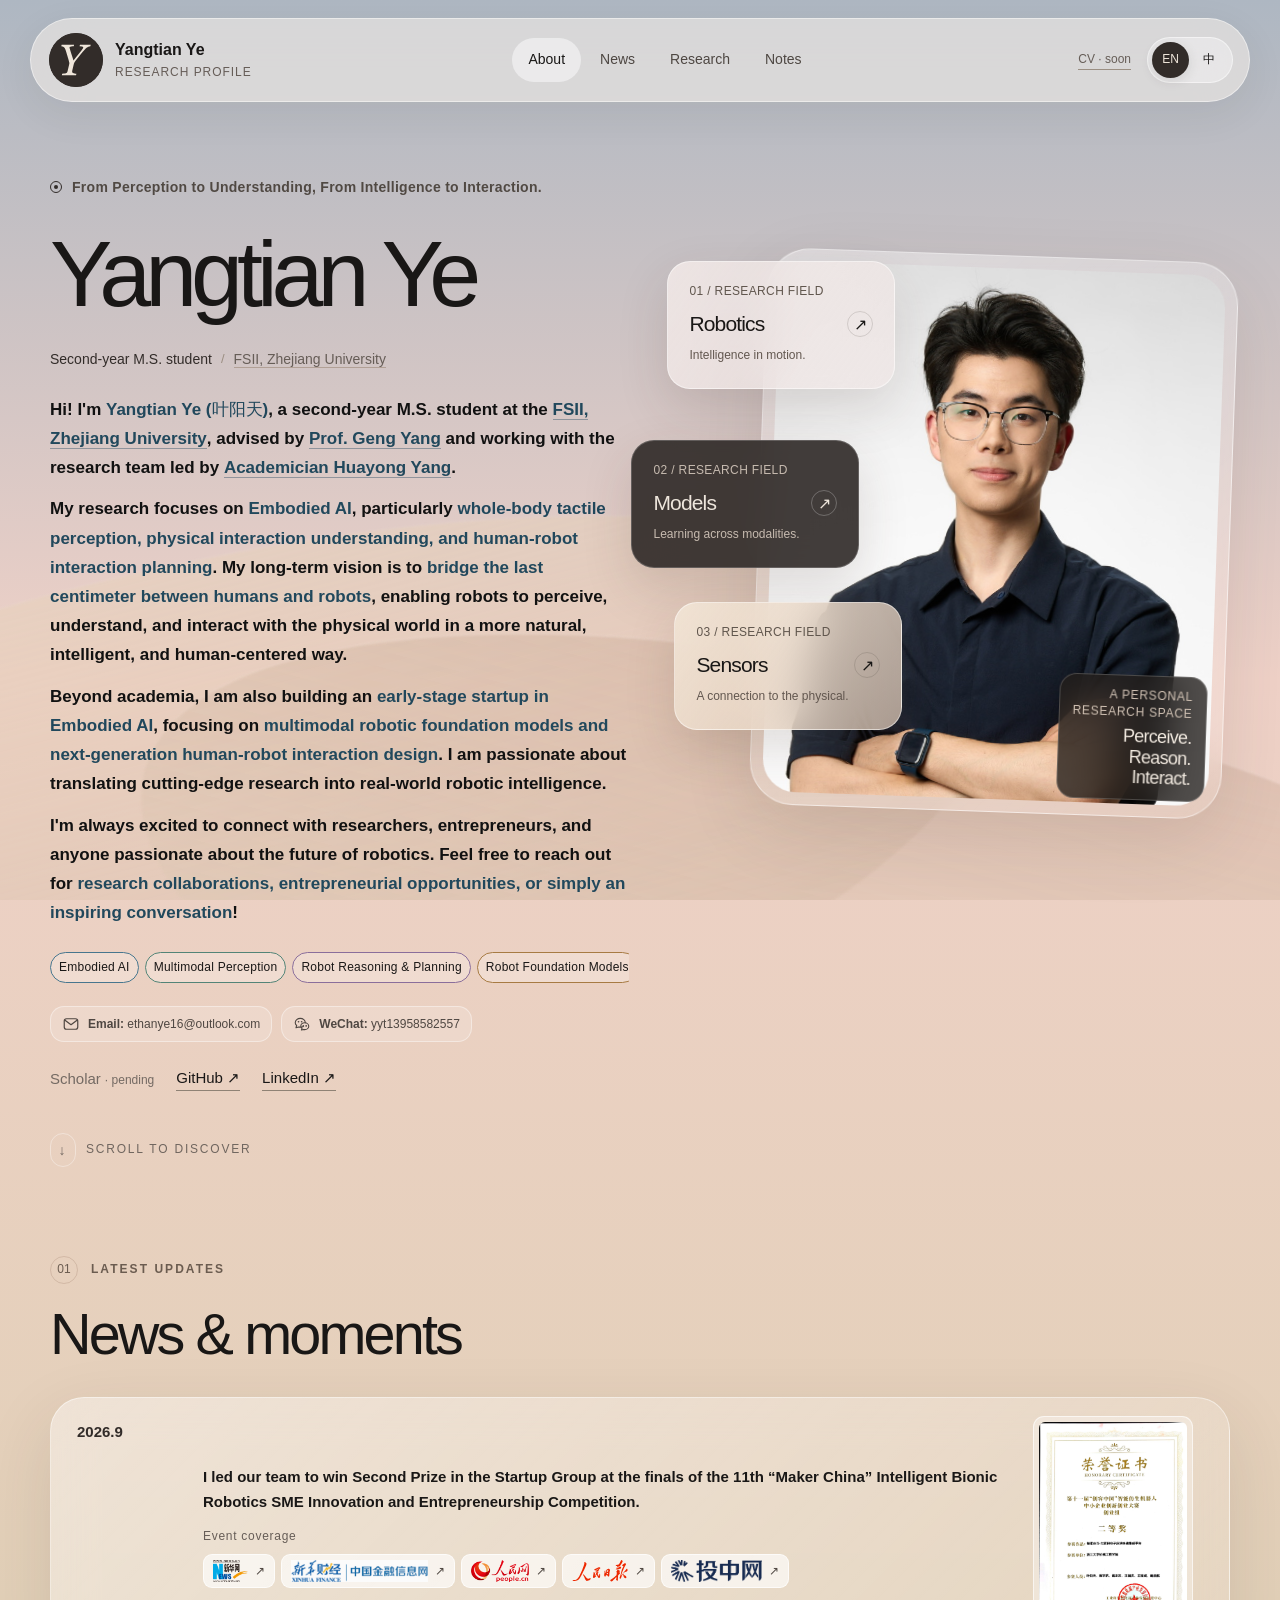
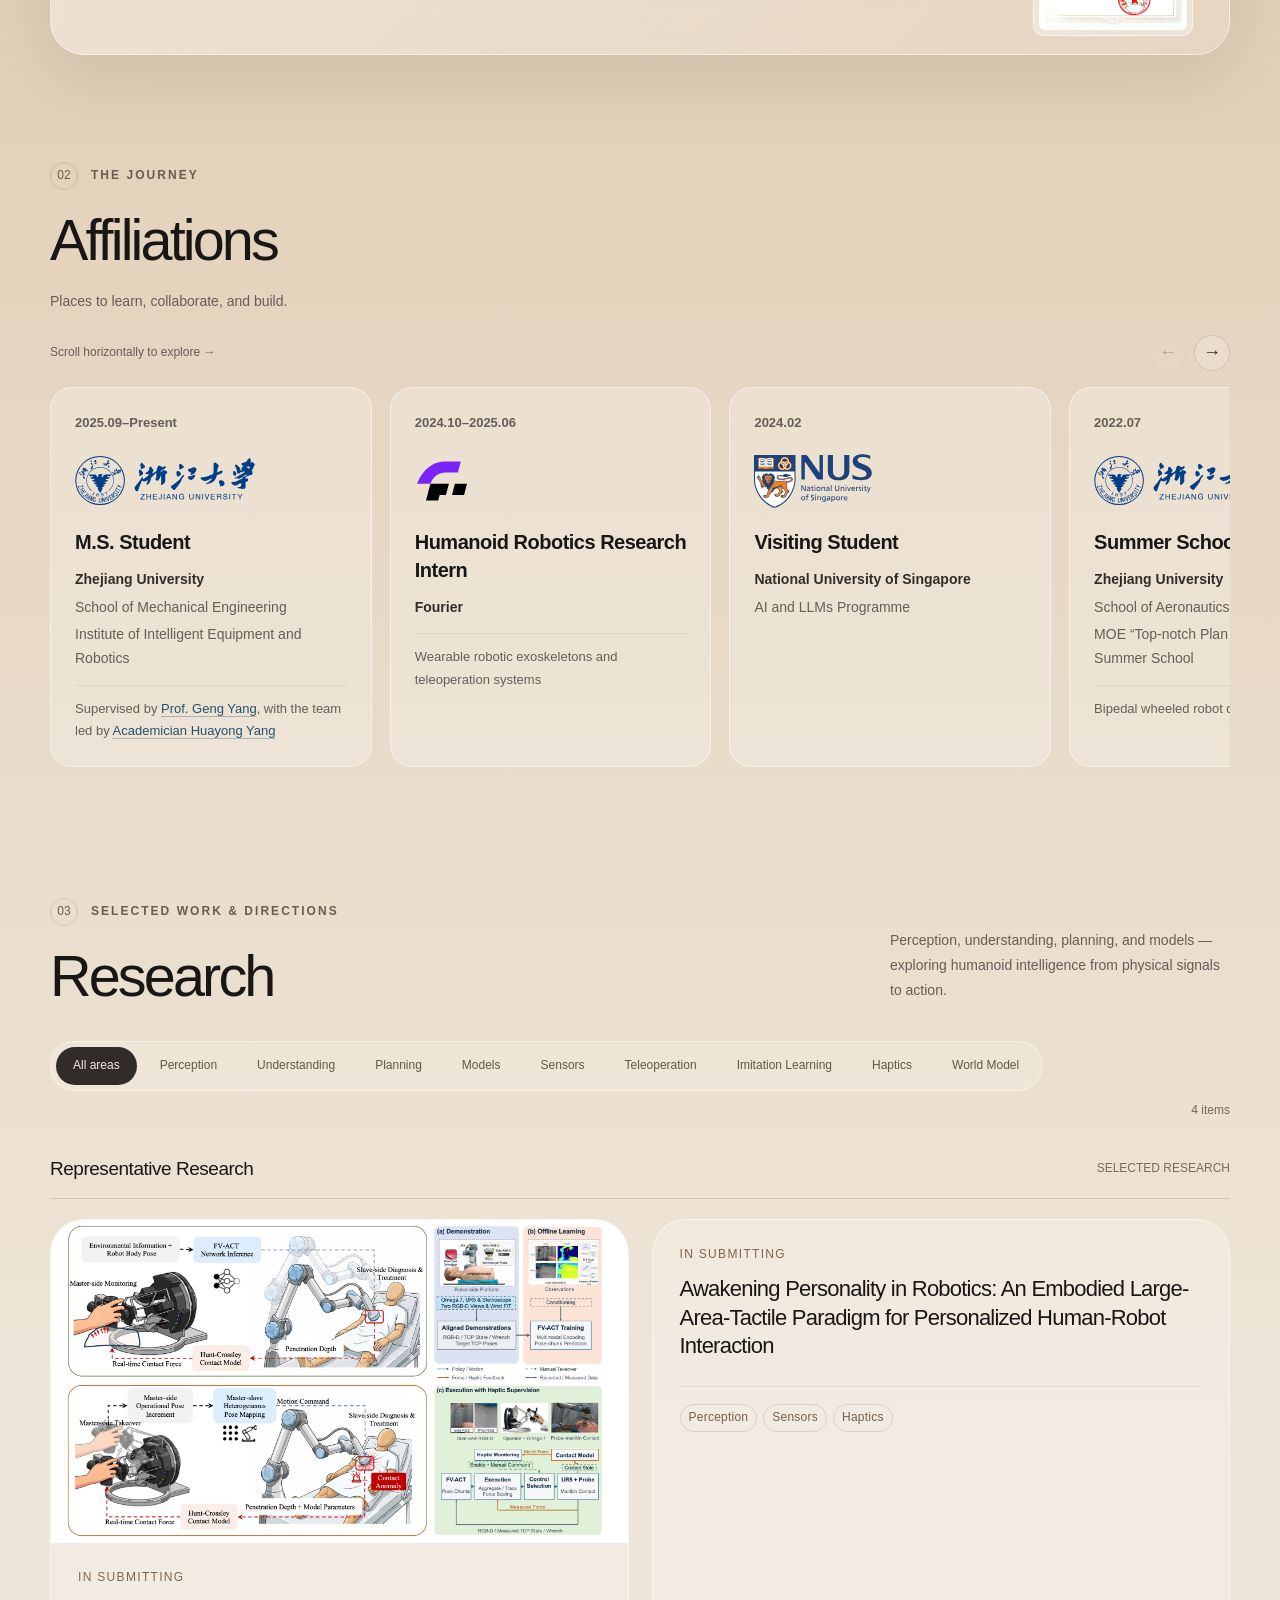
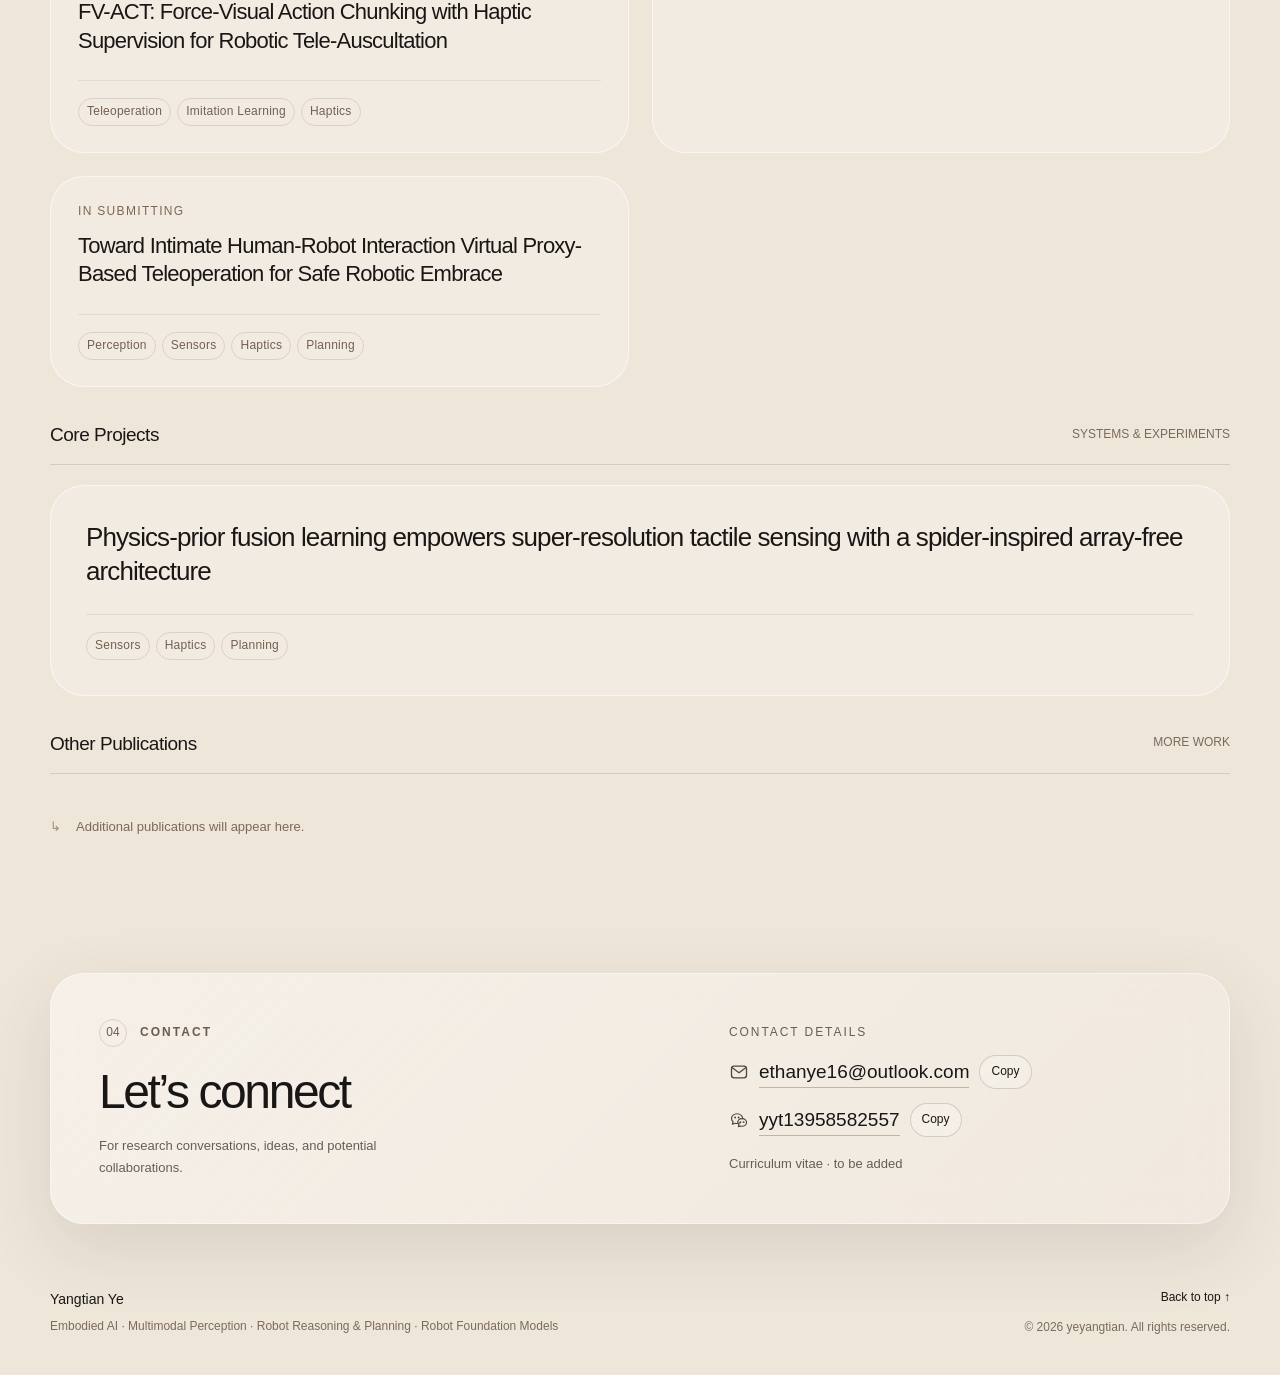
==== index.html @ e3f60abc "Add FV-ACT project cover figure" ====
<!doctype html>
<html lang="en">
<head>
  <meta charset="utf-8">
  <meta name="viewport" content="width=device-width, initial-scale=1">
  <meta name="description" content="Yangtian Ye, M.S. student at FSII, Zhejiang University. Research in Embodied AI, tactile perception, physical interaction understanding, and human-robot interaction planning.">
  <meta name="robots" content="noindex, nofollow">
  <meta name="theme-color" content="#d8c4ad">
  <title>Research Profile · Yangtian Ye</title>
  <link rel="icon" type="image/svg+xml" href="assets/favicon.svg?v=20261009-logo-y">
  <link rel="stylesheet" href="styles.css?v=20261012-fvact-cover">
  <script defer src="content.js?v=20261012-fvact-cover"></script>
  <script defer src="app.js?v=20261012-fvact-cover"></script>
</head>
<body data-page="home">
  <a class="skip-link" href="#main" data-i18n="skip">Skip to content</a>
  <div class="atmosphere" aria-hidden="true"><div class="dune dune-one"></div><div class="dune dune-two"></div></div>
  <header class="site-header">
    <a class="brand" href="#about" aria-label="Home"><span class="brand-mark" aria-hidden="true"><img src="assets/favicon.svg?v=20261009-logo-y" width="54" height="54" alt=""></span><span class="brand-text"><strong data-profile="name">Yangtian Ye</strong><small data-i18n="brandSub">RESEARCH PROFILE</small></span></a>
    <nav class="primary-nav" aria-label="Main navigation"><a href="#about" data-i18n="navAbout">About</a><a href="#news" data-i18n="navNews">News</a><a href="#research" data-i18n="navResearch">Research</a><a href="notes/" data-i18n="navNotes">Notes</a></nav>
    <div class="header-actions"><a class="nav-cv" href="#contact" data-cv data-i18n="cvPending">CV · soon</a><div class="language-switch" role="group" aria-label="Language"><button type="button" data-lang="en" aria-pressed="true">EN</button><button type="button" data-lang="zh" aria-pressed="false">中</button></div></div>
  </header>

  <main id="main" class="container">
    <section id="about" class="hero" aria-labelledby="hero-title">
      <div class="hero-copy">
        <div class="eyebrow"><span class="tiny-orbit" aria-hidden="true"></span><span data-i18n="heroEyebrow">From Perception to Understanding, From Intelligence to Interaction.</span></div>
        <h1 id="hero-title" data-profile="name">Yangtian Ye</h1>
        <div class="identity-line"><span data-profile="role">Second-year M.S. student</span><span class="dot">/</span><span data-profile="affiliation"><a href="http://www.fsie-zju.com/" target="_blank" rel="noopener noreferrer">FSII, Zhejiang University</a></span></div>
        <div class="hero-intro" data-profile="bio"><p>Hi! I&#39;m <strong>Yangtian Ye (叶阳天)</strong>, a second-year M.S. student at the <a href="http://www.fsie-zju.com/" target="_blank" rel="noopener noreferrer"><strong>FSII, Zhejiang University</strong></a>, advised by <a href="https://person.zju.edu.cn/gengy" target="_blank" rel="noopener noreferrer"><strong>Prof. Geng Yang</strong></a> and working with the research team led by <a href="https://person.zju.edu.cn/0089022" target="_blank" rel="noopener noreferrer"><strong>Academician Huayong Yang</strong></a>.</p><p>My research focuses on <strong>Embodied AI</strong>, particularly <strong>whole-body tactile perception, physical interaction understanding, and human-robot interaction planning</strong>. My long-term vision is to <strong>bridge the last centimeter between humans and robots</strong>, enabling robots to perceive, understand, and interact with the physical world in a more natural, intelligent, and human-centered way.</p><p>Beyond academia, I am also building an <strong>early-stage startup in Embodied AI</strong>, focusing on <strong>multimodal robotic foundation models and next-generation human-robot interaction design</strong>. I am passionate about translating cutting-edge research into real-world robotic intelligence.</p><p>I&#39;m always excited to connect with researchers, entrepreneurs, and anyone passionate about the future of robotics. Feel free to reach out for <strong>research collaborations, entrepreneurial opportunities, or simply an inspiring conversation</strong>!</p></div>
        <div class="hero-tags" data-interests role="group" aria-label="Research interests" tabindex="0"><span>Embodied AI</span><span>Multimodal Perception</span><span>Robot Reasoning &amp; Planning</span><span>Robot Foundation Models</span></div>
        <div id="hero-contact" class="hero-contact"><a class="contact-chip" href="mailto:ethanye16@outlook.com"><img class="contact-icon" src="assets/icon-email.svg" width="18" height="18" alt="" aria-hidden="true"><span><span class="contact-label">Email:</span> ethanye16@outlook.com</span></a><button type="button" class="contact-chip" data-copy-wechat aria-label="Copy WeChat ID: yyt13958582557" title="Copy WeChat ID"><img class="contact-icon" src="assets/icon-wechat.svg" width="18" height="18" alt="" aria-hidden="true"><span><span class="contact-label">WeChat:</span> yyt13958582557</span></button></div>
        <div class="social-links" data-social></div>
        <p class="profile-note"><span class="status-dot" aria-hidden="true"></span><span data-i18n="profileNote">Profile preview · personal details to be added</span></p>
      </div>
      <div class="hero-stage" aria-label="Research interests">
        <div class="portrait-panel glass-panel"><img id="portrait" src="assets/portrait.jpeg" width="768" height="1024" alt="Portrait of Yangtian Ye"><span class="photo-label" data-i18n="photoPending" hidden>PORTRAIT TO BE ADDED</span><div class="portrait-caption"><span data-i18n="portraitEyebrow">A PERSONAL RESEARCH SPACE</span><strong data-i18n="portraitTitle">Perceive.<br>Reason.<br>Interact.</strong></div></div>
        <a class="floating-card float-robotics glass-panel" href="#research"><span class="float-kicker">01 / <span data-i18n="field">RESEARCH FIELD</span></span><div class="float-bottom"><strong data-i18n="fieldRobotics">Robotics</strong><span class="mini-icon" aria-hidden="true">↗</span></div><span class="float-detail" data-i18n="roboticsSub">Intelligence in motion.</span></a>
        <a class="floating-card float-models" href="#research"><span class="float-kicker">02 / <span data-i18n="field">RESEARCH FIELD</span></span><div class="float-bottom"><strong data-i18n="fieldModels">Models</strong><span class="mini-icon" aria-hidden="true">↗</span></div><span class="float-detail" data-i18n="modelsSub">Learning across modalities.</span></a>
        <a class="floating-card float-sensing glass-panel" href="#research"><span class="float-kicker">03 / <span data-i18n="field">RESEARCH FIELD</span></span><div class="float-bottom"><strong data-i18n="fieldSensing">Sensors</strong><span class="mini-icon" aria-hidden="true">↗</span></div><span class="float-detail" data-i18n="sensingSub">A connection to the physical.</span></a>
      </div>
      <a class="scroll-cue" href="#news"><span aria-hidden="true">↓</span><span data-i18n="scroll">SCROLL TO DISCOVER</span></a>
    </section>

    <section id="news" class="section news-section" aria-labelledby="news-title">
      <div class="section-heading"><div class="section-kicker"><span>01</span><span data-i18n="sectionNews">LATEST UPDATES</span></div><h2 id="news-title" data-i18n="newsTitle">News & moments</h2></div>
      <div id="news-list" class="news-list glass-panel" role="region" aria-labelledby="news-title" tabindex="-1"></div>
      <p id="news-scroll-hint" class="news-scroll-hint" hidden></p>
    </section>

    <section id="affiliations" class="section" aria-labelledby="affiliations-title">
      <div class="section-heading"><div class="section-kicker"><span>02</span><span data-i18n="sectionAffiliations">THE JOURNEY</span></div><h2 id="affiliations-title" data-i18n="affiliationsTitle">Affiliations</h2><p data-i18n="affiliationsIntro">Places to learn, collaborate, and build.</p></div>
      <div class="affiliations-navigation"><span id="affiliations-scroll-hint" class="affiliations-scroll-hint" data-i18n="affiliationsScroll">Scroll horizontally to explore →</span><div class="affiliations-scroll-buttons"><button type="button" data-affiliations-scroll="-1" aria-label="Previous experience" disabled>←</button><button type="button" data-affiliations-scroll="1" aria-label="Next experience">→</button></div></div>
      <div id="affiliations-list" class="affiliation-grid" role="region" aria-labelledby="affiliations-title" aria-describedby="affiliations-scroll-hint" tabindex="0"></div>
    </section>

    <section id="research" class="section research-section" aria-labelledby="research-title">
      <div class="section-heading research-heading"><div><div class="section-kicker"><span>03</span><span data-i18n="sectionResearch">SELECTED WORK & DIRECTIONS</span></div><h2 id="research-title" data-i18n="researchTitle">Research</h2></div><p class="research-intro" data-i18n="researchIntro">Perception, understanding, planning, and models — exploring humanoid intelligence from physical signals to action.</p></div>
      <div class="research-toolbar"><div class="filters" role="group" aria-label="Filter research" tabindex="0" aria-describedby="research-filter-hint"><button type="button" class="filter active" data-filter="all" aria-pressed="true" data-i18n="filterAll">All areas</button><button type="button" class="filter" data-filter="perception" aria-pressed="false" data-i18n="tagPerception">Perception</button><button type="button" class="filter" data-filter="understanding" aria-pressed="false" data-i18n="tagUnderstanding">Understanding</button><button type="button" class="filter" data-filter="planning" aria-pressed="false" data-i18n="tagPlanning">Planning</button><button type="button" class="filter" data-filter="models" aria-pressed="false" data-i18n="tagModels">Models</button><button type="button" class="filter" data-filter="sensors" aria-pressed="false" data-i18n="tagSensors">Sensors</button><button type="button" class="filter" data-filter="teleoperation" aria-pressed="false" data-i18n="tagTeleoperation">Teleoperation</button><button type="button" class="filter" data-filter="imitation-learning" aria-pressed="false" data-i18n="tagImitationLearning">Imitation Learning</button><button type="button" class="filter" data-filter="haptics" aria-pressed="false" data-i18n="tagHaptics">Haptics</button><button type="button" class="filter" data-filter="world-model" aria-pressed="false" data-i18n="tagWorldModel">World Model</button></div><div class="research-filter-footer"><span id="research-filter-hint" class="research-filter-hint" data-i18n="filterHint">Swipe to browse topics →</span><span id="filter-status" class="filter-status" role="status" aria-live="polite"></span></div></div>
      <p class="research-draft-note" data-i18n="researchDraft">The cards below are research outlines. Publications and project details are yet to be added.</p>
      <div id="research-groups"></div>
    </section>

    <section id="contact" class="section contact-section glass-panel" aria-labelledby="contact-title">
      <div><div class="section-kicker"><span>04</span><span data-i18n="sectionContact">CONTACT</span></div><h2 id="contact-title" data-i18n="contactTitle">Let’s connect</h2><p data-i18n="contactIntro">For research conversations, ideas, and potential collaborations.</p></div>
      <div class="contact-details"><span class="small-label" data-i18n="contactDetailsLabel">CONTACT DETAILS</span><div id="email-contact"></div><div id="wechat-contact"></div><div id="cv-contact"></div></div>
    </section>
  </main>
  <footer class="site-footer container"><div><strong data-profile="name">Yangtian Ye</strong><span data-i18n="footerTagline">Embodied AI · Multimodal Perception · Robot Reasoning &amp; Planning · Robot Foundation Models</span></div><div class="footer-right"><a href="#about" data-i18n="backTop">Back to top ↑</a><small class="footer-copyright" data-i18n="copyright">© 2026 yeyangtian. All rights reserved.</small></div></footer>
  <div id="toast" role="status" aria-live="polite"></div>
</body>
</html>
---- styles.css ----
/* Warm glass composition inspired by yizhixuanzhu/homepage-template. */
:root{--font-min:12px;--ink:#191716;--ink-soft:#322c29;--muted:#665d57;--paper:#efe6da;--sand:#d8c4ad;--sand-deep:#9a7a68;--rose:#f0c7bf;--sky:#a8b1bd;--radius:34px;--radius-small:22px;--line:rgba(255,255,255,.48);--shadow:0 24px 70px rgba(61,47,42,.12);font-family:Inter,"Helvetica Neue",Arial,"PingFang SC","Microsoft YaHei",sans-serif;color:var(--ink);font-synthesis:none}
*{box-sizing:border-box}html{scroll-behavior:smooth;scroll-padding-top:130px}body{margin:0;min-width:280px;background:linear-gradient(180deg,#aeb7c2 0,#efd1c7 680px,#e2d0b8 1600px,#efe6da 3100px);line-height:1.65;-webkit-font-smoothing:antialiased}a{color:inherit;text-decoration:none}button{font:inherit;color:inherit;cursor:pointer}button,a{-webkit-tap-highlight-color:transparent}button:disabled{cursor:default}img{display:block;max-width:100%}h1,h2,h3,p{margin:0}button:focus-visible,a:focus-visible{outline:3px solid #4f5f70;outline-offset:5px}::selection{background:#322c29;color:#fff}a,button{touch-action:manipulation}.container{width:min(1180px,calc(100% - 64px));margin-inline:auto}.skip-link{position:fixed;z-index:100;top:8px;left:16px;transform:translateY(-160%);background:var(--ink);color:white;padding:12px 22px;border-radius:20px}.skip-link:focus{transform:none}.atmosphere{position:fixed;inset:0;z-index:-1;overflow:hidden;pointer-events:none}.dune{position:absolute;width:135vw;height:65vh;border-radius:50%;filter:blur(1px)}.dune-one{top:64%;left:-55%;transform:rotate(-14deg);background:linear-gradient(180deg,rgba(231,210,188,.55),rgba(181,148,127,.2));box-shadow:0 -1px 0 rgba(255,255,255,.12)}.dune-two{top:78%;right:-44%;transform:rotate(15deg);background:linear-gradient(180deg,rgba(185,151,128,.25),rgba(229,213,192,.4));box-shadow:0 -1px 0 rgba(255,255,255,.2)}
.site-header{position:sticky;top:18px;z-index:20;width:min(1220px,calc(100% - 40px));margin:18px auto 0;display:flex;align-items:center;justify-content:space-between;gap:22px;min-height:84px;padding:12px 16px 12px 18px;border:1px solid var(--line);border-radius:999px;background:rgba(246,239,232,.56);box-shadow:0 12px 40px rgba(45,37,35,.07);backdrop-filter:blur(24px) saturate(1.25);-webkit-backdrop-filter:blur(24px) saturate(1.25)}.brand{display:flex;align-items:center;gap:12px;flex-shrink:0}.brand-mark{display:grid;place-items:center;width:54px;height:54px;flex:none;border-radius:50%;overflow:hidden;background:var(--ink-soft)}.brand-mark img{width:100%;height:100%}.brand-text{display:flex;flex-direction:column;line-height:1.4}.brand-text strong{font-size:16px;font-weight:600}.brand-text small{font-size:var(--font-min);letter-spacing:.16em;color:var(--muted);margin-top:3px}.primary-nav{display:flex;align-items:center;justify-content:center;gap:3px}.primary-nav a{padding:10px 16px;border-radius:99px;font-size:14px;color:#4e4742;transition:background .2s,color .2s}.primary-nav a:hover,.primary-nav a.active{background:rgba(255,255,255,.48);color:var(--ink)}.header-actions{display:flex;align-items:center;gap:16px}.nav-cv{font-size:12px;white-space:nowrap;color:var(--muted);border-bottom:1px solid #9b8f83}.language-switch{display:flex;gap:2px;background:rgba(255,255,255,.36);border:1px solid rgba(255,255,255,.5);padding:4px;border-radius:99px}.language-switch button{width:37px;height:36px;border:0;border-radius:50%;background:transparent;font-size:12px}.language-switch button[aria-pressed=true]{background:var(--ink-soft);color:var(--paper);box-shadow:0 3px 12px #322c2920}
.hero{position:relative;display:grid;grid-template-columns:1.08fr 1fr;gap:64px;align-items:start;min-height:780px;padding:74px 0 98px}.eyebrow{display:flex;align-items:center;gap:10px;font-size:var(--font-min);font-weight:600;letter-spacing:.16em;color:#504943}.tiny-orbit{height:12px;width:12px;border:1px solid var(--ink-soft);border-radius:50%;position:relative}.tiny-orbit:after{content:"";width:4px;height:4px;border-radius:50%;position:absolute;left:3px;top:3px;background:var(--ink-soft)}h1{font-size:clamp(66px,7.3vw,96px);font-weight:500;letter-spacing:-.065em;line-height:1.05;margin:27px 0 24px;overflow-wrap:anywhere}.identity-line{display:flex;flex-wrap:wrap;gap:9px;font-size:14px;align-items:center;color:var(--ink-soft)}.identity-line .dot{color:#9b8e82;font-size:13px}.identity-line [data-profile=affiliation]{color:var(--muted)}.hero-intro{font-size:17px;font-weight:600;line-height:1.72;max-width:600px;margin:24px 0;color:#111}.hero-intro p+p{margin-top:12px}.hero-intro strong{font-weight:700;color:#21485c}.hero-tags{display:flex;flex-wrap:nowrap;gap:6px;max-width:100%;overflow-x:auto;padding-bottom:3px;scrollbar-width:thin;scrollbar-color:#9a7a6855 transparent}.hero-tags span{--tag-color:#47768e;flex:0 0 auto;white-space:nowrap;border:1px solid var(--tag-color);border-radius:99px;padding:5px 8px;font-size:var(--font-min);letter-spacing:.02em;background:rgba(255,255,255,.24)}.hero-tags span:nth-child(4n+2){--tag-color:#528477}.hero-tags span:nth-child(4n+3){--tag-color:#8a6e9b}.hero-tags span:nth-child(4n){--tag-color:#a77b43}.hero-tags:focus-visible{outline:2px solid #4f5f70;outline-offset:4px;border-radius:15px}.button{display:inline-flex;align-items:center;justify-content:center;gap:25px;min-height:48px;padding:12px 20px;border-radius:99px;font-size:13px;font-weight:500;border:1px solid transparent;transition:transform .18s,box-shadow .18s}.button:hover{transform:translateY(-3px);box-shadow:0 10px 24px #322c2918}.button-dark{background:var(--ink-soft);color:var(--paper)}.button-glass{border-color:var(--line);background:rgba(255,255,255,.24)}.social-links{display:flex;flex-wrap:wrap;align-items:center;gap:22px;margin-top:24px;font-size:15px;font-weight:500;line-height:1.6}.social-links a{border-bottom:1px solid #8f8275}.social-pending{color:#746a63;font-size:15px;cursor:default}.social-pending small{font-size:var(--font-min);margin-left:4px;color:#746a63}.profile-note{display:flex;align-items:center;gap:7px;font-size:var(--font-min);color:#71665e;margin-top:28px;letter-spacing:.01em}.status-dot{width:5px;height:5px;background:#91705d;border-radius:50%;flex:none}.hero-stage{position:relative;min-width:0;height:562px}.glass-panel{background:linear-gradient(135deg,rgba(255,255,255,.4),rgba(255,255,255,.13));border:1px solid var(--line);box-shadow:var(--shadow);backdrop-filter:blur(22px);-webkit-backdrop-filter:blur(22px)}.portrait-panel{position:absolute;inset:5px 0 0 65px;border-radius:44px;padding:12px;transform:rotate(2deg);overflow:hidden}.portrait-panel img{width:100%;height:100%;object-fit:cover;border-radius:33px;opacity:.85}.photo-label{position:absolute;top:36px;right:31px;font-size:var(--font-min);letter-spacing:.17em;color:#514b46;writing-mode:vertical-rl}.portrait-caption{position:absolute;left:auto;right:16px;bottom:16px;width:148px;background:rgba(34,30,28,.78);backdrop-filter:blur(20px);color:#f4ece2;padding:11px 13px;border:1px solid #ffffff30;border-radius:17px}.portrait-caption>span{display:block;line-height:1.4;font-size:var(--font-min);letter-spacing:.06em;color:#d3c4b6}.portrait-caption strong{display:block;font-weight:400;font-size:18px;letter-spacing:-.04em;line-height:1.15;margin-top:5px}.floating-card{position:absolute;width:228px;border-radius:23px;padding:21px;box-shadow:0 20px 50px rgba(67,50,40,.15);transition:transform .2s}.floating-card:hover{transform:translateY(-5px)}.float-kicker{font-size:var(--font-min);letter-spacing:.12em;color:#60564d;display:block}.float-bottom{display:flex;align-items:center;justify-content:space-between;gap:12px;margin:11px 0 4px}.float-bottom strong{font-size:21px;line-height:1.2;font-weight:500;letter-spacing:-.04em}.mini-icon{display:grid;place-items:center;border:1px solid #322c2928;border-radius:50%;width:26px;height:26px;font-size:16px}.float-detail{font-size:var(--font-min);color:#62574f}.float-robotics{top:11px;left:-26px;background:linear-gradient(125deg,#f3eae8d9,#eee4e3a8)}.float-models{top:190px;left:-62px;z-index:2;background:rgba(46,41,38,.9);color:#eee6dc;border:1px solid #ffffff30;backdrop-filter:blur(20px)}.float-models .float-kicker,.float-models .float-detail{color:#c7bbb0}.float-models .mini-icon{border-color:#ffffff3d}.float-sensing{top:352px;left:-19px;z-index:3;background:linear-gradient(125deg,#f1e4d5ed,#dfc8b5ba)}.scroll-cue{position:absolute;bottom:22px;left:0;display:flex;align-items:center;gap:10px;font-size:var(--font-min);letter-spacing:.15em;color:#70665f}.scroll-cue>span:first-child{border:1px solid #ffffff60;display:grid;place-items:center;width:26px;height:34px;border-radius:99px;font-size:14px}
.section{padding:67px 0 40px;scroll-margin-top:125px}.section-heading{margin-bottom:30px}.section-kicker{display:flex;align-items:center;gap:13px;font-size:var(--font-min);letter-spacing:.17em;font-weight:600;color:#6b5c50;margin-bottom:18px}.section-kicker>span:first-child{display:inline-grid;place-items:center;width:28px;height:28px;border:1px solid #9a7a6845;border-radius:50%;font-weight:400;letter-spacing:0;font-size:var(--font-min)}h2{font-size:clamp(38px,4.5vw,60px);line-height:1.12;font-weight:450;letter-spacing:-.05em}.section-heading>p{font-size:14px;color:var(--muted);margin-top:18px}.news-list{border-radius:var(--radius);padding:7px 32px}.empty-row{display:flex;align-items:center;gap:26px;padding:26px 0}.empty-symbol{display:grid;place-items:center;width:45px;height:45px;border:1px solid #9a7a6845;border-radius:50%;color:#8c7666;flex-shrink:0;font-size:22px}.empty-row strong{font-size:15px;font-weight:500;display:block}.empty-row p{font-size:13px;color:var(--muted);margin-top:5px}.news-item{display:grid;grid-template-columns:100px 1fr;gap:28px;padding:25px 0;border-bottom:1px solid #9a7a6824;font-size:14px}.news-item:last-child{border-bottom:0}.news-item time{font-size:var(--font-min);color:#7c6858;padding-top:4px}.news-item a{border-bottom:1px solid #9a7a68}.affiliations-navigation{display:flex;align-items:center;justify-content:space-between;gap:16px;margin:-8px 0 16px}.affiliations-scroll-hint{font-size:var(--font-min);color:var(--muted)}.affiliations-scroll-buttons{display:flex;gap:8px}.affiliations-scroll-buttons button{display:grid;place-items:center;width:36px;height:36px;border-radius:50%;border:1px solid #9a7a6845;background:#ffffff30;color:var(--ink-soft);font-size:18px;transition:background .18s,opacity .18s}.affiliations-scroll-buttons button:hover:not(:disabled){background:#ffffff80}.affiliations-scroll-buttons button:disabled{opacity:.3;cursor:default}.affiliation-grid{display:grid;grid-auto-flow:column;grid-auto-columns:calc((100% - 54px)/3.5);gap:18px;overflow-x:auto;overscroll-behavior-x:contain;scroll-snap-type:x proximity;scroll-behavior:smooth;scrollbar-width:thin;scrollbar-color:#9a7a6870 #ffffff25;padding:0 0 14px}.affiliation-grid::-webkit-scrollbar{height:6px}.affiliation-grid::-webkit-scrollbar-track{background:#ffffff25;border-radius:99px}.affiliation-grid::-webkit-scrollbar-thumb{background:#9a7a6870;border-radius:99px}.affiliation-grid:focus-visible{outline:2px solid #47768e;outline-offset:5px;border-radius:var(--radius-small)}.affiliation-card{padding:24px;border-radius:var(--radius-small);background:rgba(255,255,255,.24);border:1px solid #ffffff80;display:flex;flex-direction:column;min-width:0;scroll-snap-align:start}.affiliation-top{display:flex;flex-direction:column;align-items:flex-start;gap:20px;margin-bottom:20px}.affiliation-logo-slot{display:flex;align-items:center;height:54px;width:100%}.affiliation-logo{display:block;width:auto;max-width:min(180px,100%);height:54px;object-fit:contain;object-position:left center}.affiliation-logo--monochrome{filter:brightness(0);opacity:.85}.affiliation-icon{font-size:26px;color:#87715f}.affiliation-period{font-size:13px;font-weight:600;font-variant-numeric:tabular-nums;color:var(--muted)}.affiliation-body{min-width:0}.affiliation-card h3{font-size:20px;line-height:1.4;font-weight:600;letter-spacing:-.025em;margin:0 0 12px}.affiliation-card p{font-size:14px;line-height:1.7;margin:0;color:var(--muted);overflow-wrap:anywhere}.affiliation-card .affiliation-organization{color:var(--ink-soft);font-weight:600;margin-bottom:5px}.affiliation-organization a:hover{color:#23516a}.affiliation-card .affiliation-unit+.affiliation-unit{margin-top:3px}.affiliation-card .affiliation-detail{font-size:13px;color:#665d57;border-top:1px solid #9a7a6826;padding-top:12px;margin-top:14px}.affiliation-detail a{color:#23516a;text-decoration:underline;text-decoration-color:#23516a55;text-underline-offset:3px}.affiliation-detail a:hover{text-decoration-color:currentColor}
.small-label{font-size:var(--font-min);letter-spacing:.16em;color:var(--muted)}
.research-section{padding-top:77px}.research-heading{display:flex;align-items:flex-end;justify-content:space-between;gap:50px}.research-intro{font-size:14px;line-height:1.8;color:var(--muted);max-width:340px;padding-bottom:5px}.research-toolbar{display:grid;grid-template-columns:minmax(0,1fr);gap:10px;margin:33px 0 19px}.filters{display:flex;flex-wrap:wrap;gap:6px;width:fit-content;max-width:100%;background:#ffffff28;padding:5px;border:1px solid #ffffff70;border-radius:24px}.filter{flex:0 0 auto;white-space:nowrap;border:0;background:transparent;padding:9px 17px;border-radius:99px;font-size:12px;color:#64564a;transition:background .18s,color .18s}.filter:hover{background:#ffffff65}.filter.active{color:#f3eade;background:var(--ink-soft)}.filter-status{justify-self:end;font-size:var(--font-min);color:#766656}.research-draft-note{font-size:var(--font-min);color:#766656;border-left:2px solid #b89a80;padding-left:12px;line-height:1.7;margin:20px 0 29px}.research-group{margin-top:32px}.group-heading{display:flex;align-items:center;justify-content:space-between;gap:20px;margin-bottom:20px;border-bottom:1px solid #9a7a6840;padding-bottom:14px}.group-heading h3{font-size:19px;font-weight:500;letter-spacing:-.025em}.group-heading>span{font-size:var(--font-min);color:#7a6a5d}.research-grid{display:grid;grid-template-columns:repeat(2,minmax(0,1fr));gap:23px}.research-card{border:1px solid #ffffff88;border-radius:var(--radius);background:rgba(255,255,255,.23);overflow:hidden;transition:transform .25s,box-shadow .25s;min-width:0}.research-card:hover{transform:translateY(-4px);box-shadow:0 16px 40px #58463214}.research-image{position:relative;overflow:hidden;border-bottom:1px solid #ffffff50;aspect-ratio:5/2.8;background:#e5d8c9}.research-image img{width:100%;height:100%;object-fit:cover;transition:transform .4s}.research-card:hover .research-image img{transform:scale(1.025)}.image-corner{position:absolute;right:17px;top:15px;font-size:var(--font-min);color:#5d5146;background:#f3ece2bd;backdrop-filter:blur(8px);border:1px solid #ffffff80;padding:4px 9px;border-radius:99px;letter-spacing:.05em}.research-card-body{padding:25px 27px 26px}.work-meta{display:flex;justify-content:space-between;align-items:center;gap:15px;font-size:var(--font-min);letter-spacing:.11em;color:#80664f;text-transform:uppercase;margin-bottom:10px}.research-card h4{font-size:22px;font-weight:500;letter-spacing:-.035em;line-height:1.3;margin:0 0 12px}.work-summary{font-size:13px;color:var(--muted);line-height:1.8}.work-authors{font-size:12px;margin:10px 0;color:#7b6a5a}.work-bottom{display:flex;flex-wrap:wrap;align-items:center;justify-content:space-between;gap:18px;margin-top:25px;padding-top:17px;border-top:1px solid #9a7a6827}.work-tags{display:flex;flex-wrap:wrap;gap:6px}.work-tags span{font-size:var(--font-min);letter-spacing:.02em;color:#73604f;border:1px solid #9a7a683d;border-radius:99px;padding:3px 8px}.work-links{display:flex;gap:13px;font-size:var(--font-min)}.work-links a{border-bottom:1px solid #9a7a6860}.work-links a:hover{color:var(--ink)}.work-pending{font-size:var(--font-min);color:#8a715e}.research-card.project-card{grid-column:1/-1;display:grid;grid-template-columns:.9fr 1.1fr}.project-card .research-image{aspect-ratio:auto;height:100%;min-height:285px;border-bottom:0;border-right:1px solid #ffffff50}.project-card .research-card-body{padding:35px;align-self:center}.project-card h4{font-size:26px}.empty-works{padding:22px 0;font-size:13px;color:#7c6958}.empty-works:before{content:"↳";margin-right:15px;color:#a68c75}.no-results{border:1px dashed #9a7a6877;border-radius:25px;padding:35px;color:var(--muted);font-size:14px}
.contact-section{display:grid;grid-template-columns:1.25fr 1fr;gap:65px;border-radius:var(--radius);margin-top:74px;margin-bottom:52px;padding:45px 48px}.contact-section h2{font-size:48px}.contact-section p{color:var(--muted);font-size:13px;max-width:340px;margin-top:16px}.contact-details{align-self:center;min-width:0}.contact-details .small-label{display:block;margin-bottom:12px}.contact-line{display:grid;grid-template-columns:20px minmax(0,max-content) max-content;align-items:center;gap:10px}.contact-line .contact-account{font-size:19px;min-width:0;overflow-wrap:anywhere;border-bottom:1px solid #9a7a6880}.email-pending{font-size:20px;color:#76685c;font-weight:400}.copy-button{white-space:nowrap;border:1px solid #9a7a6850;background:#ffffff30;border-radius:99px;font-size:var(--font-min);padding:6px 11px}.cv-status{font-size:12px;color:#7c6d60;margin-top:18px}.cv-status a{border-bottom:1px solid #9a7a6880}.site-footer{padding:12px 0 38px;display:flex;justify-content:space-between;gap:30px;align-items:flex-start}.site-footer>div:first-child{display:flex;flex-direction:column;gap:6px}.site-footer strong{font-size:14px;font-weight:500}.site-footer span{font-size:var(--font-min);color:#7b6b5d}.footer-right{display:flex;flex-direction:column;align-items:flex-end;gap:10px}.footer-right>a{font-size:var(--font-min)}.footer-right small{font-size:var(--font-min);color:#8a7869}.footer-right small a{text-decoration:underline;text-underline-offset:3px}.footer-right small span{font-size:var(--font-min)}#toast{position:fixed;bottom:25px;left:50%;transform:translate(-50%,20px);background:#322c29;color:var(--paper);padding:10px 20px;border-radius:99px;font-size:12px;z-index:40;opacity:0;pointer-events:none;transition:opacity .2s,transform .2s}#toast.visible{opacity:1;transform:translate(-50%,0)}
.notes-main{min-height:calc(100vh - 245px);padding-top:66px;padding-bottom:60px}.back-link{font-size:12px;color:var(--muted);display:inline-block;margin-bottom:48px}.notes-header{max-width:700px;margin-bottom:45px}.notes-header h1{font-size:clamp(58px,7vw,86px);margin-top:20px;margin-bottom:24px}.notes-header p{font-size:16px;color:var(--muted);line-height:1.9;max-width:500px}.notes-empty{padding:45px;border-radius:var(--radius);display:grid;grid-template-columns:1fr auto;align-items:center;gap:40px}.notes-empty h2{font-size:30px;margin-bottom:13px}.notes-empty p{font-size:14px;color:var(--muted);max-width:540px}.notes-empty .button{margin-top:26px}.notes-art{height:140px;width:140px;position:relative;opacity:.65}.notes-art:before,.notes-art:after{content:"";position:absolute;inset:15px 28px;border:1px solid #8e7662;border-radius:10px;background:#efe6da55;transform:rotate(-11deg)}.notes-art:after{transform:rotate(9deg);background:repeating-linear-gradient(transparent 0 14px,#a58a7338 15px 16px,transparent 17px 22px);background-origin:content-box;background-clip:content-box;padding:20px}.note-card{display:grid;grid-template-columns:125px 1fr;gap:30px;border-top:1px solid #9a7a6850;padding:28px 0}.note-card time{font-size:var(--font-min);color:var(--muted)}.note-card h2{font-size:25px;margin-bottom:10px}.note-card p{font-size:14px;color:var(--muted)}.note-card a{text-decoration:underline;text-underline-offset:5px}.note-card .work-tags{margin-top:15px}
html[lang=zh-CN] h1,html[lang=zh-CN] h2{font-family:"Songti SC","Noto Serif CJK SC","STSong",serif;font-weight:500;letter-spacing:-.035em}html[lang=zh-CN] .hero-intro{line-height:1.9}html[lang=zh-CN] .float-bottom strong{letter-spacing:0;font-size:20px}html[lang=zh-CN] .portrait-caption strong{line-height:1.25;font-family:"Songti SC",serif}html[lang=zh-CN] h1{font-size:clamp(60px,6.5vw,88px)}html[lang=zh-CN] .research-card h4{font-size:21px;letter-spacing:0}
@media(min-width:1450px){.hero{min-height:810px}.hero-stage{height:590px}.float-models{top:205px}.float-sensing{top:385px}}
@media(max-width:1050px){.container{width:calc(100% - 52px)}.site-header{gap:12px}.brand-text{display:none}.primary-nav a{padding:10px 12px}.hero{gap:48px;grid-template-columns:1.05fr 1fr;min-height:730px;padding:60px 0 85px}h1{font-size:76px}.hero-stage{height:520px}.portrait-panel{left:42px}.floating-card{width:195px;padding:18px}.float-robotics{left:-14px}.float-models{left:-30px;top:173px}.float-sensing{left:-5px;top:325px}.float-bottom strong{font-size:19px}.portrait-caption{width:140px}.portrait-caption strong{font-size:18px}.hero-intro{font-size:16px}.identity-line{font-size:12px}.affiliation-grid{grid-auto-columns:calc((100% - 36px)/2.5)}.affiliation-card{padding:22px}.contact-section{gap:35px;padding:36px}}
@media(max-width:780px){html{scroll-padding-top:150px}.site-header{flex-wrap:wrap;top:10px;margin-top:10px;border-radius:30px;padding:10px 14px;gap:8px;width:calc(100% - 26px)}.brand-mark{width:40px;height:40px}.brand-text{display:flex}.brand-text strong{font-size:13px}.brand-text small{font-size:var(--font-min)}.primary-nav{order:3;width:100%;padding-top:4px;border-top:1px solid #ffffff45}.primary-nav a{font-size:12px;padding:7px 20px}.header-actions{margin-left:auto;gap:12px}.nav-cv{font-size:var(--font-min)}.language-switch button{width:29px;height:29px;font-size:var(--font-min)}.hero{grid-template-columns:1fr;gap:42px;padding-top:44px;min-height:0;padding-bottom:83px}.hero-copy{max-width:620px}.hero h1{font-size:80px;max-width:100%}.hero-intro{max-width:610px;font-size:16px}.hero-stage{height:460px;max-width:540px;width:100%;margin-inline:auto}.portrait-panel{left:110px;right:16px;top:0;bottom:0}.portrait-caption strong{font-size:18px}.floating-card{width:220px}.float-robotics{left:15px;top:15px}.float-models{left:0;top:164px}.float-sensing{left:27px;top:312px}.float-bottom strong{font-size:21px}.profile-note{margin-top:22px}.section{padding-top:50px;scroll-margin-top:145px}.affiliation-grid{grid-auto-columns:calc((100% - 36px)/2.25)}.affiliation-card{padding:22px}.affiliation-logo{max-width:min(160px,100%)}.research-heading{align-items:flex-start;gap:25px}.research-intro{max-width:280px;font-size:12px}.research-grid{gap:16px}.research-card{border-radius:26px}.research-card-body{padding:21px}.research-card h4{font-size:19px}.work-summary{font-size:12px}.project-card .research-card-body{padding:25px}.project-card h4{font-size:22px}.research-toolbar{align-items:flex-start}.filters{gap:2px;padding:4px}.filter{font-size:var(--font-min);padding:9px 12px}.filter-status{padding-top:12px;font-size:var(--font-min)}.contact-section{margin-top:50px;padding:32px;grid-template-columns:1fr;gap:32px}.contact-section h2{font-size:43px}.contact-details{border-top:1px solid #9a7a6833;padding-top:22px}.notes-main{padding-top:40px}.notes-empty{padding:30px}.notes-art{width:110px;height:120px}}
@media(max-width:520px){.container{width:calc(100% - 36px)}.site-header{width:calc(100% - 24px)}.primary-nav{justify-content:space-between;gap:0}.primary-nav a{padding:7px 14px}.header-actions{gap:9px}.hero{padding-top:35px;gap:33px}.hero h1{font-size:clamp(44px,13vw,60px);margin-top:24px;margin-bottom:20px}html[lang=zh-CN] .hero h1{font-size:56px}.eyebrow{font-size:var(--font-min);letter-spacing:.12em}.hero-intro{font-size:14px;line-height:1.9;margin:20px 0}.identity-line{font-size:var(--font-min);gap:7px}.hero-tags span{font-size:var(--font-min);padding:4px 10px}.button{min-height:44px;padding:11px 17px;font-size:12px;gap:20px}.social-links{gap:18px;font-size:14px;margin-top:20px}.social-pending{font-size:14px}.profile-note{font-size:var(--font-min)}.hero-stage{height:365px}.portrait-panel{left:95px;right:4px;border-radius:34px;padding:8px}.portrait-panel img{border-radius:27px}.portrait-caption{left:auto;right:12px;bottom:12px;width:122px;padding:9px 11px;border-radius:15px}.portrait-caption>span{font-size:var(--font-min);letter-spacing:0}.portrait-caption strong{font-size:16px}.photo-label{top:23px;right:21px;font-size:var(--font-min)}.floating-card{width:177px;padding:16px;border-radius:19px}.float-robotics{left:3px;top:10px}.float-models{left:0;top:125px}.float-sensing{left:12px;top:241px}.float-kicker{font-size:var(--font-min)}.float-bottom{margin-top:8px}.float-bottom strong{font-size:17px}.mini-icon{width:22px;height:22px;font-size:13px}.float-detail{font-size:var(--font-min)}.float-sensing .float-detail{font-size:var(--font-min)}html[lang=zh-CN] .float-bottom strong{font-size:18px}.section{padding-top:40px;padding-bottom:25px}.section-heading{margin-bottom:25px}.section-kicker{font-size:var(--font-min);letter-spacing:.14em;margin-bottom:16px}.section-kicker>span:first-child{width:24px;height:24px;font-size:var(--font-min)}h2{font-size:39px}.section-heading>p{font-size:12px;margin-top:13px}.news-list{padding:0 21px;border-radius:25px}.empty-row{gap:16px;padding:23px 0}.empty-symbol{width:34px;height:34px;font-size:19px}.empty-row strong{font-size:13px}.empty-row p{font-size:var(--font-min);line-height:1.8}.news-item{grid-template-columns:65px 1fr;gap:15px;font-size:12px}.affiliation-grid{grid-auto-columns:calc((100% - 18px)/1.1)}.affiliation-card{padding:22px}.affiliation-top{gap:18px}.affiliation-period{font-size:13px}.affiliation-icon{font-size:22px}.affiliation-card h3{font-size:19px}.affiliation-card p{font-size:14px}.affiliation-card .affiliation-detail{font-size:13px}.research-heading{flex-direction:column;gap:18px}.research-intro{max-width:100%;font-size:12px;line-height:1.9}.research-toolbar{margin-top:24px;gap:0}.filters{width:100%;display:flex;gap:4px;border-radius:22px}.filter{font-size:var(--font-min);padding:8px 10px}.filter-status{align-self:flex-end;padding-top:7px;font-size:var(--font-min)}.research-draft-note{font-size:var(--font-min);margin:10px 0 22px}.research-group{margin-top:25px}.group-heading{gap:12px;margin-bottom:17px}.group-heading h3{font-size:17px}.group-heading>span{font-size:var(--font-min)}.research-grid{grid-template-columns:1fr;gap:20px}.research-image{aspect-ratio:5/2.7}.research-card-body{padding:23px}.research-card h4{font-size:21px}.work-summary{font-size:12px}.work-bottom{margin-top:20px}.research-card.project-card{display:block}.project-card .research-image{aspect-ratio:5/2.7;min-height:0;border-right:0;border-bottom:1px solid #ffffff50}.project-card .research-card-body{padding:23px}.contact-section{padding:27px;border-radius:27px;margin-top:44px;margin-bottom:33px;gap:25px}.contact-section h2{font-size:39px}.contact-section p{font-size:12px}.email-pending{font-size:17px}.site-footer{flex-direction:column;padding-bottom:30px;gap:22px}.footer-right{align-items:flex-start;gap:9px}.site-footer span{font-size:var(--font-min)}.footer-right small,.footer-right small span{font-size:var(--font-min)}.notes-main{padding-top:30px;min-height:calc(100vh - 350px)}.back-link{margin-bottom:32px}.notes-header h1{font-size:59px}.notes-header p{font-size:14px}.notes-header{margin-bottom:32px}.notes-empty{padding:27px;display:block}.notes-empty h2{font-size:27px}.notes-empty p{font-size:12px}.notes-art{display:none}.note-card{grid-template-columns:1fr;gap:12px}.note-card h2{font-size:22px}.note-card p{font-size:13px}}
@media(prefers-reduced-motion:reduce){html{scroll-behavior:auto}*,*:before,*:after{animation:none!important;transition:none!important}}

[hidden]{display:none!important}.portrait-caption{text-align:right}

.portrait-panel.has-portrait img{opacity:1;object-position:50% 0%}

@media(min-width:781px) and (max-width:1050px){.portrait-panel.has-portrait .portrait-caption>span{font-size:var(--font-min);letter-spacing:0}.portrait-panel.has-portrait~.floating-card{width:168px;padding:14px}.portrait-panel.has-portrait~.floating-card .float-bottom strong{font-size:16px}.portrait-panel.has-portrait~.floating-card .float-detail{font-size:var(--font-min)}}
@media(max-width:520px){.portrait-panel.has-portrait~.floating-card{width:148px;padding:14px}.portrait-panel.has-portrait~.floating-card .float-bottom strong{font-size:16px}.portrait-panel.has-portrait~.floating-card .float-detail{font-size:var(--font-min)}}

/* Full biography and public contact details. */
.hero .eyebrow{align-items:flex-start;line-height:1.6;font-size:14px;letter-spacing:.02em;max-width:560px}.hero .tiny-orbit{margin-top:5px;flex:none}.hero-copy{min-width:0}.hero-stage{margin-top:74px;align-self:start}.hero-tags span{max-width:100%;overflow-wrap:anywhere}.hero-contact{display:flex;flex-wrap:wrap;gap:9px;margin-top:20px}.contact-chip{display:inline-flex;align-items:center;gap:8px;max-width:100%;padding:8px 11px;border:1px solid #ffffff66;border-radius:14px;background:rgba(255,255,255,.16);font-size:var(--font-min);line-height:1.5;color:#4f4742;text-align:left;transition:background .18s}.contact-chip:hover{background:rgba(255,255,255,.35)}.contact-chip>span{min-width:0;overflow-wrap:anywhere}.contact-icon{width:18px;height:18px;flex:none}.contact-label{font-weight:600}#wechat-contact{margin-top:14px}.contact-line{gap:10px}.contact-line .contact-icon{width:20px;height:20px}.site-footer>div:first-child{max-width:640px}
@media(min-width:1051px) and (min-height:780px){.hero-stage{position:sticky;top:138px}}
@media(max-width:1050px){.hero-stage{margin-top:65px}.hero-intro{font-size:16px;line-height:1.75}}
@media(max-width:780px){.hero-stage{position:relative;top:auto;margin-top:0}.hero-intro{font-size:16px;line-height:1.75}.hero .eyebrow{font-size:12px;max-width:560px}}
@media(max-width:520px){.hero-intro{font-size:16px;line-height:1.8}.hero-intro p+p{margin-top:12px}.hero-tags{gap:6px}.hero-tags span{font-size:var(--font-min);padding:5px 8px}.hero .eyebrow{font-size:var(--font-min);line-height:1.8;letter-spacing:.02em}.hero-contact{gap:8px;margin-top:18px}.contact-chip{font-size:var(--font-min);padding:9px 11px}.hero-contact .contact-chip{min-height:38px}.identity-line{line-height:1.8}.contact-line .contact-account{font-size:16px}.site-footer>div:first-child{max-width:100%}}

.hero-intro a,.identity-line a{border-bottom:1px solid #8f77627a;transition:color .18s,border-color .18s}.identity-line a:hover{color:var(--ink);border-color:var(--ink-soft)}.hero-intro a{border-color:#21485c66}.hero-intro a:hover,.hero-intro a:hover strong{color:#14374a;border-color:#14374a}

/* Compact, scrollable News and linked publisher logos. */
.news-list{max-height:320px;overflow-y:auto;overflow-x:hidden;padding:0 26px;scrollbar-gutter:stable;scrollbar-width:thin;scrollbar-color:#9a7a6880 transparent}
.news-list::-webkit-scrollbar{width:6px}.news-list::-webkit-scrollbar-thumb{background:#9a7a6880;border-radius:10px}.news-list:focus-visible{outline:2px solid #4f5f70;outline-offset:5px}
.news-scroll-hint{font-size:var(--font-min);color:var(--muted);text-align:right;margin:10px 6px 0;line-height:1.5}
.news-item{grid-template-columns:106px minmax(0,1fr);gap:20px;align-items:start;padding:18px 0}.news-item--illustrated{grid-template-columns:106px minmax(0,1fr) 160px}.news-item time{font-size:15px;line-height:1.65;font-weight:600;color:var(--ink-soft);overflow-wrap:normal}.news-body{min-width:0;align-self:center}.news-body>p{font-size:15px;line-height:1.7;font-weight:600;color:var(--ink);overflow-wrap:anywhere}
.news-coverage{margin-top:12px}.news-coverage-label{display:block;font-size:var(--font-min);letter-spacing:.06em;color:var(--muted);margin-bottom:7px}.news-media-links{display:flex;flex-wrap:wrap;gap:6px}.news-item .news-media-link{display:inline-flex;align-items:center;justify-content:center;gap:7px;width:auto;min-height:34px;max-width:100%;padding:5px 9px;border:1px solid #ffffffb3;border-radius:9px;background:#ffffffa3;color:#4f4742;transition:background .18s,box-shadow .18s}.news-media-link img{display:block;width:auto;height:22px;max-width:160px;object-fit:contain;flex:none}.news-media-link>span{font-size:var(--font-min);line-height:1}.news-item .news-media-link--dark{background:#322c29;border-color:#322c29;color:#f4ece2}.news-item .news-media-link:hover{background:#ffffffe8;box-shadow:0 3px 9px #322c2910}.news-item .news-media-link--dark:hover{background:#4b413b}
.news-image{margin:0;padding:5px;border:1px solid #ffffff9c;border-radius:11px;background:#ffffff55;align-self:start}.news-image img{width:100%;height:auto;object-fit:contain;border-radius:6px}
@media(max-width:780px){.news-list{padding:0 22px;max-height:320px}.news-item{grid-template-columns:82px minmax(0,1fr);gap:15px}.news-item--illustrated{grid-template-columns:82px minmax(0,1fr) 124px}.news-body>p{font-size:14px}}
@media(max-width:520px){.news-list{padding:0 18px;max-height:380px}.news-item{grid-template-columns:minmax(0,1fr);gap:8px;padding:16px 0}.news-item--illustrated{grid-template-columns:minmax(0,1fr) 96px;column-gap:12px}.news-item time{grid-column:1/-1;padding:0;font-size:14px}.news-body{display:contents}.news-body>p{grid-column:1;grid-row:2;font-size:14px;line-height:1.75}.news-coverage{grid-column:1/-1;grid-row:3;margin-top:10px}.news-image{grid-column:2;grid-row:2;width:96px}.news-scroll-hint{font-size:var(--font-min);margin-top:8px}}

/* Shared minimum type size keeps labels readable at every breakpoint. */
.brand-text small{letter-spacing:.08em}.float-kicker{letter-spacing:.03em;line-height:1.4}
@media(max-width:520px){.site-header{gap:6px}.primary-nav a{padding:7px 12px}.brand{gap:8px}.brand-text small{display:none}.brand-mark{width:36px;height:36px}.header-actions{gap:6px}.hero-stage{height:430px}.portrait-panel.has-portrait~.floating-card{width:168px}.float-models{top:140px}.float-sensing{top:288px}}

.site-footer .footer-copyright{font-size:var(--font-min);color:#7b6b5d;line-height:1.6}
@media(prefers-reduced-motion:reduce){.affiliation-grid{scroll-behavior:auto}}

/* Text-only projects use the full card until a cover image is supplied. */
.research-card--text.project-card{display:block}

/* Research: a swipeable topic strip and a readable single-column mobile feed. */
.research-filter-footer{display:flex;justify-content:flex-end;align-items:center;gap:12px;min-width:0}
.research-filter-hint{display:none}
@media(max-width:780px){
  .research-heading{display:block;margin-bottom:24px}
  .research-heading .section-kicker{margin-bottom:16px}
  .research-heading h2{margin-bottom:16px}
  .research-intro{max-width:100%;font-size:14px;line-height:1.75;padding:0}
  .research-toolbar{gap:10px;margin:24px 0 18px;min-width:0}
  .research-toolbar .filters{display:flex;flex-wrap:nowrap;gap:8px;width:100%;min-width:0;max-width:100%;padding:2px 0 10px;border:0;border-radius:0;background:none;overflow-x:auto;overscroll-behavior-x:contain;scrollbar-width:thin;scrollbar-color:#9a7a6866 transparent;scroll-padding-inline:2px}
  .research-toolbar .filter{flex:0 0 auto;min-height:44px;padding:10px 16px;font-size:13px;line-height:1.4;border:1px solid #9a7a6855;background:#ffffff38}
  .research-toolbar .filter.active{border-color:var(--ink-soft);background:var(--ink-soft)}
  .research-filter-footer{justify-content:space-between;align-items:baseline;flex-wrap:wrap;gap:6px 12px}
  .research-filter-hint{display:block;font-size:var(--font-min);color:var(--muted);line-height:1.6}
  .research-toolbar .filter-status{padding:0;margin-left:auto;line-height:1.6}
  .research-draft-note{margin:0 0 26px;line-height:1.75}
  .research-group{margin-top:28px}
  .research-grid{grid-template-columns:minmax(0,1fr);gap:20px}
  .research-card.project-card{display:block}
  .research-card .research-image{aspect-ratio:2/1;height:auto;min-height:0;border-right:0;border-bottom:1px solid #ffffff50}
  .research-card .research-card-body{padding:22px}
  .research-card .work-meta{gap:12px;letter-spacing:.04em;line-height:1.5;margin-bottom:10px}
  .research-card h4,.research-card.project-card h4{font-size:22px;line-height:1.35;letter-spacing:-.02em;overflow-wrap:anywhere}
  .research-card .work-summary{font-size:14px;line-height:1.75}
  .work-authors{font-size:13px;line-height:1.65;overflow-wrap:anywhere}
  .research-card .work-bottom{align-items:flex-start;flex-direction:column;gap:12px;margin-top:18px;padding-top:16px}
  .work-links{flex-wrap:wrap;gap:10px 16px}
  .work-links a{min-height:32px;display:inline-flex;align-items:center}
  .work-pending{line-height:1.6}
  .no-results{padding:28px 22px;line-height:1.75;text-align:center}
}
@media(max-width:520px){
  .research-card .research-image{aspect-ratio:16/9}
  .research-group .group-heading{align-items:flex-start;flex-direction:column;gap:5px;padding-bottom:12px;margin-bottom:16px}
  .research-group .group-heading h3{font-size:19px;line-height:1.4}
  .research-group .group-heading>span{line-height:1.5}
  .research-card .research-card-body{padding:20px}
  .research-card .image-corner{right:12px;top:12px;padding:4px 8px;letter-spacing:0}
}

/* Scientific diagrams keep every label visible within the cover. */
.research-image--contain{background:#fff}
.research-image--contain img{object-fit:contain}
.research-card:hover .research-image--contain img{transform:none}
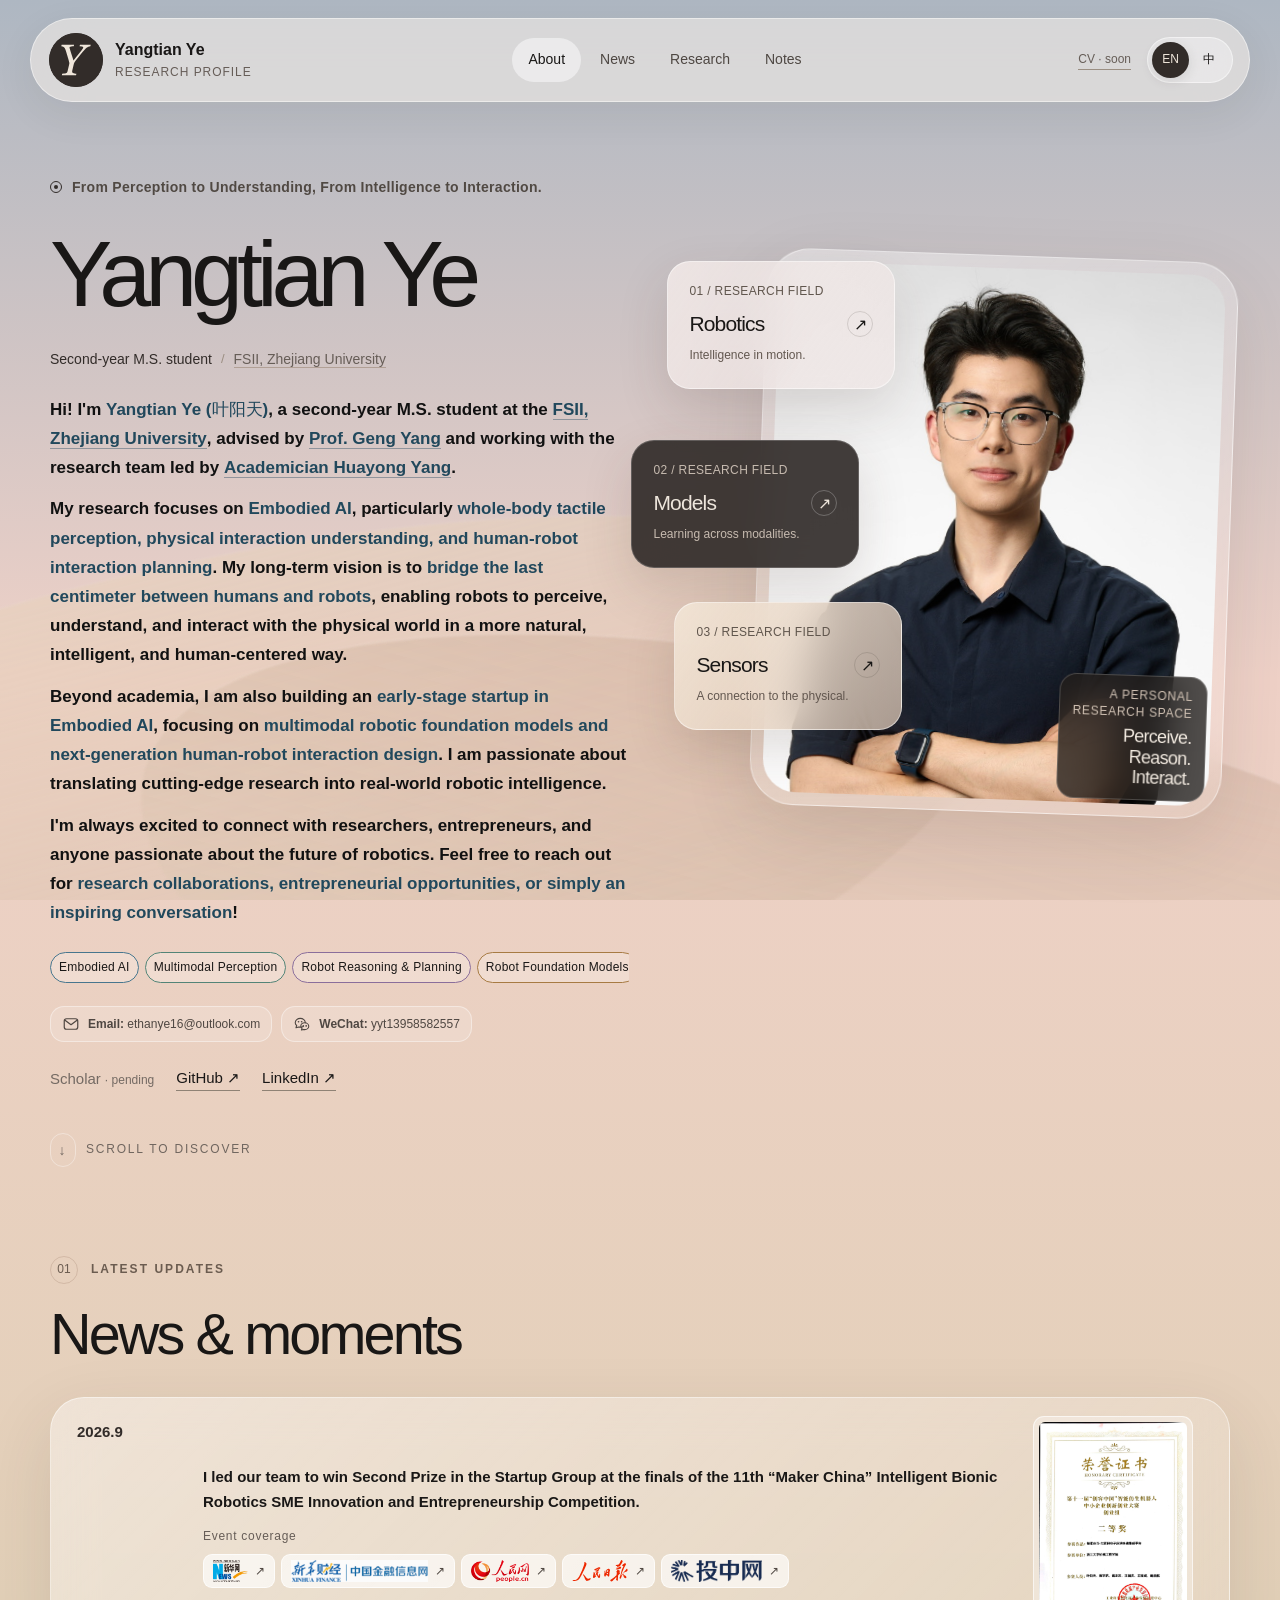
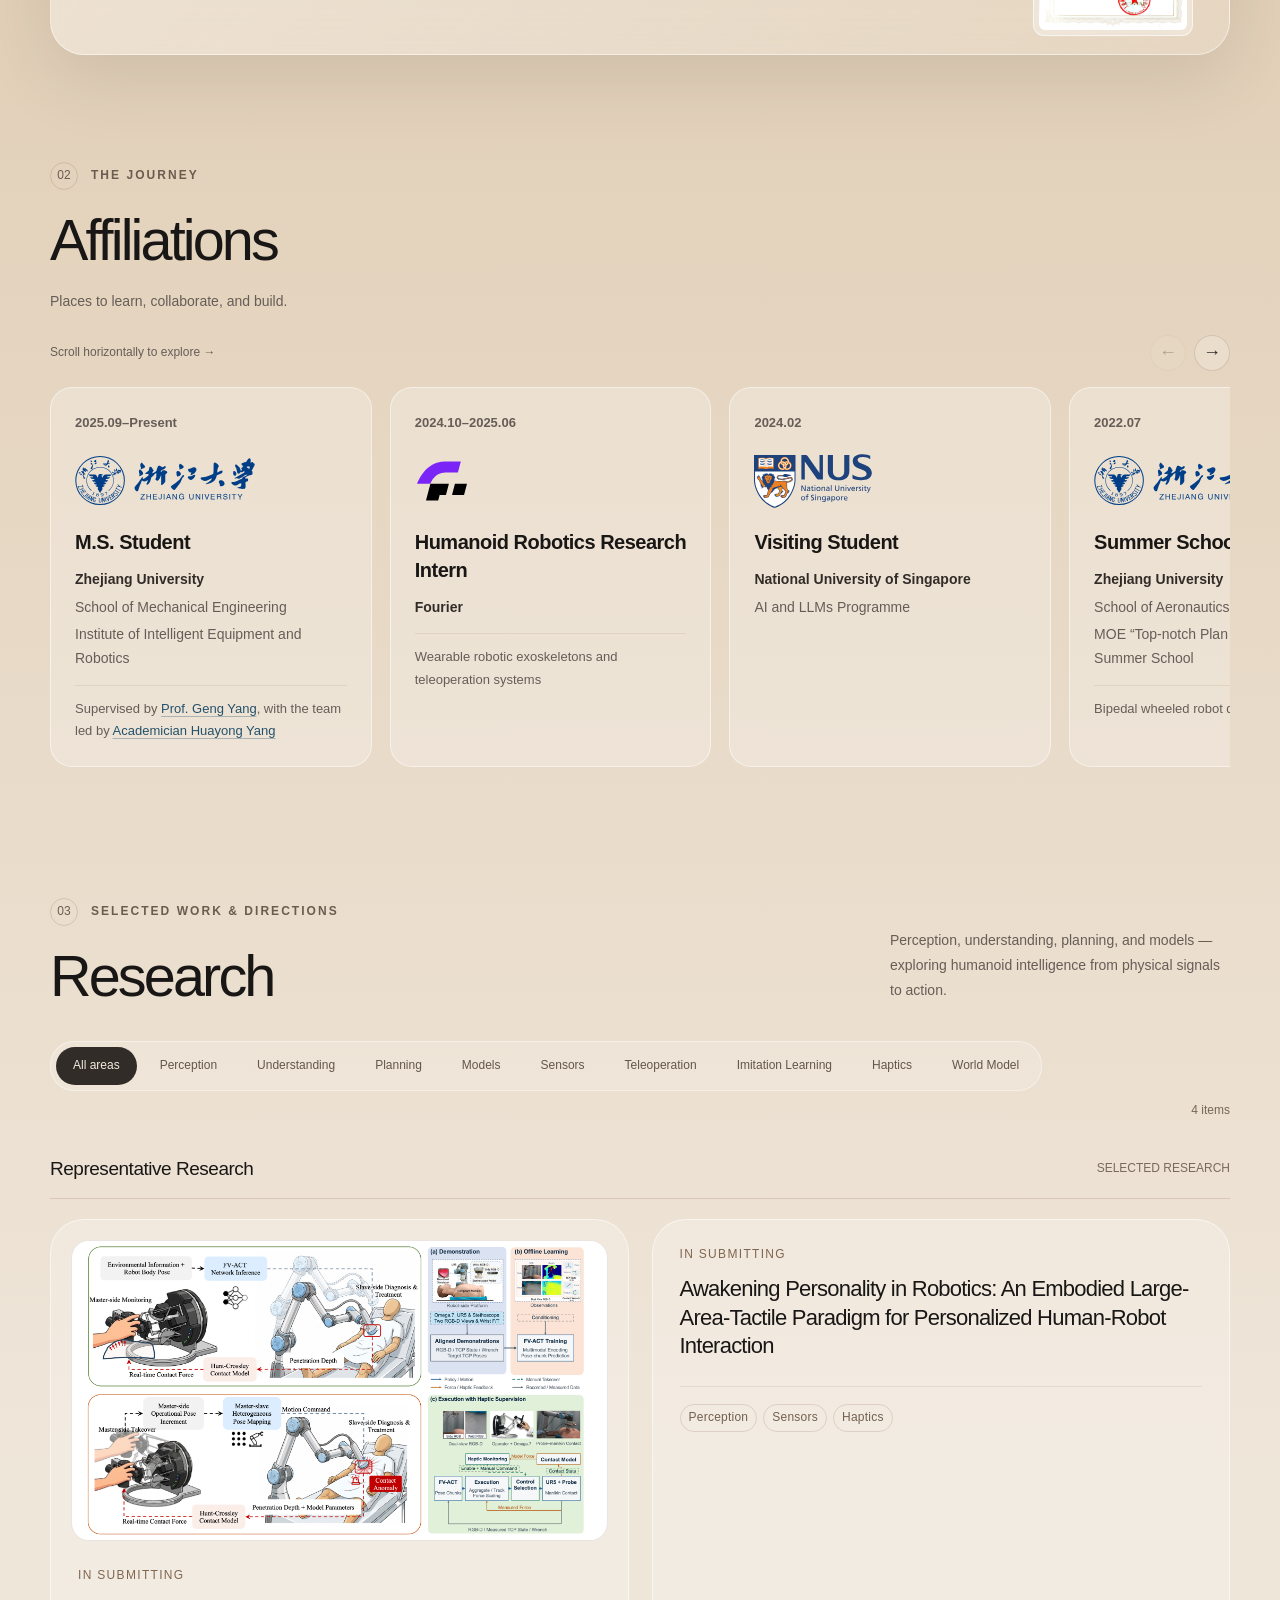
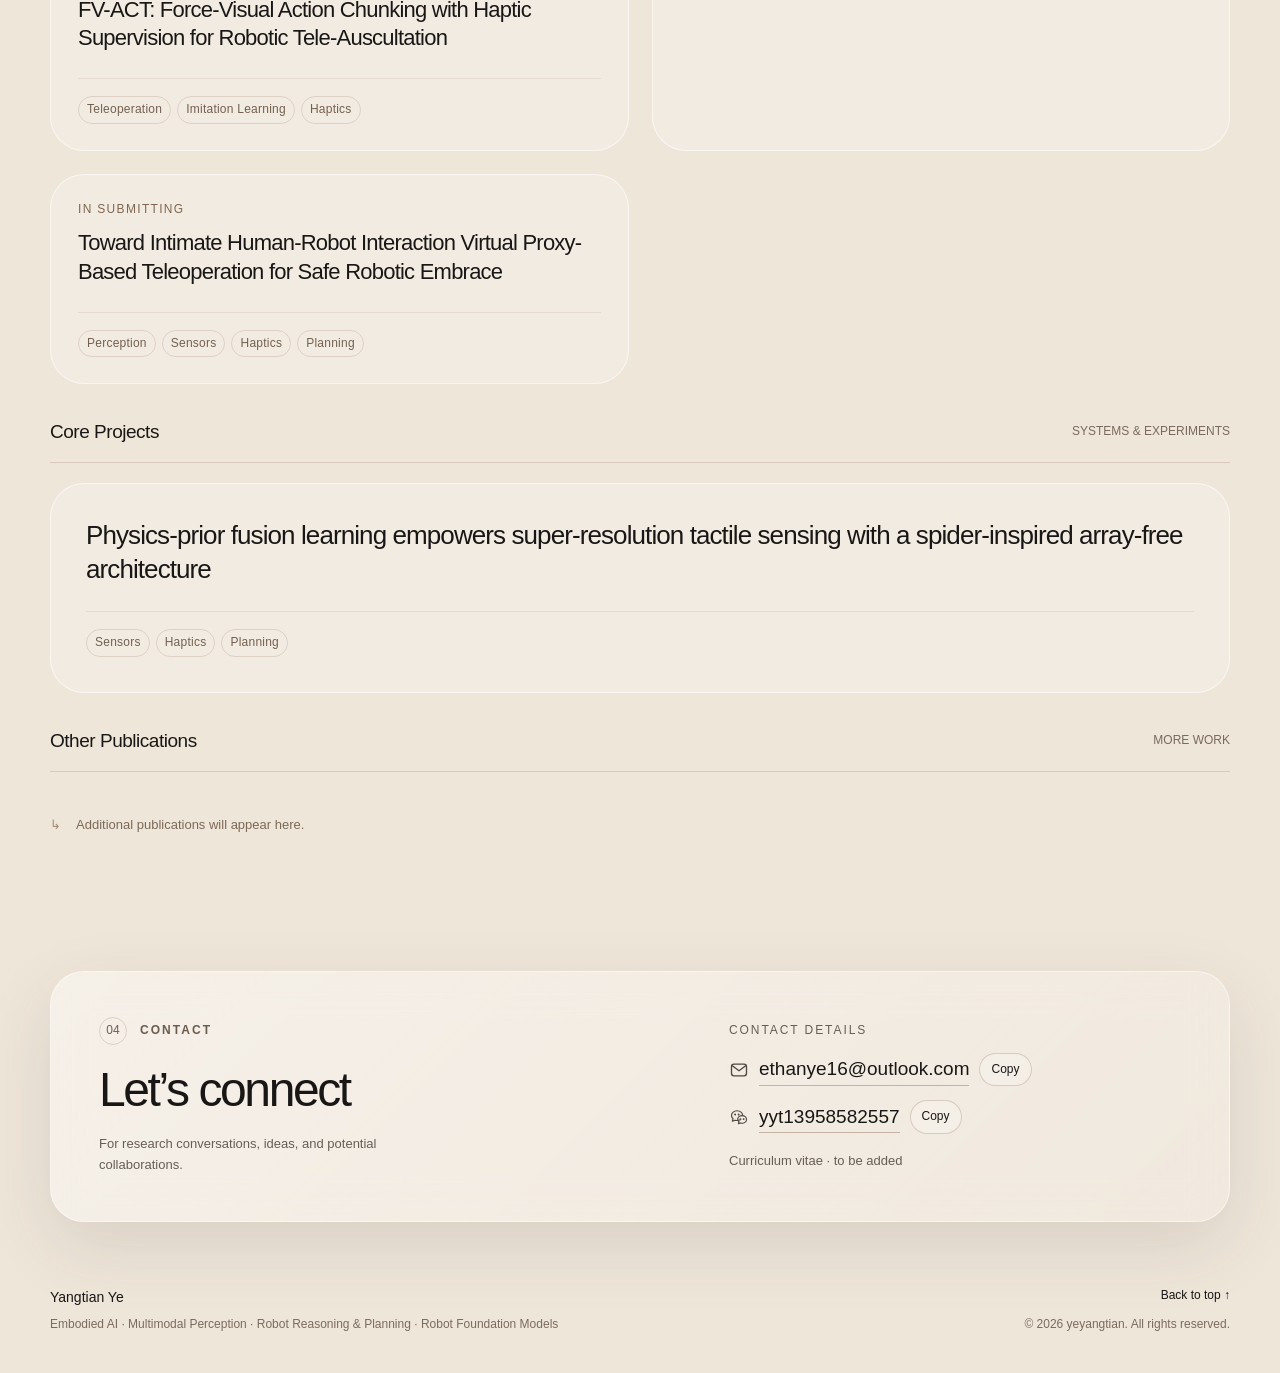
==== commit 8855de4f: "Inset research cover within the card border" ====
--- a/index.html
+++ b/index.html
@@ -8,7 +8,7 @@
   <meta name="theme-color" content="#d8c4ad">
   <title>Research Profile · Yangtian Ye</title>
   <link rel="icon" type="image/svg+xml" href="assets/favicon.svg?v=20261009-logo-y">
-  <link rel="stylesheet" href="styles.css?v=20261012-fvact-cover">
+  <link rel="stylesheet" href="styles.css?v=20261013-cover-inset">
   <script defer src="content.js?v=20261012-fvact-cover"></script>
   <script defer src="app.js?v=20261012-fvact-cover"></script>
 </head>
--- a/styles.css
+++ b/styles.css
@@ -92,6 +92,7 @@
 }
 
 /* Scientific diagrams keep every label visible within the cover. */
-.research-image--contain{background:#fff}
+.research-image--contain{margin:20px 20px 0;border:1px solid #9a7a6833;border-radius:18px;background:#fff}
 .research-image--contain img{object-fit:contain}
 .research-card:hover .research-image--contain img{transform:none}
+@media(max-width:520px){.research-image--contain{margin:16px 16px 0;border-radius:14px}}
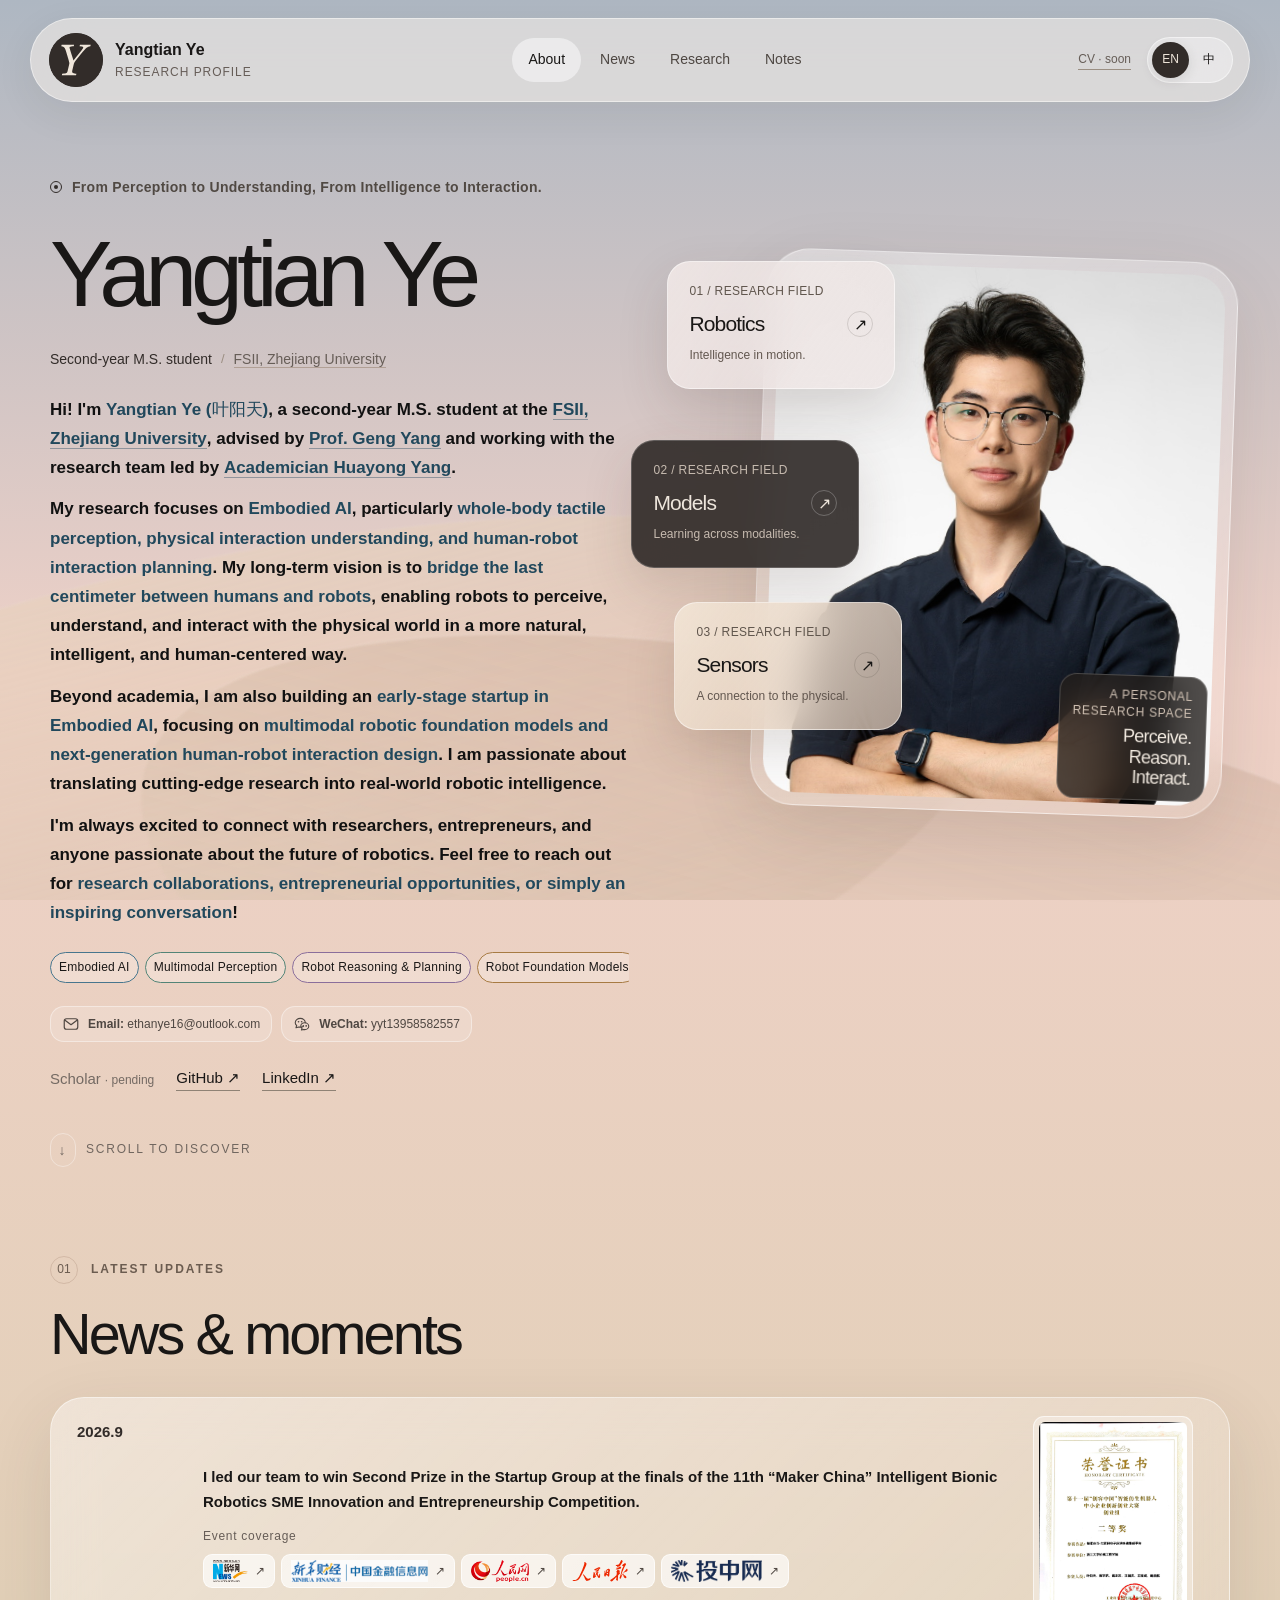
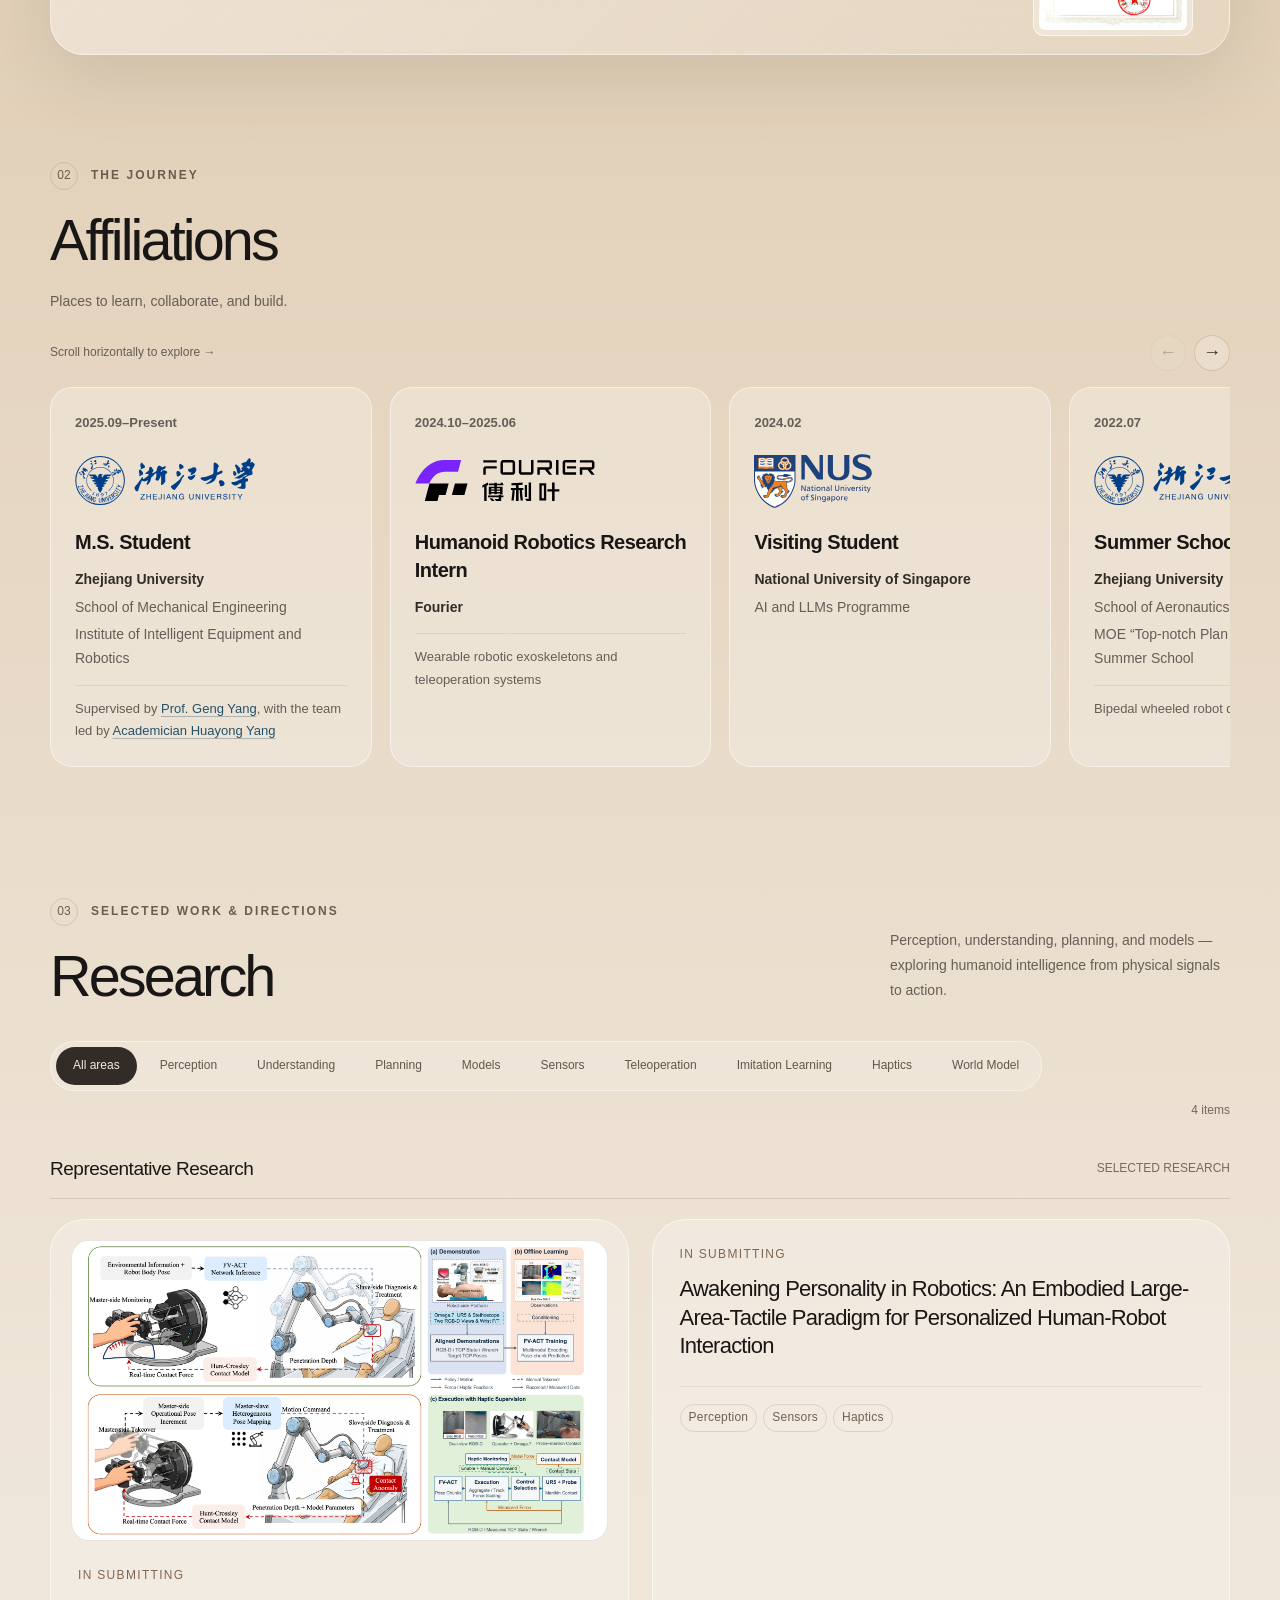
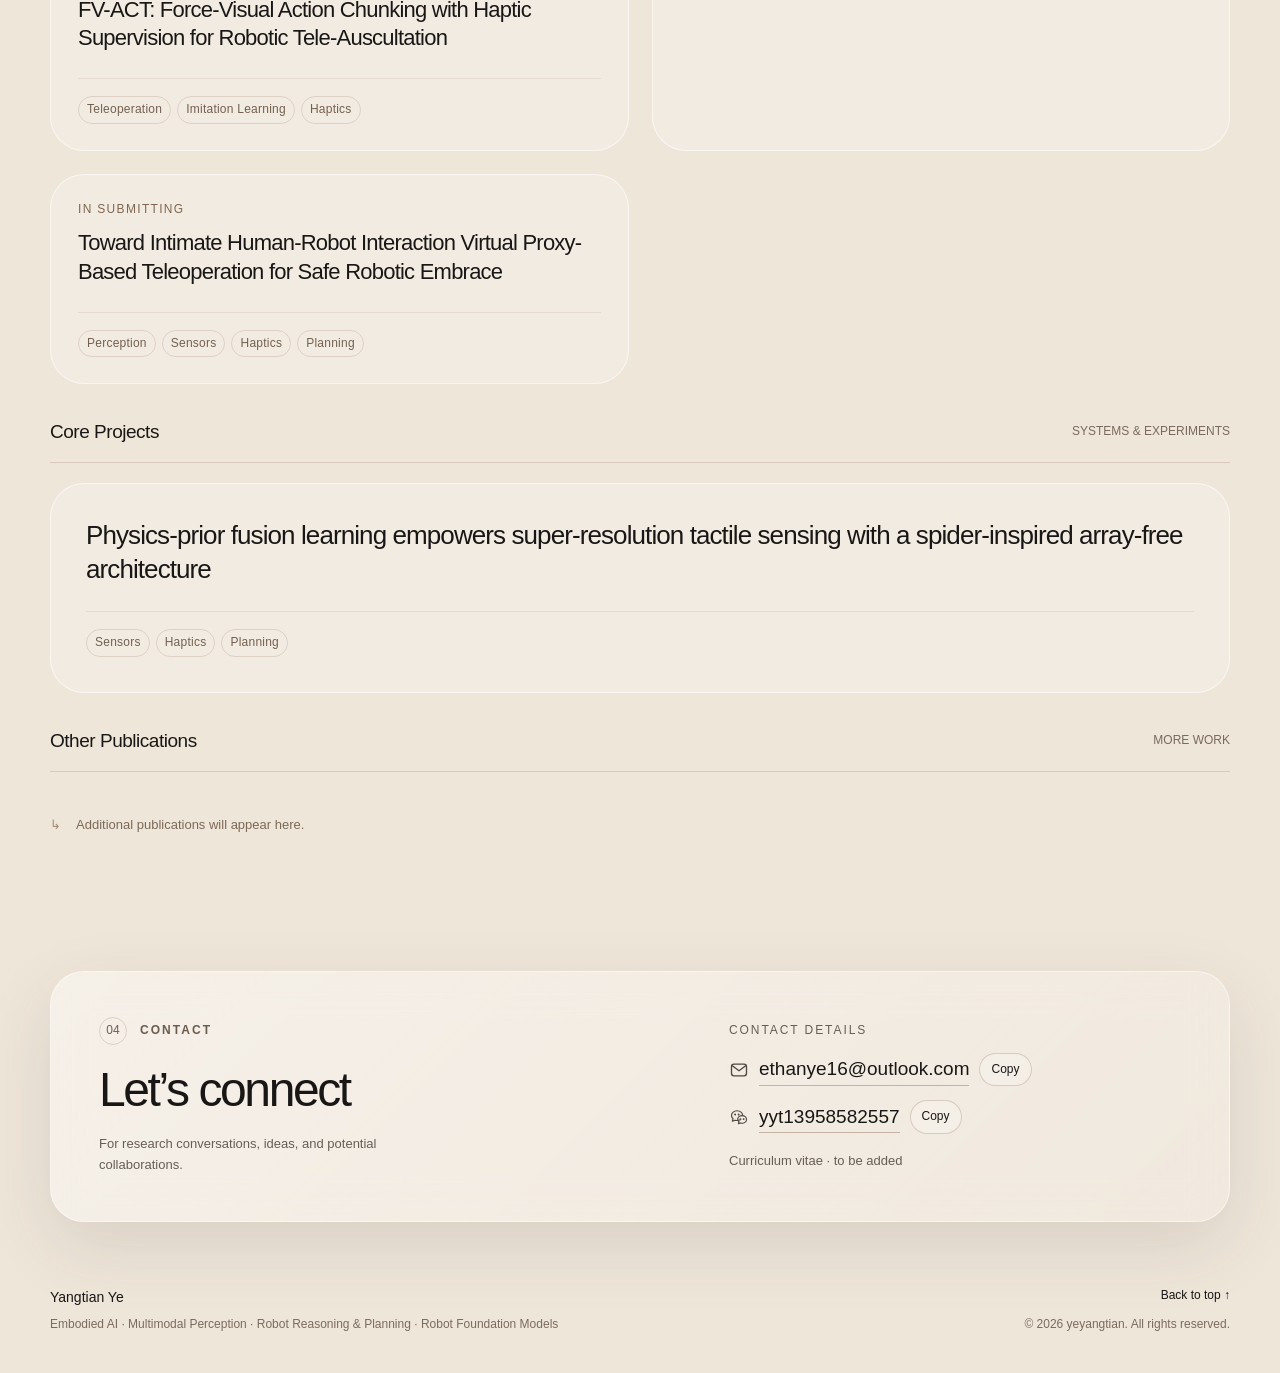
==== commit 4ffab27c: "Use complete bilingual Fourier logo from identity guidelines" ====
--- a/index.html
+++ b/index.html
@@ -9,7 +9,7 @@
   <title>Research Profile · Yangtian Ye</title>
   <link rel="icon" type="image/svg+xml" href="assets/favicon.svg?v=20261009-logo-y">
   <link rel="stylesheet" href="styles.css?v=20261013-cover-inset">
-  <script defer src="content.js?v=20261012-fvact-cover"></script>
+  <script defer src="content.js?v=20261013-fourier-logo"></script>
   <script defer src="app.js?v=20261012-fvact-cover"></script>
 </head>
 <body data-page="home">
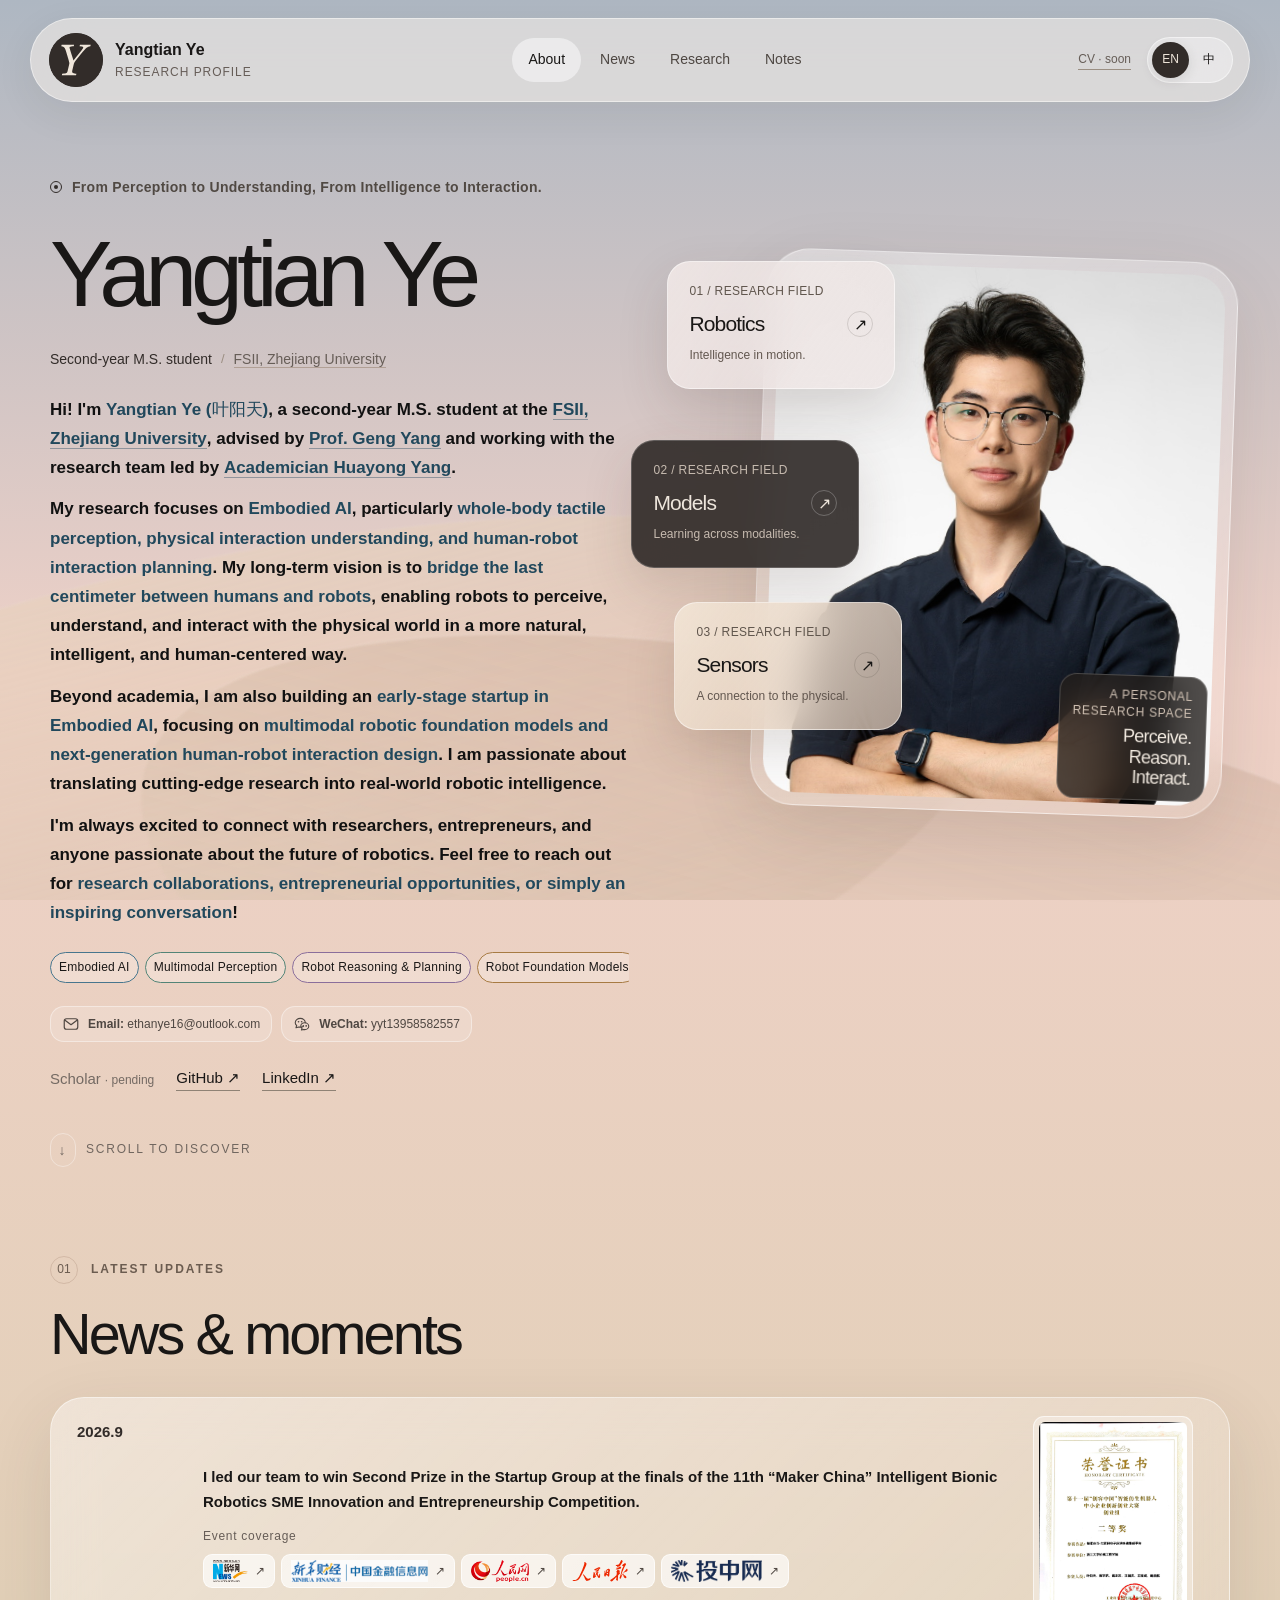
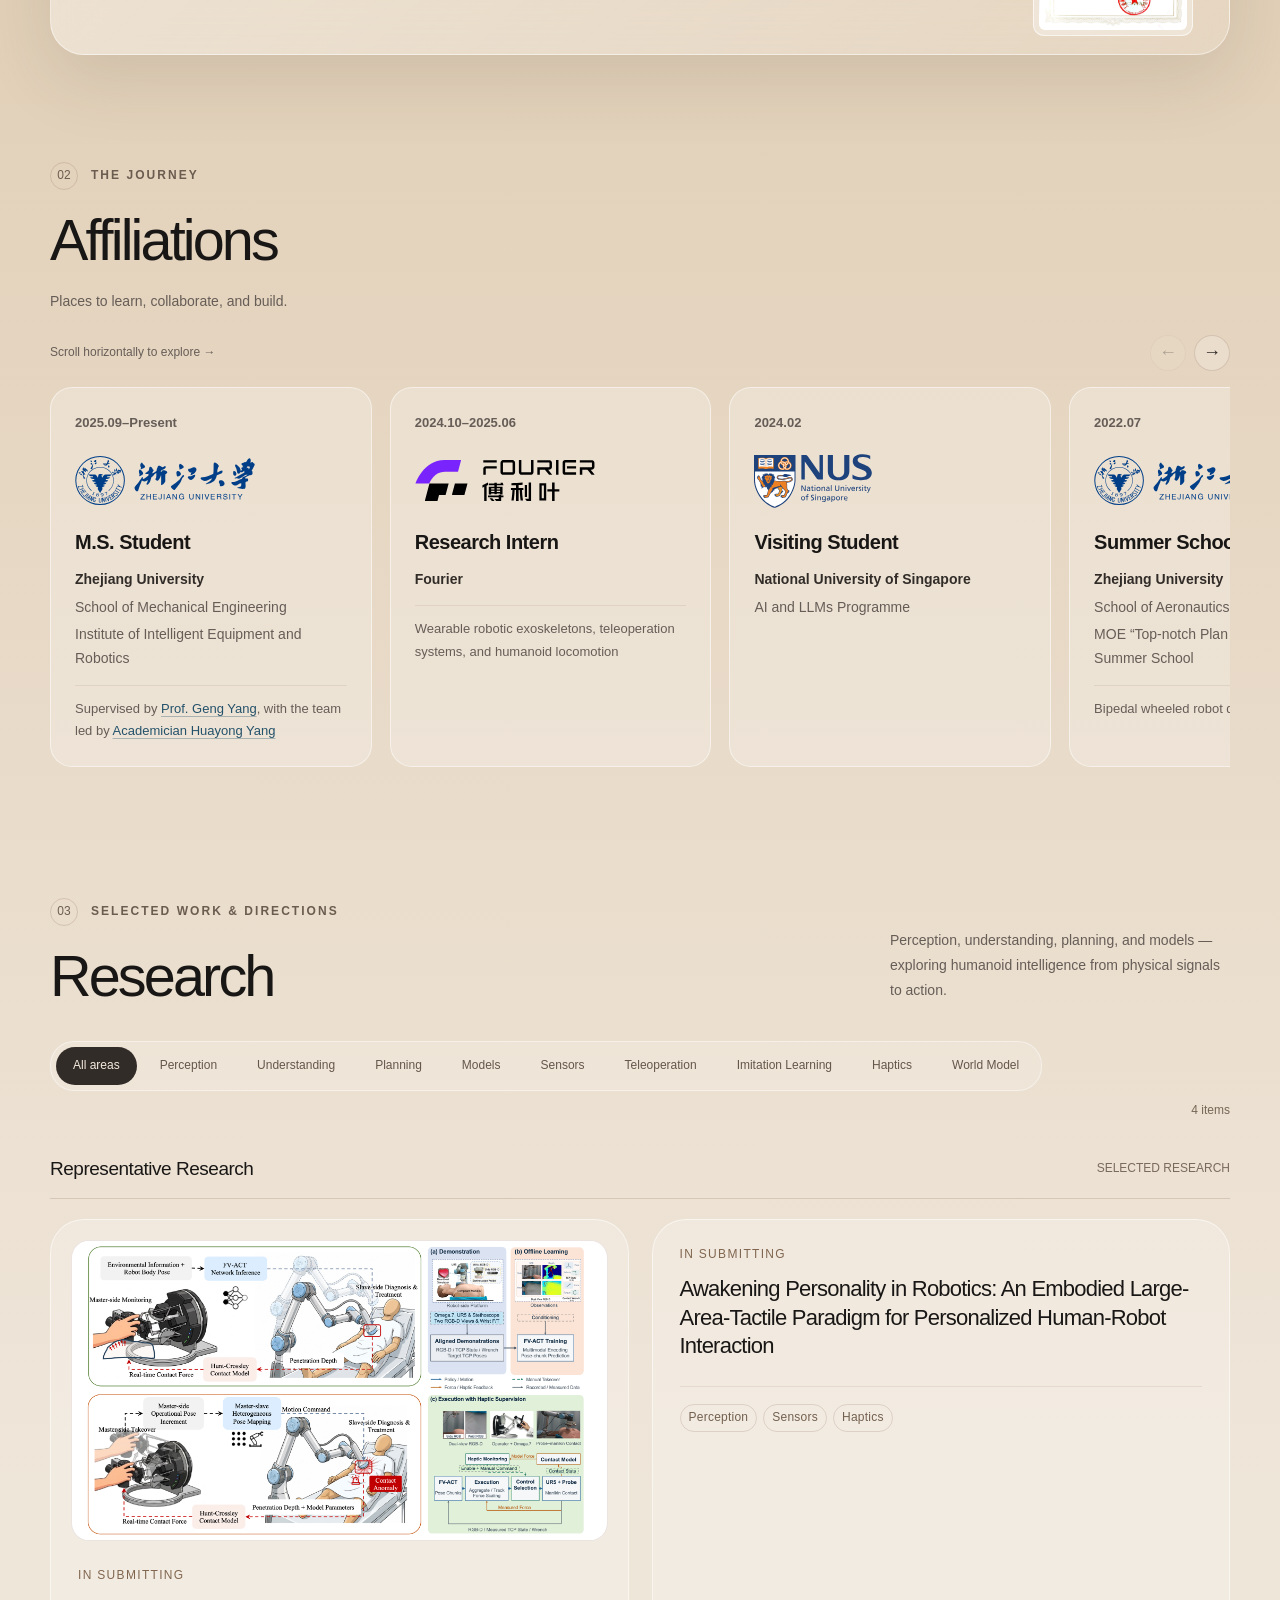
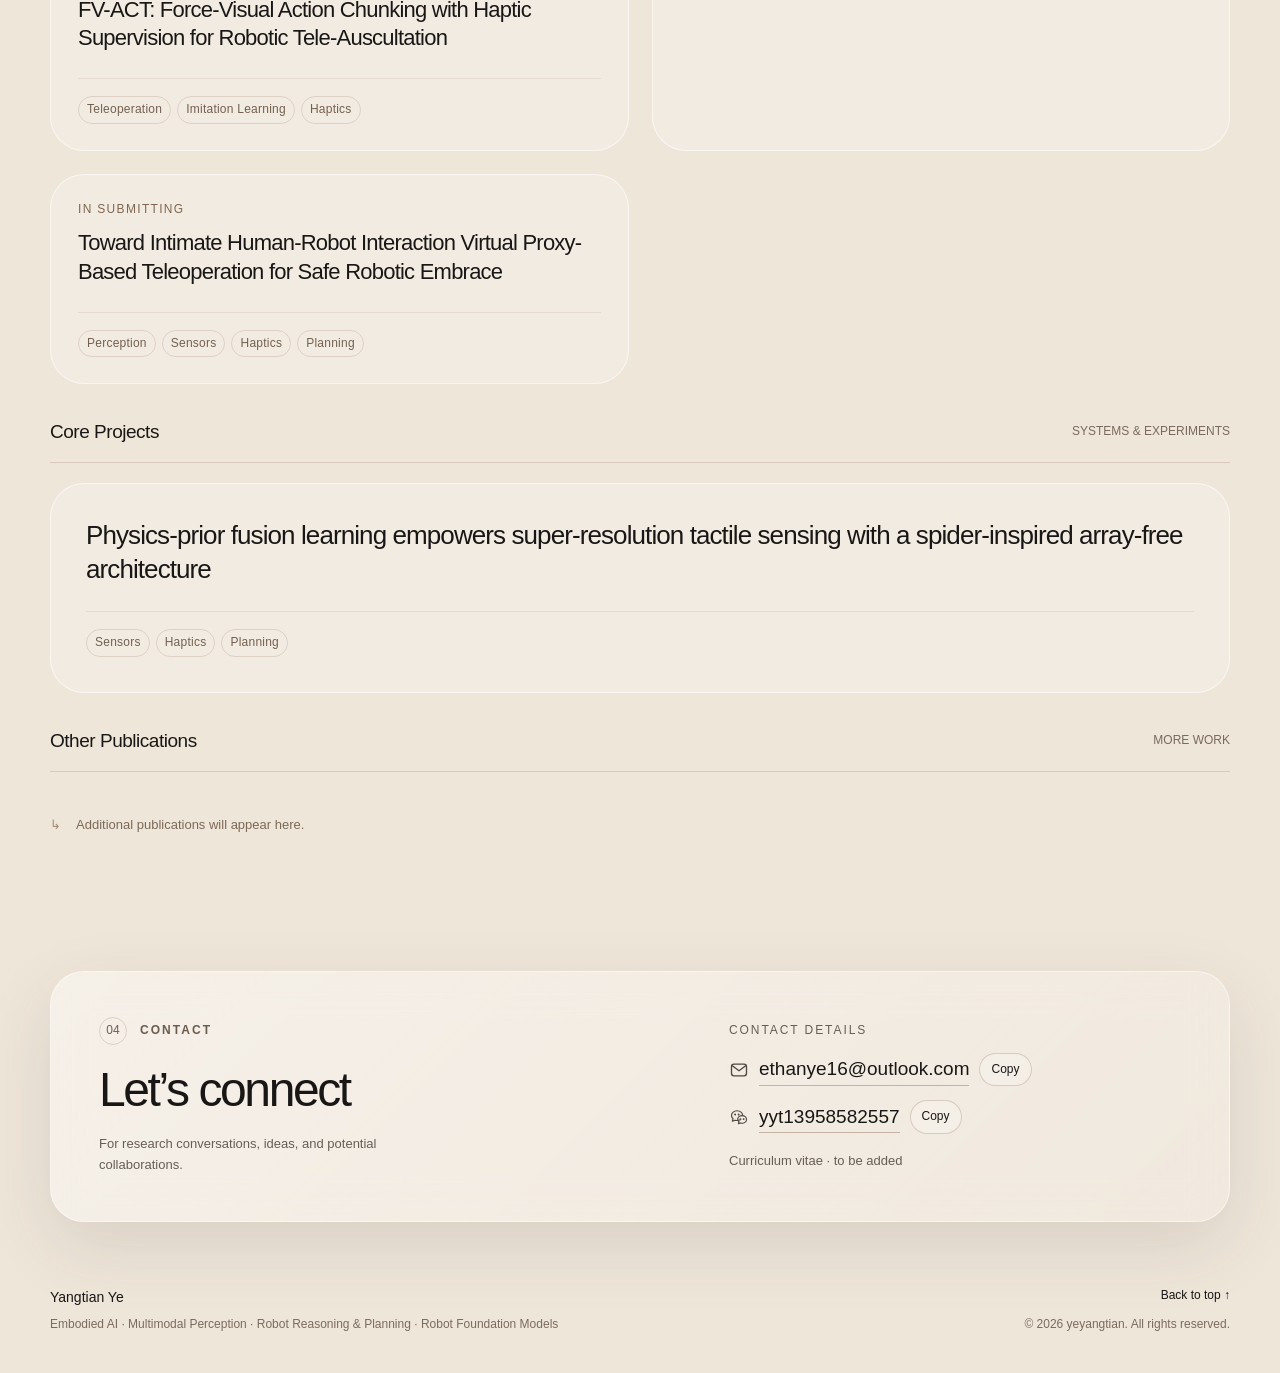
==== commit 21dbb96a: "Update Fourier internship title and locomotion description" ====
--- a/index.html
+++ b/index.html
@@ -9,7 +9,7 @@
   <title>Research Profile · Yangtian Ye</title>
   <link rel="icon" type="image/svg+xml" href="assets/favicon.svg?v=20261009-logo-y">
   <link rel="stylesheet" href="styles.css?v=20261013-cover-inset">
-  <script defer src="content.js?v=20261013-fourier-logo"></script>
+  <script defer src="content.js?v=20261013-fourier-role"></script>
   <script defer src="app.js?v=20261012-fvact-cover"></script>
 </head>
 <body data-page="home">
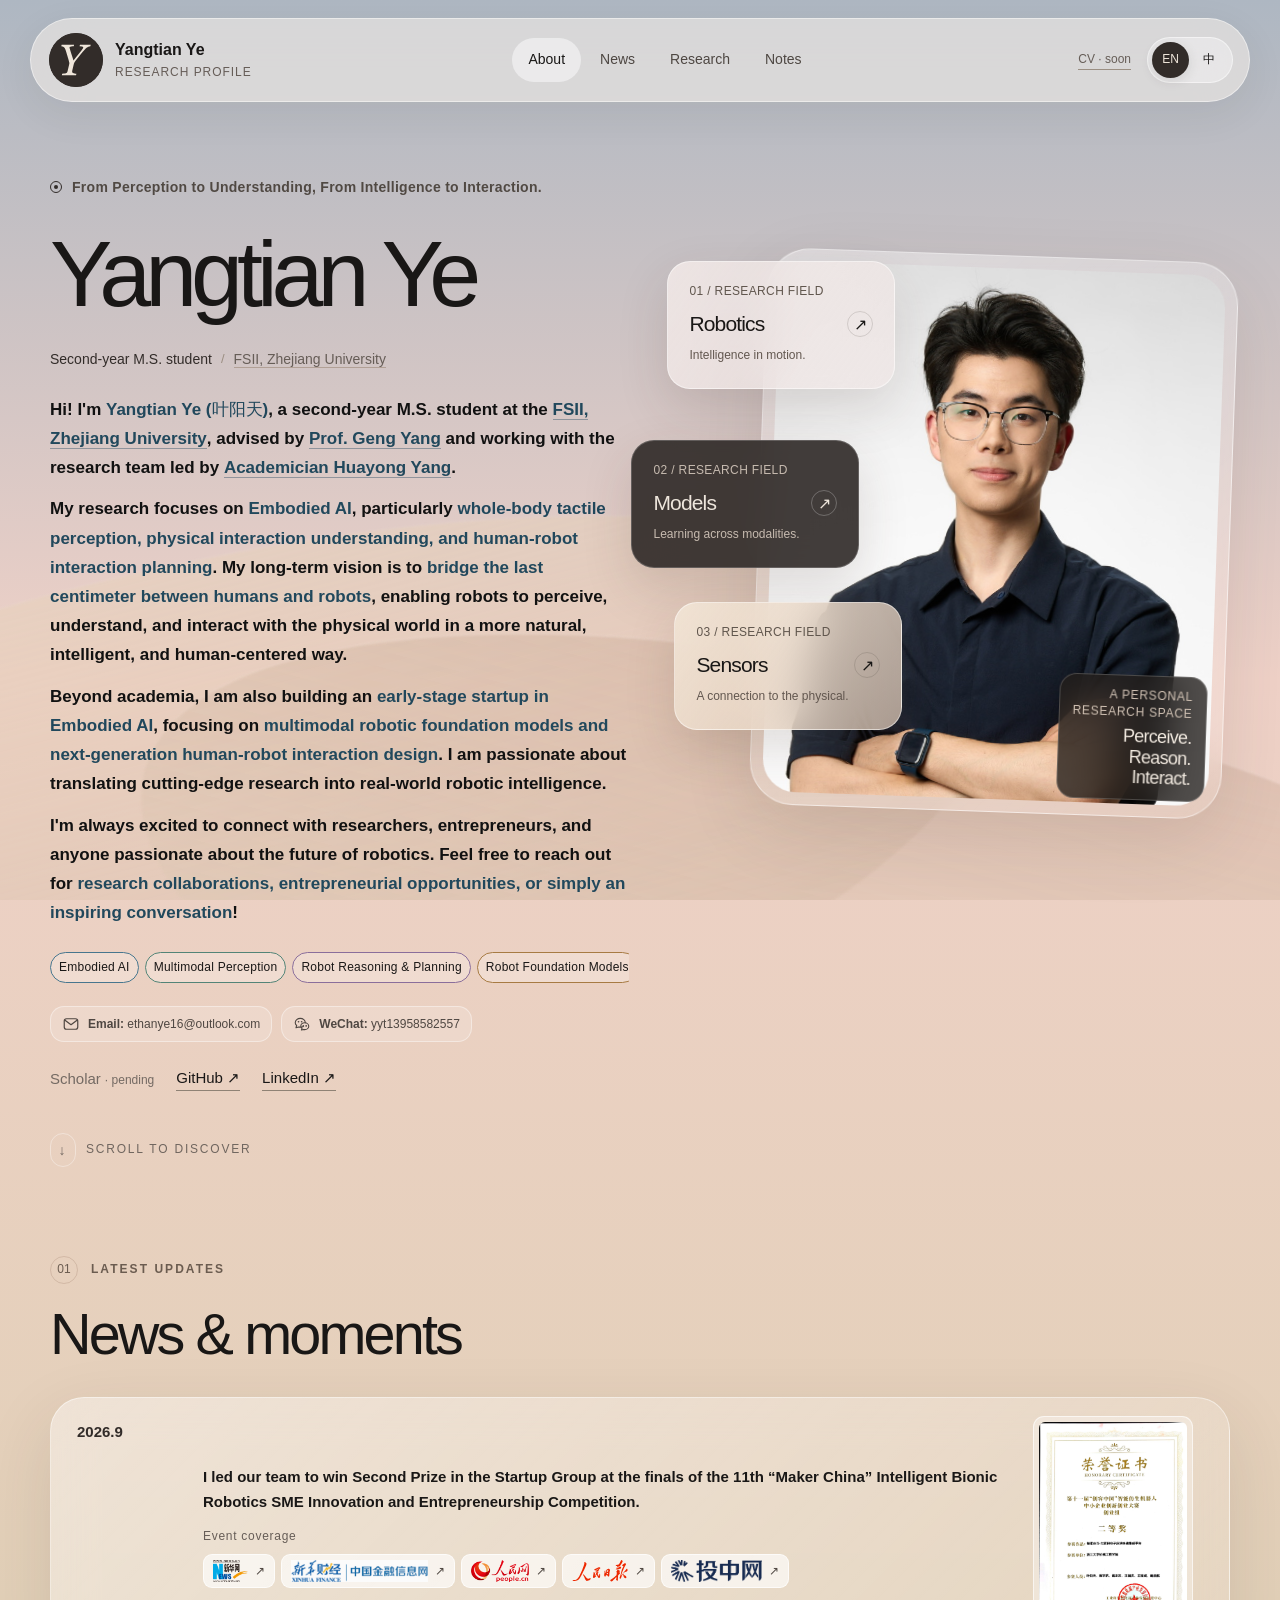
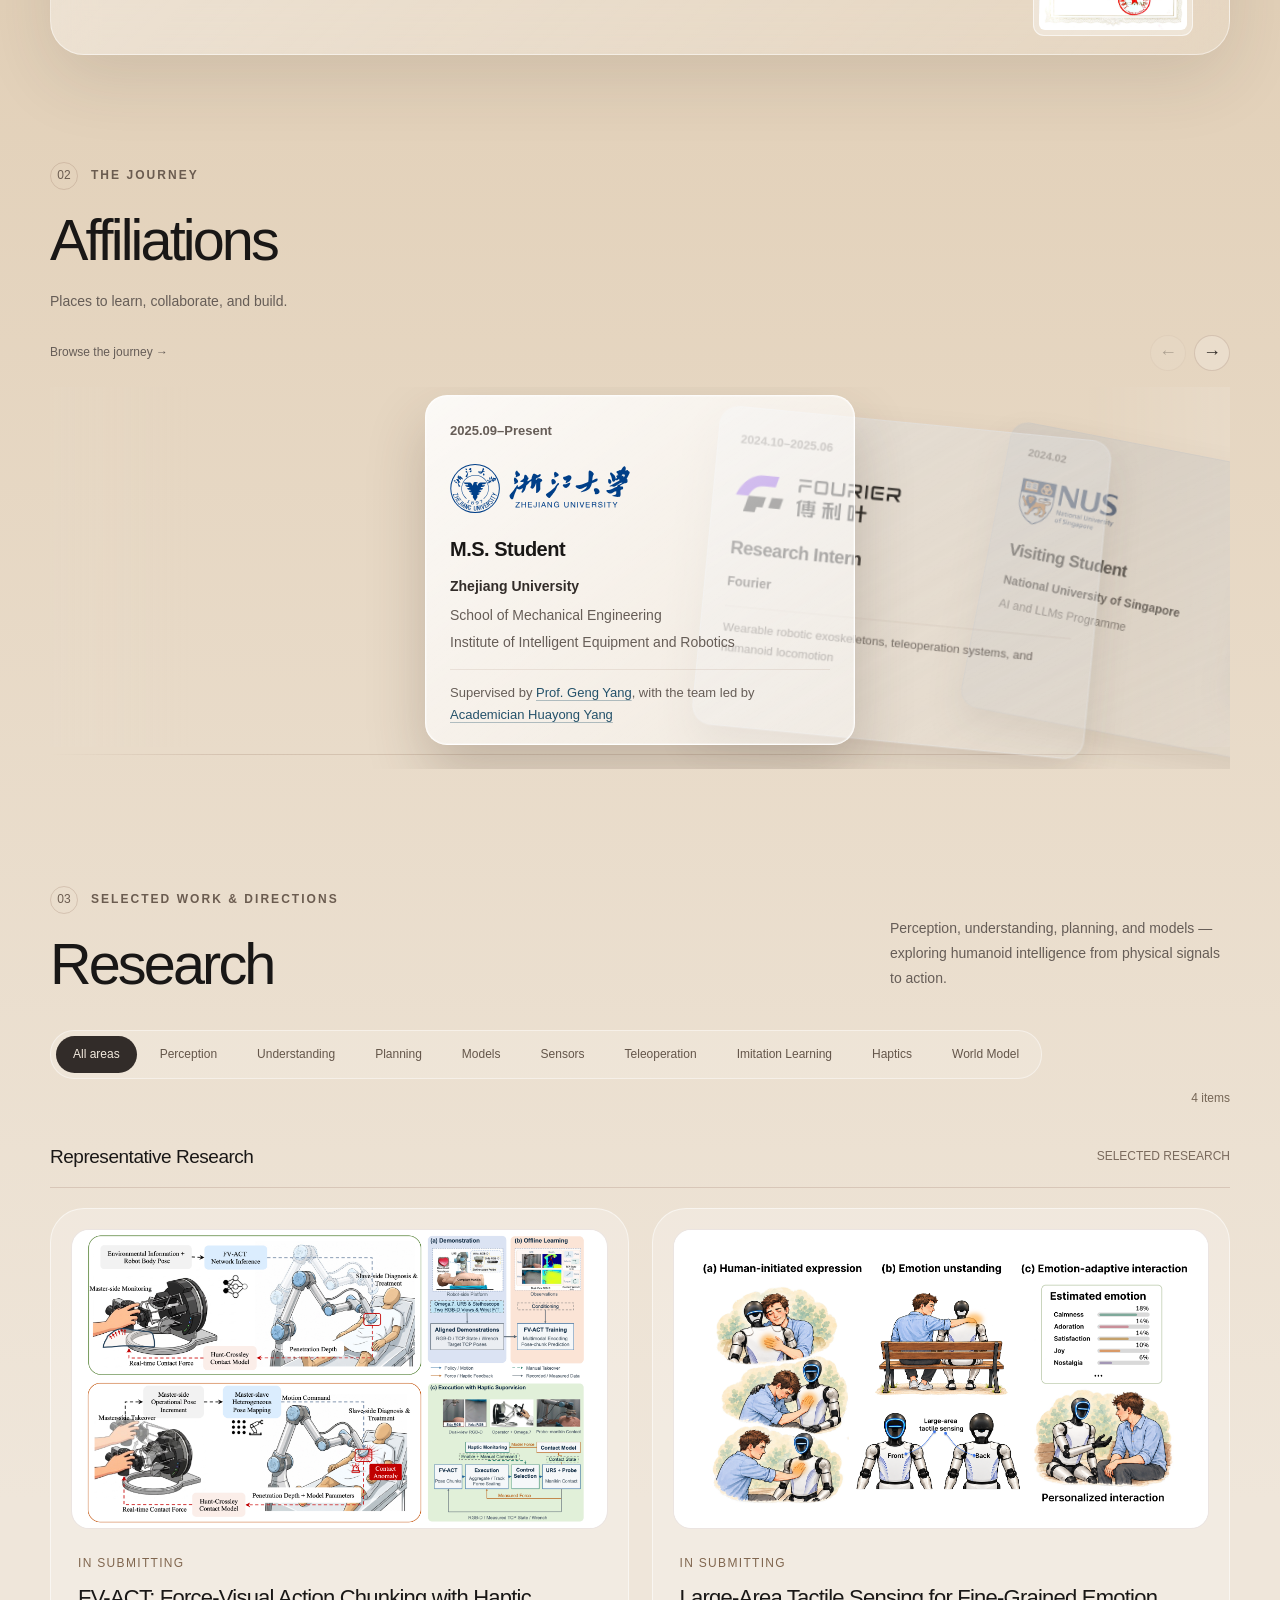
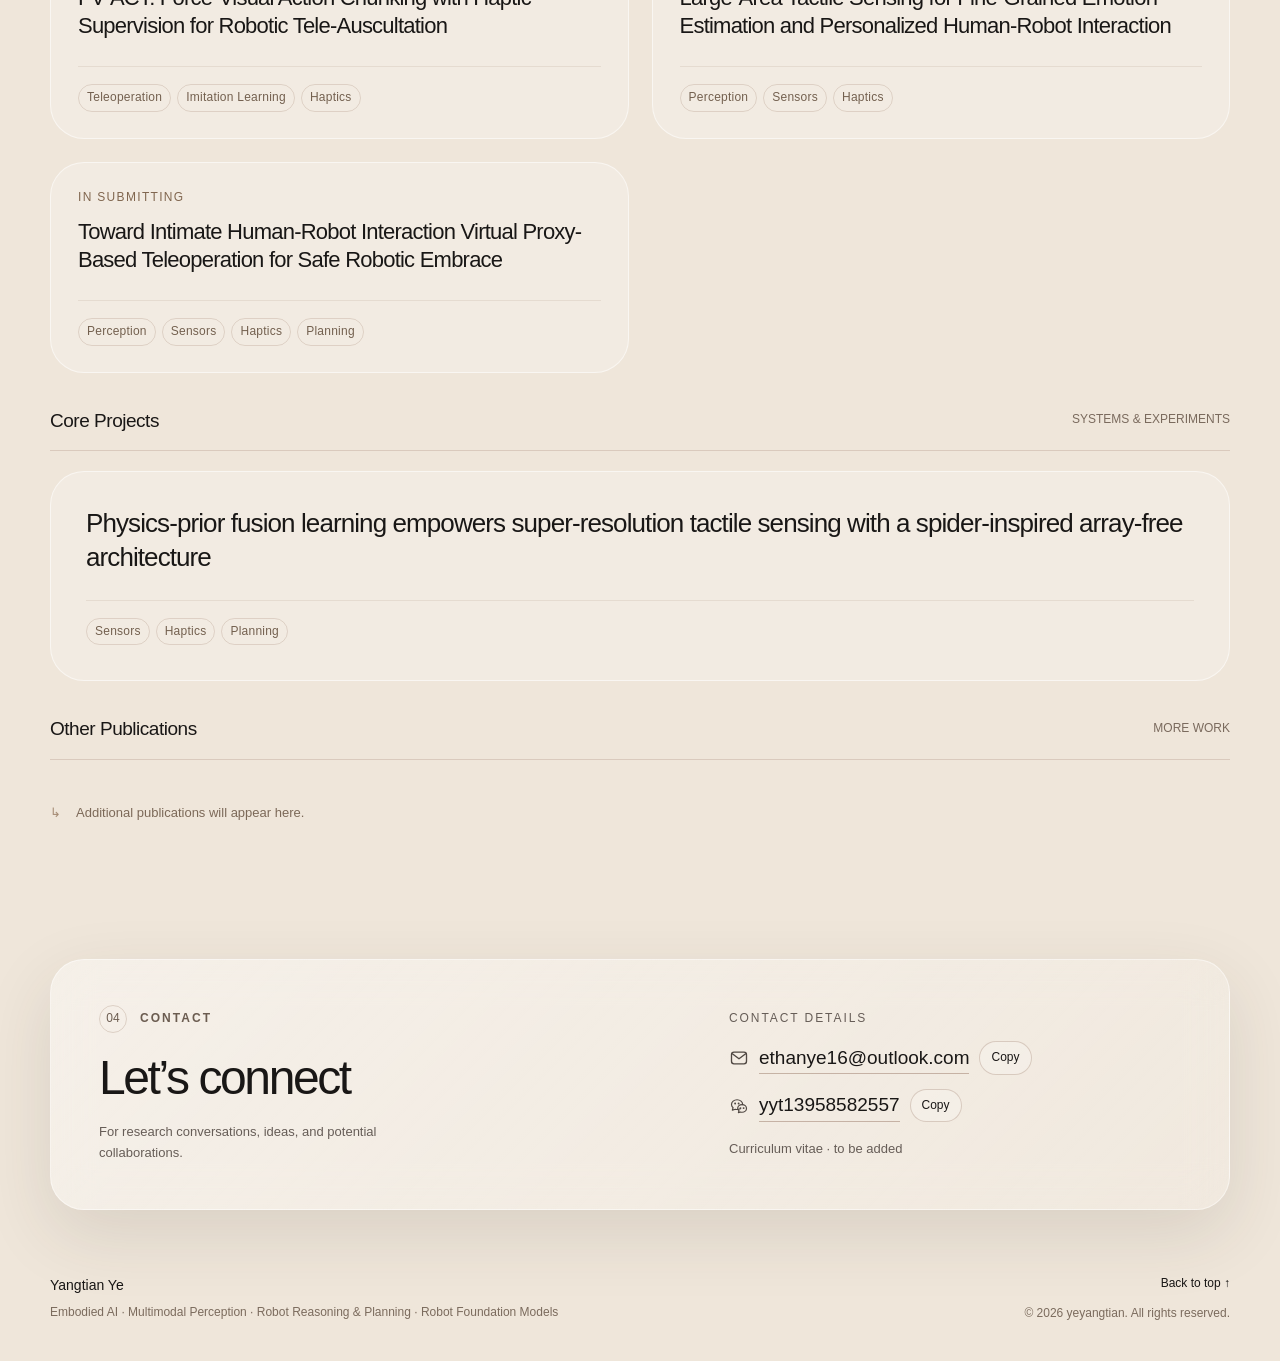
==== commit b7622d9d: "Update homepage card flow and research assets" ====
--- a/index.html
+++ b/index.html
@@ -8,9 +8,9 @@
   <meta name="theme-color" content="#d8c4ad">
   <title>Research Profile · Yangtian Ye</title>
   <link rel="icon" type="image/svg+xml" href="assets/favicon.svg?v=20261009-logo-y">
-  <link rel="stylesheet" href="styles.css?v=20261013-cover-inset">
-  <script defer src="content.js?v=20261013-fourier-role"></script>
-  <script defer src="app.js?v=20261012-fvact-cover"></script>
+  <link rel="stylesheet" href="styles.css?v=20261102-affiliation-centerline">
+  <script defer src="content.js?v=20261101-large-area-tactile"></script>
+  <script defer src="app.js?v=20261102-affiliation-centerline"></script>
 </head>
 <body data-page="home">
   <a class="skip-link" href="#main" data-i18n="skip">Skip to content</a>
--- a/styles.css
+++ b/styles.css
@@ -3,16 +3,16 @@
 *{box-sizing:border-box}html{scroll-behavior:smooth;scroll-padding-top:130px}body{margin:0;min-width:280px;background:linear-gradient(180deg,#aeb7c2 0,#efd1c7 680px,#e2d0b8 1600px,#efe6da 3100px);line-height:1.65;-webkit-font-smoothing:antialiased}a{color:inherit;text-decoration:none}button{font:inherit;color:inherit;cursor:pointer}button,a{-webkit-tap-highlight-color:transparent}button:disabled{cursor:default}img{display:block;max-width:100%}h1,h2,h3,p{margin:0}button:focus-visible,a:focus-visible{outline:3px solid #4f5f70;outline-offset:5px}::selection{background:#322c29;color:#fff}a,button{touch-action:manipulation}.container{width:min(1180px,calc(100% - 64px));margin-inline:auto}.skip-link{position:fixed;z-index:100;top:8px;left:16px;transform:translateY(-160%);background:var(--ink);color:white;padding:12px 22px;border-radius:20px}.skip-link:focus{transform:none}.atmosphere{position:fixed;inset:0;z-index:-1;overflow:hidden;pointer-events:none}.dune{position:absolute;width:135vw;height:65vh;border-radius:50%;filter:blur(1px)}.dune-one{top:64%;left:-55%;transform:rotate(-14deg);background:linear-gradient(180deg,rgba(231,210,188,.55),rgba(181,148,127,.2));box-shadow:0 -1px 0 rgba(255,255,255,.12)}.dune-two{top:78%;right:-44%;transform:rotate(15deg);background:linear-gradient(180deg,rgba(185,151,128,.25),rgba(229,213,192,.4));box-shadow:0 -1px 0 rgba(255,255,255,.2)}
 .site-header{position:sticky;top:18px;z-index:20;width:min(1220px,calc(100% - 40px));margin:18px auto 0;display:flex;align-items:center;justify-content:space-between;gap:22px;min-height:84px;padding:12px 16px 12px 18px;border:1px solid var(--line);border-radius:999px;background:rgba(246,239,232,.56);box-shadow:0 12px 40px rgba(45,37,35,.07);backdrop-filter:blur(24px) saturate(1.25);-webkit-backdrop-filter:blur(24px) saturate(1.25)}.brand{display:flex;align-items:center;gap:12px;flex-shrink:0}.brand-mark{display:grid;place-items:center;width:54px;height:54px;flex:none;border-radius:50%;overflow:hidden;background:var(--ink-soft)}.brand-mark img{width:100%;height:100%}.brand-text{display:flex;flex-direction:column;line-height:1.4}.brand-text strong{font-size:16px;font-weight:600}.brand-text small{font-size:var(--font-min);letter-spacing:.16em;color:var(--muted);margin-top:3px}.primary-nav{display:flex;align-items:center;justify-content:center;gap:3px}.primary-nav a{padding:10px 16px;border-radius:99px;font-size:14px;color:#4e4742;transition:background .2s,color .2s}.primary-nav a:hover,.primary-nav a.active{background:rgba(255,255,255,.48);color:var(--ink)}.header-actions{display:flex;align-items:center;gap:16px}.nav-cv{font-size:12px;white-space:nowrap;color:var(--muted);border-bottom:1px solid #9b8f83}.language-switch{display:flex;gap:2px;background:rgba(255,255,255,.36);border:1px solid rgba(255,255,255,.5);padding:4px;border-radius:99px}.language-switch button{width:37px;height:36px;border:0;border-radius:50%;background:transparent;font-size:12px}.language-switch button[aria-pressed=true]{background:var(--ink-soft);color:var(--paper);box-shadow:0 3px 12px #322c2920}
 .hero{position:relative;display:grid;grid-template-columns:1.08fr 1fr;gap:64px;align-items:start;min-height:780px;padding:74px 0 98px}.eyebrow{display:flex;align-items:center;gap:10px;font-size:var(--font-min);font-weight:600;letter-spacing:.16em;color:#504943}.tiny-orbit{height:12px;width:12px;border:1px solid var(--ink-soft);border-radius:50%;position:relative}.tiny-orbit:after{content:"";width:4px;height:4px;border-radius:50%;position:absolute;left:3px;top:3px;background:var(--ink-soft)}h1{font-size:clamp(66px,7.3vw,96px);font-weight:500;letter-spacing:-.065em;line-height:1.05;margin:27px 0 24px;overflow-wrap:anywhere}.identity-line{display:flex;flex-wrap:wrap;gap:9px;font-size:14px;align-items:center;color:var(--ink-soft)}.identity-line .dot{color:#9b8e82;font-size:13px}.identity-line [data-profile=affiliation]{color:var(--muted)}.hero-intro{font-size:17px;font-weight:600;line-height:1.72;max-width:600px;margin:24px 0;color:#111}.hero-intro p+p{margin-top:12px}.hero-intro strong{font-weight:700;color:#21485c}.hero-tags{display:flex;flex-wrap:nowrap;gap:6px;max-width:100%;overflow-x:auto;padding-bottom:3px;scrollbar-width:thin;scrollbar-color:#9a7a6855 transparent}.hero-tags span{--tag-color:#47768e;flex:0 0 auto;white-space:nowrap;border:1px solid var(--tag-color);border-radius:99px;padding:5px 8px;font-size:var(--font-min);letter-spacing:.02em;background:rgba(255,255,255,.24)}.hero-tags span:nth-child(4n+2){--tag-color:#528477}.hero-tags span:nth-child(4n+3){--tag-color:#8a6e9b}.hero-tags span:nth-child(4n){--tag-color:#a77b43}.hero-tags:focus-visible{outline:2px solid #4f5f70;outline-offset:4px;border-radius:15px}.button{display:inline-flex;align-items:center;justify-content:center;gap:25px;min-height:48px;padding:12px 20px;border-radius:99px;font-size:13px;font-weight:500;border:1px solid transparent;transition:transform .18s,box-shadow .18s}.button:hover{transform:translateY(-3px);box-shadow:0 10px 24px #322c2918}.button-dark{background:var(--ink-soft);color:var(--paper)}.button-glass{border-color:var(--line);background:rgba(255,255,255,.24)}.social-links{display:flex;flex-wrap:wrap;align-items:center;gap:22px;margin-top:24px;font-size:15px;font-weight:500;line-height:1.6}.social-links a{border-bottom:1px solid #8f8275}.social-pending{color:#746a63;font-size:15px;cursor:default}.social-pending small{font-size:var(--font-min);margin-left:4px;color:#746a63}.profile-note{display:flex;align-items:center;gap:7px;font-size:var(--font-min);color:#71665e;margin-top:28px;letter-spacing:.01em}.status-dot{width:5px;height:5px;background:#91705d;border-radius:50%;flex:none}.hero-stage{position:relative;min-width:0;height:562px}.glass-panel{background:linear-gradient(135deg,rgba(255,255,255,.4),rgba(255,255,255,.13));border:1px solid var(--line);box-shadow:var(--shadow);backdrop-filter:blur(22px);-webkit-backdrop-filter:blur(22px)}.portrait-panel{position:absolute;inset:5px 0 0 65px;border-radius:44px;padding:12px;transform:rotate(2deg);overflow:hidden}.portrait-panel img{width:100%;height:100%;object-fit:cover;border-radius:33px;opacity:.85}.photo-label{position:absolute;top:36px;right:31px;font-size:var(--font-min);letter-spacing:.17em;color:#514b46;writing-mode:vertical-rl}.portrait-caption{position:absolute;left:auto;right:16px;bottom:16px;width:148px;background:rgba(34,30,28,.78);backdrop-filter:blur(20px);color:#f4ece2;padding:11px 13px;border:1px solid #ffffff30;border-radius:17px}.portrait-caption>span{display:block;line-height:1.4;font-size:var(--font-min);letter-spacing:.06em;color:#d3c4b6}.portrait-caption strong{display:block;font-weight:400;font-size:18px;letter-spacing:-.04em;line-height:1.15;margin-top:5px}.floating-card{position:absolute;width:228px;border-radius:23px;padding:21px;box-shadow:0 20px 50px rgba(67,50,40,.15);transition:transform .2s}.floating-card:hover{transform:translateY(-5px)}.float-kicker{font-size:var(--font-min);letter-spacing:.12em;color:#60564d;display:block}.float-bottom{display:flex;align-items:center;justify-content:space-between;gap:12px;margin:11px 0 4px}.float-bottom strong{font-size:21px;line-height:1.2;font-weight:500;letter-spacing:-.04em}.mini-icon{display:grid;place-items:center;border:1px solid #322c2928;border-radius:50%;width:26px;height:26px;font-size:16px}.float-detail{font-size:var(--font-min);color:#62574f}.float-robotics{top:11px;left:-26px;background:linear-gradient(125deg,#f3eae8d9,#eee4e3a8)}.float-models{top:190px;left:-62px;z-index:2;background:rgba(46,41,38,.9);color:#eee6dc;border:1px solid #ffffff30;backdrop-filter:blur(20px)}.float-models .float-kicker,.float-models .float-detail{color:#c7bbb0}.float-models .mini-icon{border-color:#ffffff3d}.float-sensing{top:352px;left:-19px;z-index:3;background:linear-gradient(125deg,#f1e4d5ed,#dfc8b5ba)}.scroll-cue{position:absolute;bottom:22px;left:0;display:flex;align-items:center;gap:10px;font-size:var(--font-min);letter-spacing:.15em;color:#70665f}.scroll-cue>span:first-child{border:1px solid #ffffff60;display:grid;place-items:center;width:26px;height:34px;border-radius:99px;font-size:14px}
-.section{padding:67px 0 40px;scroll-margin-top:125px}.section-heading{margin-bottom:30px}.section-kicker{display:flex;align-items:center;gap:13px;font-size:var(--font-min);letter-spacing:.17em;font-weight:600;color:#6b5c50;margin-bottom:18px}.section-kicker>span:first-child{display:inline-grid;place-items:center;width:28px;height:28px;border:1px solid #9a7a6845;border-radius:50%;font-weight:400;letter-spacing:0;font-size:var(--font-min)}h2{font-size:clamp(38px,4.5vw,60px);line-height:1.12;font-weight:450;letter-spacing:-.05em}.section-heading>p{font-size:14px;color:var(--muted);margin-top:18px}.news-list{border-radius:var(--radius);padding:7px 32px}.empty-row{display:flex;align-items:center;gap:26px;padding:26px 0}.empty-symbol{display:grid;place-items:center;width:45px;height:45px;border:1px solid #9a7a6845;border-radius:50%;color:#8c7666;flex-shrink:0;font-size:22px}.empty-row strong{font-size:15px;font-weight:500;display:block}.empty-row p{font-size:13px;color:var(--muted);margin-top:5px}.news-item{display:grid;grid-template-columns:100px 1fr;gap:28px;padding:25px 0;border-bottom:1px solid #9a7a6824;font-size:14px}.news-item:last-child{border-bottom:0}.news-item time{font-size:var(--font-min);color:#7c6858;padding-top:4px}.news-item a{border-bottom:1px solid #9a7a68}.affiliations-navigation{display:flex;align-items:center;justify-content:space-between;gap:16px;margin:-8px 0 16px}.affiliations-scroll-hint{font-size:var(--font-min);color:var(--muted)}.affiliations-scroll-buttons{display:flex;gap:8px}.affiliations-scroll-buttons button{display:grid;place-items:center;width:36px;height:36px;border-radius:50%;border:1px solid #9a7a6845;background:#ffffff30;color:var(--ink-soft);font-size:18px;transition:background .18s,opacity .18s}.affiliations-scroll-buttons button:hover:not(:disabled){background:#ffffff80}.affiliations-scroll-buttons button:disabled{opacity:.3;cursor:default}.affiliation-grid{display:grid;grid-auto-flow:column;grid-auto-columns:calc((100% - 54px)/3.5);gap:18px;overflow-x:auto;overscroll-behavior-x:contain;scroll-snap-type:x proximity;scroll-behavior:smooth;scrollbar-width:thin;scrollbar-color:#9a7a6870 #ffffff25;padding:0 0 14px}.affiliation-grid::-webkit-scrollbar{height:6px}.affiliation-grid::-webkit-scrollbar-track{background:#ffffff25;border-radius:99px}.affiliation-grid::-webkit-scrollbar-thumb{background:#9a7a6870;border-radius:99px}.affiliation-grid:focus-visible{outline:2px solid #47768e;outline-offset:5px;border-radius:var(--radius-small)}.affiliation-card{padding:24px;border-radius:var(--radius-small);background:rgba(255,255,255,.24);border:1px solid #ffffff80;display:flex;flex-direction:column;min-width:0;scroll-snap-align:start}.affiliation-top{display:flex;flex-direction:column;align-items:flex-start;gap:20px;margin-bottom:20px}.affiliation-logo-slot{display:flex;align-items:center;height:54px;width:100%}.affiliation-logo{display:block;width:auto;max-width:min(180px,100%);height:54px;object-fit:contain;object-position:left center}.affiliation-logo--monochrome{filter:brightness(0);opacity:.85}.affiliation-icon{font-size:26px;color:#87715f}.affiliation-period{font-size:13px;font-weight:600;font-variant-numeric:tabular-nums;color:var(--muted)}.affiliation-body{min-width:0}.affiliation-card h3{font-size:20px;line-height:1.4;font-weight:600;letter-spacing:-.025em;margin:0 0 12px}.affiliation-card p{font-size:14px;line-height:1.7;margin:0;color:var(--muted);overflow-wrap:anywhere}.affiliation-card .affiliation-organization{color:var(--ink-soft);font-weight:600;margin-bottom:5px}.affiliation-organization a:hover{color:#23516a}.affiliation-card .affiliation-unit+.affiliation-unit{margin-top:3px}.affiliation-card .affiliation-detail{font-size:13px;color:#665d57;border-top:1px solid #9a7a6826;padding-top:12px;margin-top:14px}.affiliation-detail a{color:#23516a;text-decoration:underline;text-decoration-color:#23516a55;text-underline-offset:3px}.affiliation-detail a:hover{text-decoration-color:currentColor}
+.section{padding:67px 0 40px;scroll-margin-top:125px}.section-heading{margin-bottom:30px}.section-kicker{display:flex;align-items:center;gap:13px;font-size:var(--font-min);letter-spacing:.17em;font-weight:600;color:#6b5c50;margin-bottom:18px}.section-kicker>span:first-child{display:inline-grid;place-items:center;width:28px;height:28px;border:1px solid #9a7a6845;border-radius:50%;font-weight:400;letter-spacing:0;font-size:var(--font-min)}h2{font-size:clamp(38px,4.5vw,60px);line-height:1.12;font-weight:450;letter-spacing:-.05em}.section-heading>p{font-size:14px;color:var(--muted);margin-top:18px}.news-list{border-radius:var(--radius);padding:7px 32px}.empty-row{display:flex;align-items:center;gap:26px;padding:26px 0}.empty-symbol{display:grid;place-items:center;width:45px;height:45px;border:1px solid #9a7a6845;border-radius:50%;color:#8c7666;flex-shrink:0;font-size:22px}.empty-row strong{font-size:15px;font-weight:500;display:block}.empty-row p{font-size:13px;color:var(--muted);margin-top:5px}.news-item{display:grid;grid-template-columns:100px 1fr;gap:28px;padding:25px 0;border-bottom:1px solid #9a7a6824;font-size:14px}.news-item:last-child{border-bottom:0}.news-item time{font-size:var(--font-min);color:#7c6858;padding-top:4px}.news-item a{border-bottom:1px solid #9a7a68}.affiliations-navigation{display:flex;align-items:center;justify-content:space-between;gap:16px;margin:-8px 0 16px}.affiliations-scroll-hint{font-size:var(--font-min);color:var(--muted)}.affiliations-scroll-buttons{display:flex;gap:8px}.affiliations-scroll-buttons button{display:grid;place-items:center;width:36px;height:36px;border-radius:50%;border:1px solid #9a7a6845;background:#ffffff30;color:var(--ink-soft);font-size:18px;transition:background .18s,opacity .18s}.affiliations-scroll-buttons button:hover:not(:disabled){background:#ffffff80}.affiliations-scroll-buttons button:disabled{opacity:.3;cursor:default}.affiliation-grid{--affiliation-card-width:430px;--affiliation-step:250px;position:relative;height:382px;overflow:hidden;overscroll-behavior-x:contain;padding:8px 0 22px;isolation:isolate}.affiliation-grid:before{content:"";position:absolute;inset:0 0 22px;background:linear-gradient(90deg,rgba(239,230,218,.08),transparent 12%,transparent 88%,rgba(239,230,218,.28));pointer-events:none;z-index:4}.affiliation-grid:after{content:"";position:absolute;left:0;right:0;bottom:14px;height:1px;background:linear-gradient(90deg,transparent,#9a7a6840 15%,#9a7a6840 85%,transparent);pointer-events:none}.affiliation-grid:focus-visible{outline:2px solid #47768e;outline-offset:5px;border-radius:var(--radius-small)}.affiliation-card{position:absolute;left:0;top:8px;width:var(--affiliation-card-width);height:350px;padding:24px;border-radius:var(--radius-small);background:linear-gradient(145deg,rgba(255,255,255,.68),rgba(255,255,255,.24));border:1px solid rgba(255,255,255,.82);display:flex;flex-direction:column;min-width:0;transform-origin:50% 90%;transition:transform .72s cubic-bezier(.22,.75,.22,1),opacity .72s ease,filter .72s ease,box-shadow .72s ease;will-change:transform,opacity,filter;box-shadow:0 22px 42px rgba(67,50,40,.15);cursor:pointer}.affiliation-card.is-active{background:linear-gradient(145deg,rgba(255,255,255,.86),rgba(255,255,255,.42));box-shadow:0 28px 58px rgba(67,50,40,.23),0 0 0 1px rgba(255,255,255,.28) inset}.affiliation-card:focus-visible{outline:3px solid #47768e;outline-offset:5px}.affiliation-top{display:flex;flex-direction:column;align-items:flex-start;gap:20px;margin-bottom:20px}.affiliation-logo-slot{display:flex;align-items:center;height:54px;width:100%}.affiliation-logo{display:block;width:auto;max-width:min(180px,100%);height:54px;object-fit:contain;object-position:left center}.affiliation-logo--monochrome{filter:brightness(0);opacity:.85}.affiliation-icon{font-size:26px;color:#87715f}.affiliation-period{font-size:13px;font-weight:600;font-variant-numeric:tabular-nums;color:var(--muted)}.affiliation-body{min-width:0}.affiliation-card h3{font-size:20px;line-height:1.4;font-weight:600;letter-spacing:-.025em;margin:0 0 12px}.affiliation-card p{font-size:14px;line-height:1.7;margin:0;color:var(--muted);overflow-wrap:anywhere}.affiliation-card .affiliation-organization{color:var(--ink-soft);font-weight:600;margin-bottom:5px}.affiliation-organization a:hover{color:#23516a}.affiliation-card .affiliation-unit+.affiliation-unit{margin-top:3px}.affiliation-card .affiliation-detail{font-size:13px;color:#665d57;border-top:1px solid #9a7a6826;padding-top:12px;margin-top:14px}.affiliation-detail a{color:#23516a;text-decoration:underline;text-decoration-color:#23516a55;text-underline-offset:3px}.affiliation-detail a:hover{text-decoration-color:currentColor}
 .small-label{font-size:var(--font-min);letter-spacing:.16em;color:var(--muted)}
 .research-section{padding-top:77px}.research-heading{display:flex;align-items:flex-end;justify-content:space-between;gap:50px}.research-intro{font-size:14px;line-height:1.8;color:var(--muted);max-width:340px;padding-bottom:5px}.research-toolbar{display:grid;grid-template-columns:minmax(0,1fr);gap:10px;margin:33px 0 19px}.filters{display:flex;flex-wrap:wrap;gap:6px;width:fit-content;max-width:100%;background:#ffffff28;padding:5px;border:1px solid #ffffff70;border-radius:24px}.filter{flex:0 0 auto;white-space:nowrap;border:0;background:transparent;padding:9px 17px;border-radius:99px;font-size:12px;color:#64564a;transition:background .18s,color .18s}.filter:hover{background:#ffffff65}.filter.active{color:#f3eade;background:var(--ink-soft)}.filter-status{justify-self:end;font-size:var(--font-min);color:#766656}.research-draft-note{font-size:var(--font-min);color:#766656;border-left:2px solid #b89a80;padding-left:12px;line-height:1.7;margin:20px 0 29px}.research-group{margin-top:32px}.group-heading{display:flex;align-items:center;justify-content:space-between;gap:20px;margin-bottom:20px;border-bottom:1px solid #9a7a6840;padding-bottom:14px}.group-heading h3{font-size:19px;font-weight:500;letter-spacing:-.025em}.group-heading>span{font-size:var(--font-min);color:#7a6a5d}.research-grid{display:grid;grid-template-columns:repeat(2,minmax(0,1fr));gap:23px}.research-card{border:1px solid #ffffff88;border-radius:var(--radius);background:rgba(255,255,255,.23);overflow:hidden;transition:transform .25s,box-shadow .25s;min-width:0}.research-card:hover{transform:translateY(-4px);box-shadow:0 16px 40px #58463214}.research-image{position:relative;overflow:hidden;border-bottom:1px solid #ffffff50;aspect-ratio:5/2.8;background:#e5d8c9}.research-image img{width:100%;height:100%;object-fit:cover;transition:transform .4s}.research-card:hover .research-image img{transform:scale(1.025)}.image-corner{position:absolute;right:17px;top:15px;font-size:var(--font-min);color:#5d5146;background:#f3ece2bd;backdrop-filter:blur(8px);border:1px solid #ffffff80;padding:4px 9px;border-radius:99px;letter-spacing:.05em}.research-card-body{padding:25px 27px 26px}.work-meta{display:flex;justify-content:space-between;align-items:center;gap:15px;font-size:var(--font-min);letter-spacing:.11em;color:#80664f;text-transform:uppercase;margin-bottom:10px}.research-card h4{font-size:22px;font-weight:500;letter-spacing:-.035em;line-height:1.3;margin:0 0 12px}.work-summary{font-size:13px;color:var(--muted);line-height:1.8}.work-authors{font-size:12px;margin:10px 0;color:#7b6a5a}.work-bottom{display:flex;flex-wrap:wrap;align-items:center;justify-content:space-between;gap:18px;margin-top:25px;padding-top:17px;border-top:1px solid #9a7a6827}.work-tags{display:flex;flex-wrap:wrap;gap:6px}.work-tags span{font-size:var(--font-min);letter-spacing:.02em;color:#73604f;border:1px solid #9a7a683d;border-radius:99px;padding:3px 8px}.work-links{display:flex;gap:13px;font-size:var(--font-min)}.work-links a{border-bottom:1px solid #9a7a6860}.work-links a:hover{color:var(--ink)}.work-pending{font-size:var(--font-min);color:#8a715e}.research-card.project-card{grid-column:1/-1;display:grid;grid-template-columns:.9fr 1.1fr}.project-card .research-image{aspect-ratio:auto;height:100%;min-height:285px;border-bottom:0;border-right:1px solid #ffffff50}.project-card .research-card-body{padding:35px;align-self:center}.project-card h4{font-size:26px}.empty-works{padding:22px 0;font-size:13px;color:#7c6958}.empty-works:before{content:"↳";margin-right:15px;color:#a68c75}.no-results{border:1px dashed #9a7a6877;border-radius:25px;padding:35px;color:var(--muted);font-size:14px}
 .contact-section{display:grid;grid-template-columns:1.25fr 1fr;gap:65px;border-radius:var(--radius);margin-top:74px;margin-bottom:52px;padding:45px 48px}.contact-section h2{font-size:48px}.contact-section p{color:var(--muted);font-size:13px;max-width:340px;margin-top:16px}.contact-details{align-self:center;min-width:0}.contact-details .small-label{display:block;margin-bottom:12px}.contact-line{display:grid;grid-template-columns:20px minmax(0,max-content) max-content;align-items:center;gap:10px}.contact-line .contact-account{font-size:19px;min-width:0;overflow-wrap:anywhere;border-bottom:1px solid #9a7a6880}.email-pending{font-size:20px;color:#76685c;font-weight:400}.copy-button{white-space:nowrap;border:1px solid #9a7a6850;background:#ffffff30;border-radius:99px;font-size:var(--font-min);padding:6px 11px}.cv-status{font-size:12px;color:#7c6d60;margin-top:18px}.cv-status a{border-bottom:1px solid #9a7a6880}.site-footer{padding:12px 0 38px;display:flex;justify-content:space-between;gap:30px;align-items:flex-start}.site-footer>div:first-child{display:flex;flex-direction:column;gap:6px}.site-footer strong{font-size:14px;font-weight:500}.site-footer span{font-size:var(--font-min);color:#7b6b5d}.footer-right{display:flex;flex-direction:column;align-items:flex-end;gap:10px}.footer-right>a{font-size:var(--font-min)}.footer-right small{font-size:var(--font-min);color:#8a7869}.footer-right small a{text-decoration:underline;text-underline-offset:3px}.footer-right small span{font-size:var(--font-min)}#toast{position:fixed;bottom:25px;left:50%;transform:translate(-50%,20px);background:#322c29;color:var(--paper);padding:10px 20px;border-radius:99px;font-size:12px;z-index:40;opacity:0;pointer-events:none;transition:opacity .2s,transform .2s}#toast.visible{opacity:1;transform:translate(-50%,0)}
 .notes-main{min-height:calc(100vh - 245px);padding-top:66px;padding-bottom:60px}.back-link{font-size:12px;color:var(--muted);display:inline-block;margin-bottom:48px}.notes-header{max-width:700px;margin-bottom:45px}.notes-header h1{font-size:clamp(58px,7vw,86px);margin-top:20px;margin-bottom:24px}.notes-header p{font-size:16px;color:var(--muted);line-height:1.9;max-width:500px}.notes-empty{padding:45px;border-radius:var(--radius);display:grid;grid-template-columns:1fr auto;align-items:center;gap:40px}.notes-empty h2{font-size:30px;margin-bottom:13px}.notes-empty p{font-size:14px;color:var(--muted);max-width:540px}.notes-empty .button{margin-top:26px}.notes-art{height:140px;width:140px;position:relative;opacity:.65}.notes-art:before,.notes-art:after{content:"";position:absolute;inset:15px 28px;border:1px solid #8e7662;border-radius:10px;background:#efe6da55;transform:rotate(-11deg)}.notes-art:after{transform:rotate(9deg);background:repeating-linear-gradient(transparent 0 14px,#a58a7338 15px 16px,transparent 17px 22px);background-origin:content-box;background-clip:content-box;padding:20px}.note-card{display:grid;grid-template-columns:125px 1fr;gap:30px;border-top:1px solid #9a7a6850;padding:28px 0}.note-card time{font-size:var(--font-min);color:var(--muted)}.note-card h2{font-size:25px;margin-bottom:10px}.note-card p{font-size:14px;color:var(--muted)}.note-card a{text-decoration:underline;text-underline-offset:5px}.note-card .work-tags{margin-top:15px}
 html[lang=zh-CN] h1,html[lang=zh-CN] h2{font-family:"Songti SC","Noto Serif CJK SC","STSong",serif;font-weight:500;letter-spacing:-.035em}html[lang=zh-CN] .hero-intro{line-height:1.9}html[lang=zh-CN] .float-bottom strong{letter-spacing:0;font-size:20px}html[lang=zh-CN] .portrait-caption strong{line-height:1.25;font-family:"Songti SC",serif}html[lang=zh-CN] h1{font-size:clamp(60px,6.5vw,88px)}html[lang=zh-CN] .research-card h4{font-size:21px;letter-spacing:0}
 @media(min-width:1450px){.hero{min-height:810px}.hero-stage{height:590px}.float-models{top:205px}.float-sensing{top:385px}}
-@media(max-width:1050px){.container{width:calc(100% - 52px)}.site-header{gap:12px}.brand-text{display:none}.primary-nav a{padding:10px 12px}.hero{gap:48px;grid-template-columns:1.05fr 1fr;min-height:730px;padding:60px 0 85px}h1{font-size:76px}.hero-stage{height:520px}.portrait-panel{left:42px}.floating-card{width:195px;padding:18px}.float-robotics{left:-14px}.float-models{left:-30px;top:173px}.float-sensing{left:-5px;top:325px}.float-bottom strong{font-size:19px}.portrait-caption{width:140px}.portrait-caption strong{font-size:18px}.hero-intro{font-size:16px}.identity-line{font-size:12px}.affiliation-grid{grid-auto-columns:calc((100% - 36px)/2.5)}.affiliation-card{padding:22px}.contact-section{gap:35px;padding:36px}}
-@media(max-width:780px){html{scroll-padding-top:150px}.site-header{flex-wrap:wrap;top:10px;margin-top:10px;border-radius:30px;padding:10px 14px;gap:8px;width:calc(100% - 26px)}.brand-mark{width:40px;height:40px}.brand-text{display:flex}.brand-text strong{font-size:13px}.brand-text small{font-size:var(--font-min)}.primary-nav{order:3;width:100%;padding-top:4px;border-top:1px solid #ffffff45}.primary-nav a{font-size:12px;padding:7px 20px}.header-actions{margin-left:auto;gap:12px}.nav-cv{font-size:var(--font-min)}.language-switch button{width:29px;height:29px;font-size:var(--font-min)}.hero{grid-template-columns:1fr;gap:42px;padding-top:44px;min-height:0;padding-bottom:83px}.hero-copy{max-width:620px}.hero h1{font-size:80px;max-width:100%}.hero-intro{max-width:610px;font-size:16px}.hero-stage{height:460px;max-width:540px;width:100%;margin-inline:auto}.portrait-panel{left:110px;right:16px;top:0;bottom:0}.portrait-caption strong{font-size:18px}.floating-card{width:220px}.float-robotics{left:15px;top:15px}.float-models{left:0;top:164px}.float-sensing{left:27px;top:312px}.float-bottom strong{font-size:21px}.profile-note{margin-top:22px}.section{padding-top:50px;scroll-margin-top:145px}.affiliation-grid{grid-auto-columns:calc((100% - 36px)/2.25)}.affiliation-card{padding:22px}.affiliation-logo{max-width:min(160px,100%)}.research-heading{align-items:flex-start;gap:25px}.research-intro{max-width:280px;font-size:12px}.research-grid{gap:16px}.research-card{border-radius:26px}.research-card-body{padding:21px}.research-card h4{font-size:19px}.work-summary{font-size:12px}.project-card .research-card-body{padding:25px}.project-card h4{font-size:22px}.research-toolbar{align-items:flex-start}.filters{gap:2px;padding:4px}.filter{font-size:var(--font-min);padding:9px 12px}.filter-status{padding-top:12px;font-size:var(--font-min)}.contact-section{margin-top:50px;padding:32px;grid-template-columns:1fr;gap:32px}.contact-section h2{font-size:43px}.contact-details{border-top:1px solid #9a7a6833;padding-top:22px}.notes-main{padding-top:40px}.notes-empty{padding:30px}.notes-art{width:110px;height:120px}}
-@media(max-width:520px){.container{width:calc(100% - 36px)}.site-header{width:calc(100% - 24px)}.primary-nav{justify-content:space-between;gap:0}.primary-nav a{padding:7px 14px}.header-actions{gap:9px}.hero{padding-top:35px;gap:33px}.hero h1{font-size:clamp(44px,13vw,60px);margin-top:24px;margin-bottom:20px}html[lang=zh-CN] .hero h1{font-size:56px}.eyebrow{font-size:var(--font-min);letter-spacing:.12em}.hero-intro{font-size:14px;line-height:1.9;margin:20px 0}.identity-line{font-size:var(--font-min);gap:7px}.hero-tags span{font-size:var(--font-min);padding:4px 10px}.button{min-height:44px;padding:11px 17px;font-size:12px;gap:20px}.social-links{gap:18px;font-size:14px;margin-top:20px}.social-pending{font-size:14px}.profile-note{font-size:var(--font-min)}.hero-stage{height:365px}.portrait-panel{left:95px;right:4px;border-radius:34px;padding:8px}.portrait-panel img{border-radius:27px}.portrait-caption{left:auto;right:12px;bottom:12px;width:122px;padding:9px 11px;border-radius:15px}.portrait-caption>span{font-size:var(--font-min);letter-spacing:0}.portrait-caption strong{font-size:16px}.photo-label{top:23px;right:21px;font-size:var(--font-min)}.floating-card{width:177px;padding:16px;border-radius:19px}.float-robotics{left:3px;top:10px}.float-models{left:0;top:125px}.float-sensing{left:12px;top:241px}.float-kicker{font-size:var(--font-min)}.float-bottom{margin-top:8px}.float-bottom strong{font-size:17px}.mini-icon{width:22px;height:22px;font-size:13px}.float-detail{font-size:var(--font-min)}.float-sensing .float-detail{font-size:var(--font-min)}html[lang=zh-CN] .float-bottom strong{font-size:18px}.section{padding-top:40px;padding-bottom:25px}.section-heading{margin-bottom:25px}.section-kicker{font-size:var(--font-min);letter-spacing:.14em;margin-bottom:16px}.section-kicker>span:first-child{width:24px;height:24px;font-size:var(--font-min)}h2{font-size:39px}.section-heading>p{font-size:12px;margin-top:13px}.news-list{padding:0 21px;border-radius:25px}.empty-row{gap:16px;padding:23px 0}.empty-symbol{width:34px;height:34px;font-size:19px}.empty-row strong{font-size:13px}.empty-row p{font-size:var(--font-min);line-height:1.8}.news-item{grid-template-columns:65px 1fr;gap:15px;font-size:12px}.affiliation-grid{grid-auto-columns:calc((100% - 18px)/1.1)}.affiliation-card{padding:22px}.affiliation-top{gap:18px}.affiliation-period{font-size:13px}.affiliation-icon{font-size:22px}.affiliation-card h3{font-size:19px}.affiliation-card p{font-size:14px}.affiliation-card .affiliation-detail{font-size:13px}.research-heading{flex-direction:column;gap:18px}.research-intro{max-width:100%;font-size:12px;line-height:1.9}.research-toolbar{margin-top:24px;gap:0}.filters{width:100%;display:flex;gap:4px;border-radius:22px}.filter{font-size:var(--font-min);padding:8px 10px}.filter-status{align-self:flex-end;padding-top:7px;font-size:var(--font-min)}.research-draft-note{font-size:var(--font-min);margin:10px 0 22px}.research-group{margin-top:25px}.group-heading{gap:12px;margin-bottom:17px}.group-heading h3{font-size:17px}.group-heading>span{font-size:var(--font-min)}.research-grid{grid-template-columns:1fr;gap:20px}.research-image{aspect-ratio:5/2.7}.research-card-body{padding:23px}.research-card h4{font-size:21px}.work-summary{font-size:12px}.work-bottom{margin-top:20px}.research-card.project-card{display:block}.project-card .research-image{aspect-ratio:5/2.7;min-height:0;border-right:0;border-bottom:1px solid #ffffff50}.project-card .research-card-body{padding:23px}.contact-section{padding:27px;border-radius:27px;margin-top:44px;margin-bottom:33px;gap:25px}.contact-section h2{font-size:39px}.contact-section p{font-size:12px}.email-pending{font-size:17px}.site-footer{flex-direction:column;padding-bottom:30px;gap:22px}.footer-right{align-items:flex-start;gap:9px}.site-footer span{font-size:var(--font-min)}.footer-right small,.footer-right small span{font-size:var(--font-min)}.notes-main{padding-top:30px;min-height:calc(100vh - 350px)}.back-link{margin-bottom:32px}.notes-header h1{font-size:59px}.notes-header p{font-size:14px}.notes-header{margin-bottom:32px}.notes-empty{padding:27px;display:block}.notes-empty h2{font-size:27px}.notes-empty p{font-size:12px}.notes-art{display:none}.note-card{grid-template-columns:1fr;gap:12px}.note-card h2{font-size:22px}.note-card p{font-size:13px}}
+@media(max-width:1050px){.container{width:calc(100% - 52px)}.site-header{gap:12px}.brand-text{display:none}.primary-nav a{padding:10px 12px}.hero{gap:48px;grid-template-columns:1.05fr 1fr;min-height:730px;padding:60px 0 85px}h1{font-size:76px}.hero-stage{height:520px}.portrait-panel{left:42px}.floating-card{width:195px;padding:18px}.float-robotics{left:-14px}.float-models{left:-30px;top:173px}.float-sensing{left:-5px;top:325px}.float-bottom strong{font-size:19px}.portrait-caption{width:140px}.portrait-caption strong{font-size:18px}.hero-intro{font-size:16px}.identity-line{font-size:12px}.affiliation-grid{height:380px}.affiliation-card{padding:22px}.contact-section{gap:35px;padding:36px}}
+@media(max-width:780px){html{scroll-padding-top:150px}.site-header{flex-wrap:wrap;top:10px;margin-top:10px;border-radius:30px;padding:10px 14px;gap:8px;width:calc(100% - 26px)}.brand-mark{width:40px;height:40px}.brand-text{display:flex}.brand-text strong{font-size:13px}.brand-text small{font-size:var(--font-min)}.primary-nav{order:3;width:100%;padding-top:4px;border-top:1px solid #ffffff45}.primary-nav a{font-size:12px;padding:7px 20px}.header-actions{margin-left:auto;gap:12px}.nav-cv{font-size:var(--font-min)}.language-switch button{width:29px;height:29px;font-size:var(--font-min)}.hero{grid-template-columns:1fr;gap:42px;padding-top:44px;min-height:0;padding-bottom:83px}.hero-copy{max-width:620px}.hero h1{font-size:80px;max-width:100%}.hero-intro{max-width:610px;font-size:16px}.hero-stage{height:460px;max-width:540px;width:100%;margin-inline:auto}.portrait-panel{left:110px;right:16px;top:0;bottom:0}.portrait-caption strong{font-size:18px}.floating-card{width:220px}.float-robotics{left:15px;top:15px}.float-models{left:0;top:164px}.float-sensing{left:27px;top:312px}.float-bottom strong{font-size:21px}.profile-note{margin-top:22px}.section{padding-top:50px;scroll-margin-top:145px}.affiliation-grid{height:390px}.affiliation-card{padding:22px}.affiliation-logo{max-width:min(160px,100%)}.research-heading{align-items:flex-start;gap:25px}.research-intro{max-width:280px;font-size:12px}.research-grid{gap:16px}.research-card{border-radius:26px}.research-card-body{padding:21px}.research-card h4{font-size:19px}.work-summary{font-size:12px}.project-card .research-card-body{padding:25px}.project-card h4{font-size:22px}.research-toolbar{align-items:flex-start}.filters{gap:2px;padding:4px}.filter{font-size:var(--font-min);padding:9px 12px}.filter-status{padding-top:12px;font-size:var(--font-min)}.contact-section{margin-top:50px;padding:32px;grid-template-columns:1fr;gap:32px}.contact-section h2{font-size:43px}.contact-details{border-top:1px solid #9a7a6833;padding-top:22px}.notes-main{padding-top:40px}.notes-empty{padding:30px}.notes-art{width:110px;height:120px}}
+@media(max-width:520px){.container{width:calc(100% - 36px)}.site-header{width:calc(100% - 24px)}.primary-nav{justify-content:space-between;gap:0}.primary-nav a{padding:7px 14px}.header-actions{gap:9px}.hero{padding-top:35px;gap:33px}.hero h1{font-size:clamp(44px,13vw,60px);margin-top:24px;margin-bottom:20px}html[lang=zh-CN] .hero h1{font-size:56px}.eyebrow{font-size:var(--font-min);letter-spacing:.12em}.hero-intro{font-size:14px;line-height:1.9;margin:20px 0}.identity-line{font-size:var(--font-min);gap:7px}.hero-tags span{font-size:var(--font-min);padding:4px 10px}.button{min-height:44px;padding:11px 17px;font-size:12px;gap:20px}.social-links{gap:18px;font-size:14px;margin-top:20px}.social-pending{font-size:14px}.profile-note{font-size:var(--font-min)}.hero-stage{height:365px}.portrait-panel{left:95px;right:4px;border-radius:34px;padding:8px}.portrait-panel img{border-radius:27px}.portrait-caption{left:auto;right:12px;bottom:12px;width:122px;padding:9px 11px;border-radius:15px}.portrait-caption>span{font-size:var(--font-min);letter-spacing:0}.portrait-caption strong{font-size:16px}.photo-label{top:23px;right:21px;font-size:var(--font-min)}.floating-card{width:177px;padding:16px;border-radius:19px}.float-robotics{left:3px;top:10px}.float-models{left:0;top:125px}.float-sensing{left:12px;top:241px}.float-kicker{font-size:var(--font-min)}.float-bottom{margin-top:8px}.float-bottom strong{font-size:17px}.mini-icon{width:22px;height:22px;font-size:13px}.float-detail{font-size:var(--font-min)}.float-sensing .float-detail{font-size:var(--font-min)}html[lang=zh-CN] .float-bottom strong{font-size:18px}.section{padding-top:40px;padding-bottom:25px}.section-heading{margin-bottom:25px}.section-kicker{font-size:var(--font-min);letter-spacing:.14em;margin-bottom:16px}.section-kicker>span:first-child{width:24px;height:24px;font-size:var(--font-min)}h2{font-size:39px}.section-heading>p{font-size:12px;margin-top:13px}.news-list{padding:0 21px;border-radius:25px}.empty-row{gap:16px;padding:23px 0}.empty-symbol{width:34px;height:34px;font-size:19px}.empty-row strong{font-size:13px}.empty-row p{font-size:var(--font-min);line-height:1.8}.news-item{grid-template-columns:65px 1fr;gap:15px;font-size:12px}.affiliation-grid{height:430px}.affiliation-card{height:398px;padding:22px}.affiliation-top{gap:18px}.affiliation-period{font-size:13px}.affiliation-icon{font-size:22px}.affiliation-card h3{font-size:19px}.affiliation-card p{font-size:14px}.affiliation-card .affiliation-detail{font-size:13px}.research-heading{flex-direction:column;gap:18px}.research-intro{max-width:100%;font-size:12px;line-height:1.9}.research-toolbar{margin-top:24px;gap:0}.filters{width:100%;display:flex;gap:4px;border-radius:22px}.filter{font-size:var(--font-min);padding:8px 10px}.filter-status{align-self:flex-end;padding-top:7px;font-size:var(--font-min)}.research-draft-note{font-size:var(--font-min);margin:10px 0 22px}.research-group{margin-top:25px}.group-heading{gap:12px;margin-bottom:17px}.group-heading h3{font-size:17px}.group-heading>span{font-size:var(--font-min)}.research-grid{grid-template-columns:1fr;gap:20px}.research-image{aspect-ratio:5/2.7}.research-card-body{padding:23px}.research-card h4{font-size:21px}.work-summary{font-size:12px}.work-bottom{margin-top:20px}.research-card.project-card{display:block}.project-card .research-image{aspect-ratio:5/2.7;min-height:0;border-right:0;border-bottom:1px solid #ffffff50}.project-card .research-card-body{padding:23px}.contact-section{padding:27px;border-radius:27px;margin-top:44px;margin-bottom:33px;gap:25px}.contact-section h2{font-size:39px}.contact-section p{font-size:12px}.email-pending{font-size:17px}.site-footer{flex-direction:column;padding-bottom:30px;gap:22px}.footer-right{align-items:flex-start;gap:9px}.site-footer span{font-size:var(--font-min)}.footer-right small,.footer-right small span{font-size:var(--font-min)}.notes-main{padding-top:30px;min-height:calc(100vh - 350px)}.back-link{margin-bottom:32px}.notes-header h1{font-size:59px}.notes-header p{font-size:14px}.notes-header{margin-bottom:32px}.notes-empty{padding:27px;display:block}.notes-empty h2{font-size:27px}.notes-empty p{font-size:12px}.notes-art{display:none}.note-card{grid-template-columns:1fr;gap:12px}.note-card h2{font-size:22px}.note-card p{font-size:13px}}
 @media(prefers-reduced-motion:reduce){html{scroll-behavior:auto}*,*:before,*:after{animation:none!important;transition:none!important}}
 
 [hidden]{display:none!important}.portrait-caption{text-align:right}
@@ -46,7 +46,7 @@
 @media(max-width:520px){.site-header{gap:6px}.primary-nav a{padding:7px 12px}.brand{gap:8px}.brand-text small{display:none}.brand-mark{width:36px;height:36px}.header-actions{gap:6px}.hero-stage{height:430px}.portrait-panel.has-portrait~.floating-card{width:168px}.float-models{top:140px}.float-sensing{top:288px}}
 
 .site-footer .footer-copyright{font-size:var(--font-min);color:#7b6b5d;line-height:1.6}
-@media(prefers-reduced-motion:reduce){.affiliation-grid{scroll-behavior:auto}}
+@media(prefers-reduced-motion:reduce){.affiliation-card{transition:none!important}}
 
 /* Text-only projects use the full card until a cover image is supplied. */
 .research-card--text.project-card{display:block}
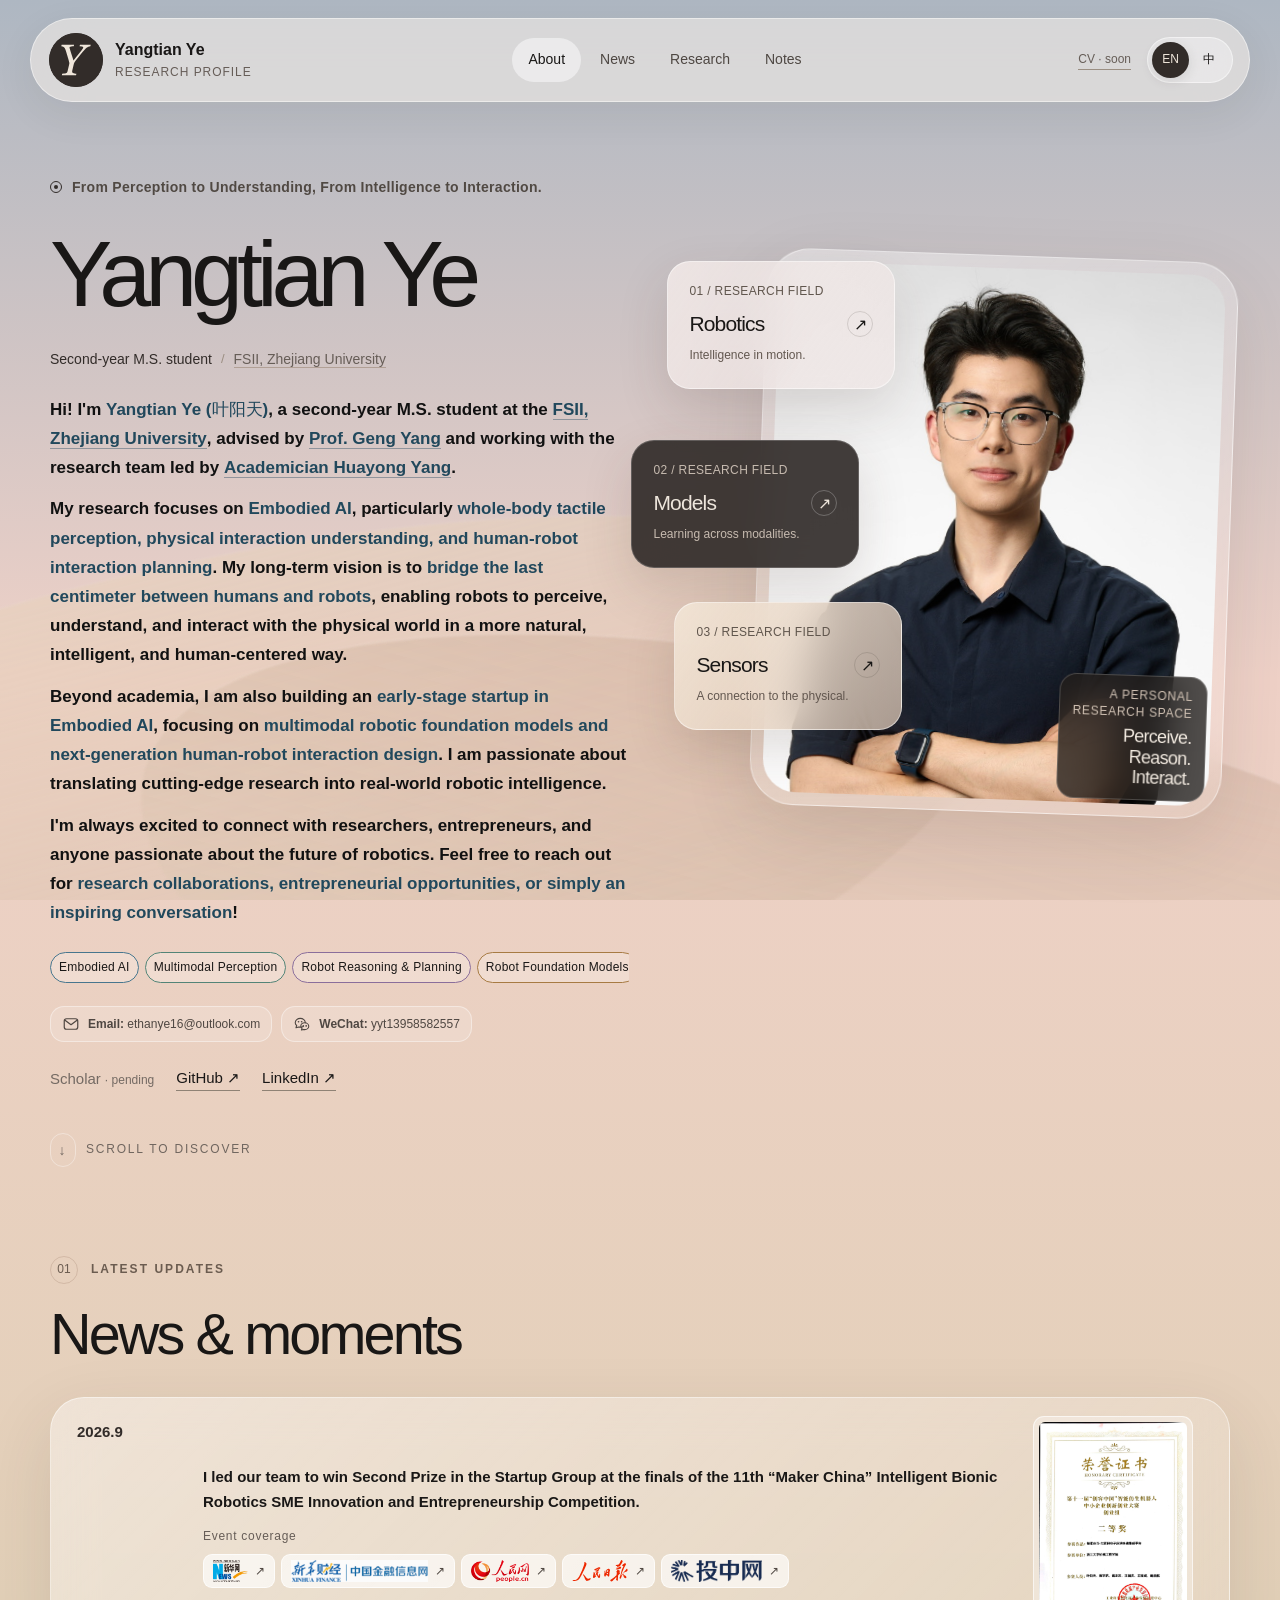
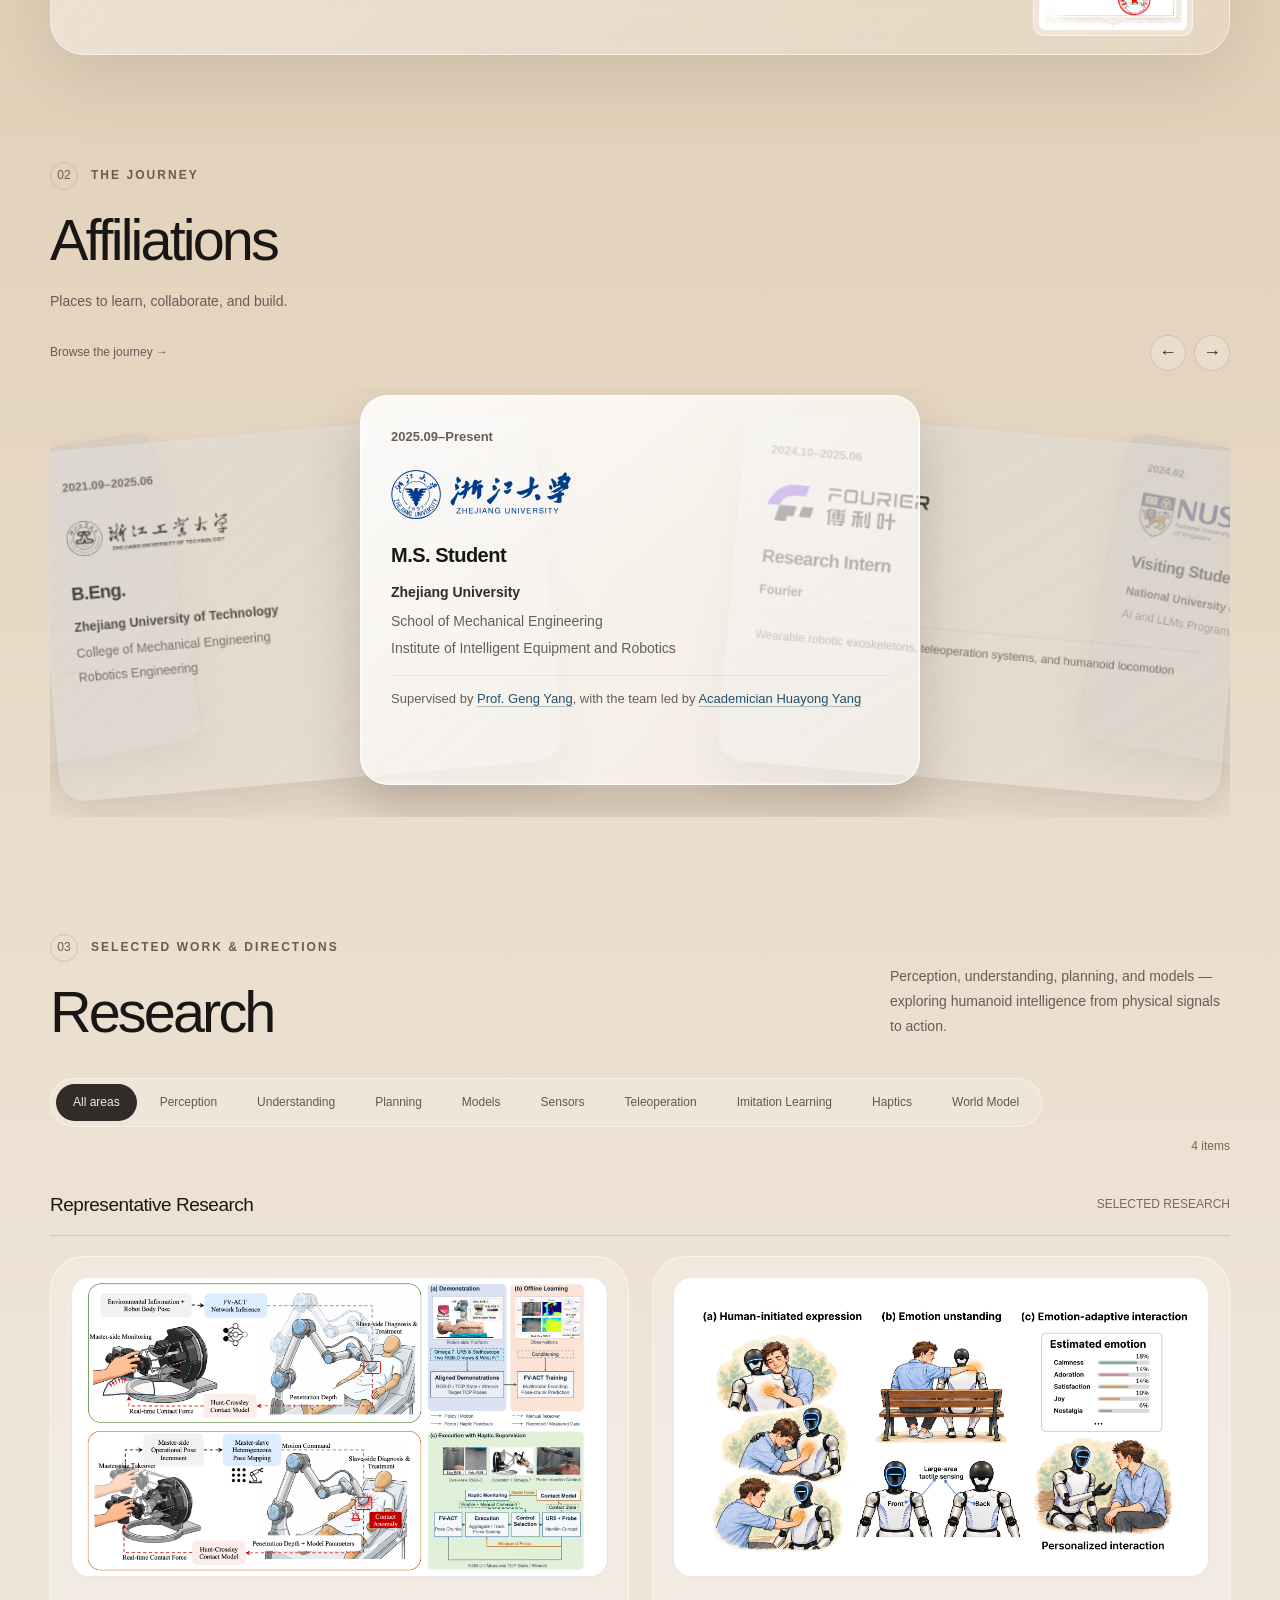
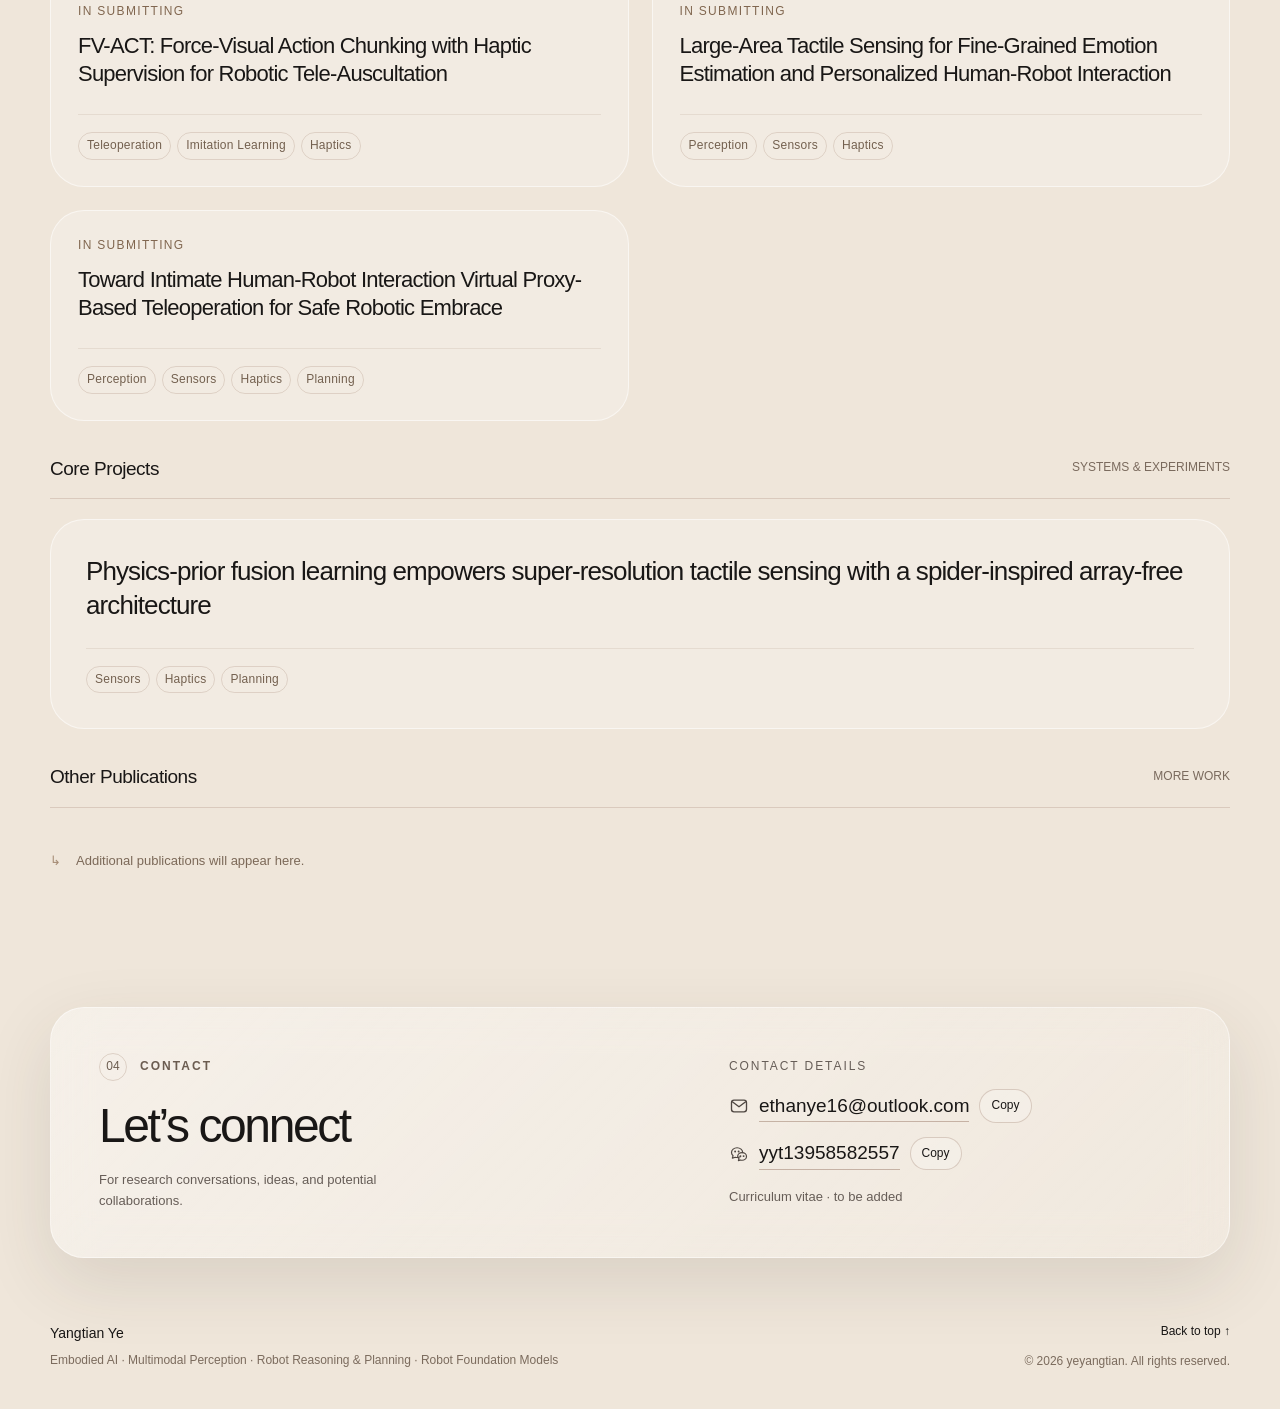
==== commit 677631d1: "Fix affiliation carousel hover selection and refresh cached assets" ====
--- a/index.html
+++ b/index.html
@@ -8,9 +8,9 @@
   <meta name="theme-color" content="#d8c4ad">
   <title>Research Profile · Yangtian Ye</title>
   <link rel="icon" type="image/svg+xml" href="assets/favicon.svg?v=20261009-logo-y">
-  <link rel="stylesheet" href="styles.css?v=20261102-affiliation-centerline">
+  <link rel="stylesheet" href="styles.css?v=20261104-affiliation-hover">
   <script defer src="content.js?v=20261101-large-area-tactile"></script>
-  <script defer src="app.js?v=20261102-affiliation-centerline"></script>
+  <script defer src="app.js?v=20261104-affiliation-hover"></script>
 </head>
 <body data-page="home">
   <a class="skip-link" href="#main" data-i18n="skip">Skip to content</a>
@@ -51,7 +51,7 @@
     <section id="affiliations" class="section" aria-labelledby="affiliations-title">
       <div class="section-heading"><div class="section-kicker"><span>02</span><span data-i18n="sectionAffiliations">THE JOURNEY</span></div><h2 id="affiliations-title" data-i18n="affiliationsTitle">Affiliations</h2><p data-i18n="affiliationsIntro">Places to learn, collaborate, and build.</p></div>
       <div class="affiliations-navigation"><span id="affiliations-scroll-hint" class="affiliations-scroll-hint" data-i18n="affiliationsScroll">Scroll horizontally to explore →</span><div class="affiliations-scroll-buttons"><button type="button" data-affiliations-scroll="-1" aria-label="Previous experience" disabled>←</button><button type="button" data-affiliations-scroll="1" aria-label="Next experience">→</button></div></div>
-      <div id="affiliations-list" class="affiliation-grid" role="region" aria-labelledby="affiliations-title" aria-describedby="affiliations-scroll-hint" tabindex="0"></div>
+      <div id="affiliations-list" class="affiliation-grid affiliation-experience" role="region" aria-labelledby="affiliations-title" aria-describedby="affiliations-scroll-hint" tabindex="0"></div>
     </section>
 
     <section id="research" class="section research-section" aria-labelledby="research-title">
--- a/styles.css
+++ b/styles.css
@@ -96,3 +96,14 @@
 .research-image--contain img{object-fit:contain}
 .research-card:hover .research-image--contain img{transform:none}
 @media(max-width:520px){.research-image--contain{margin:16px 16px 0;border-radius:14px}}
+
+/* Central coverflow with looping navigation. */
+.affiliation-experience{height:430px!important;overflow:hidden!important;padding:0!important;display:block!important;isolation:isolate}
+.affiliation-experience:before,.affiliation-experience:after{display:none}
+.affiliation-timeline{display:none!important}
+.affiliation-detail-stage{position:relative;min-height:410px;height:410px}
+.affiliation-detail-stage .affiliation-card{position:absolute;left:0;top:8px;width:var(--affiliation-card-width,560px);height:390px;min-height:0;padding:30px;border-radius:28px;background:linear-gradient(145deg,rgba(255,255,255,.68),rgba(255,255,255,.24));border:1px solid rgba(255,255,255,.82);display:flex;flex-direction:column;opacity:0;visibility:hidden;transform-origin:50% 90%;transition:transform .62s cubic-bezier(.22,.75,.22,1),opacity .45s ease,filter .45s ease,visibility 0s linear .62s,box-shadow .45s ease;will-change:transform,opacity,filter;box-shadow:0 22px 42px rgba(67,50,40,.15);pointer-events:auto}
+.affiliation-detail-stage .affiliation-card.is-active{background:linear-gradient(145deg,rgba(255,255,255,.88),rgba(255,255,255,.44));box-shadow:0 28px 58px rgba(67,50,40,.23),0 0 0 1px rgba(255,255,255,.28) inset;pointer-events:auto;visibility:visible;transition-delay:0s}
+.affiliation-detail-stage .affiliation-card:focus-visible{outline:3px solid #47768e;outline-offset:5px}
+@media(max-width:780px){.affiliation-experience{height:450px!important}.affiliation-detail-stage{height:430px;min-height:430px}.affiliation-detail-stage .affiliation-card{height:410px;padding:24px}}
+@media(max-width:520px){.affiliation-experience{height:455px!important}.affiliation-detail-stage{height:435px;min-height:435px}.affiliation-detail-stage .affiliation-card{height:415px;padding:22px}}
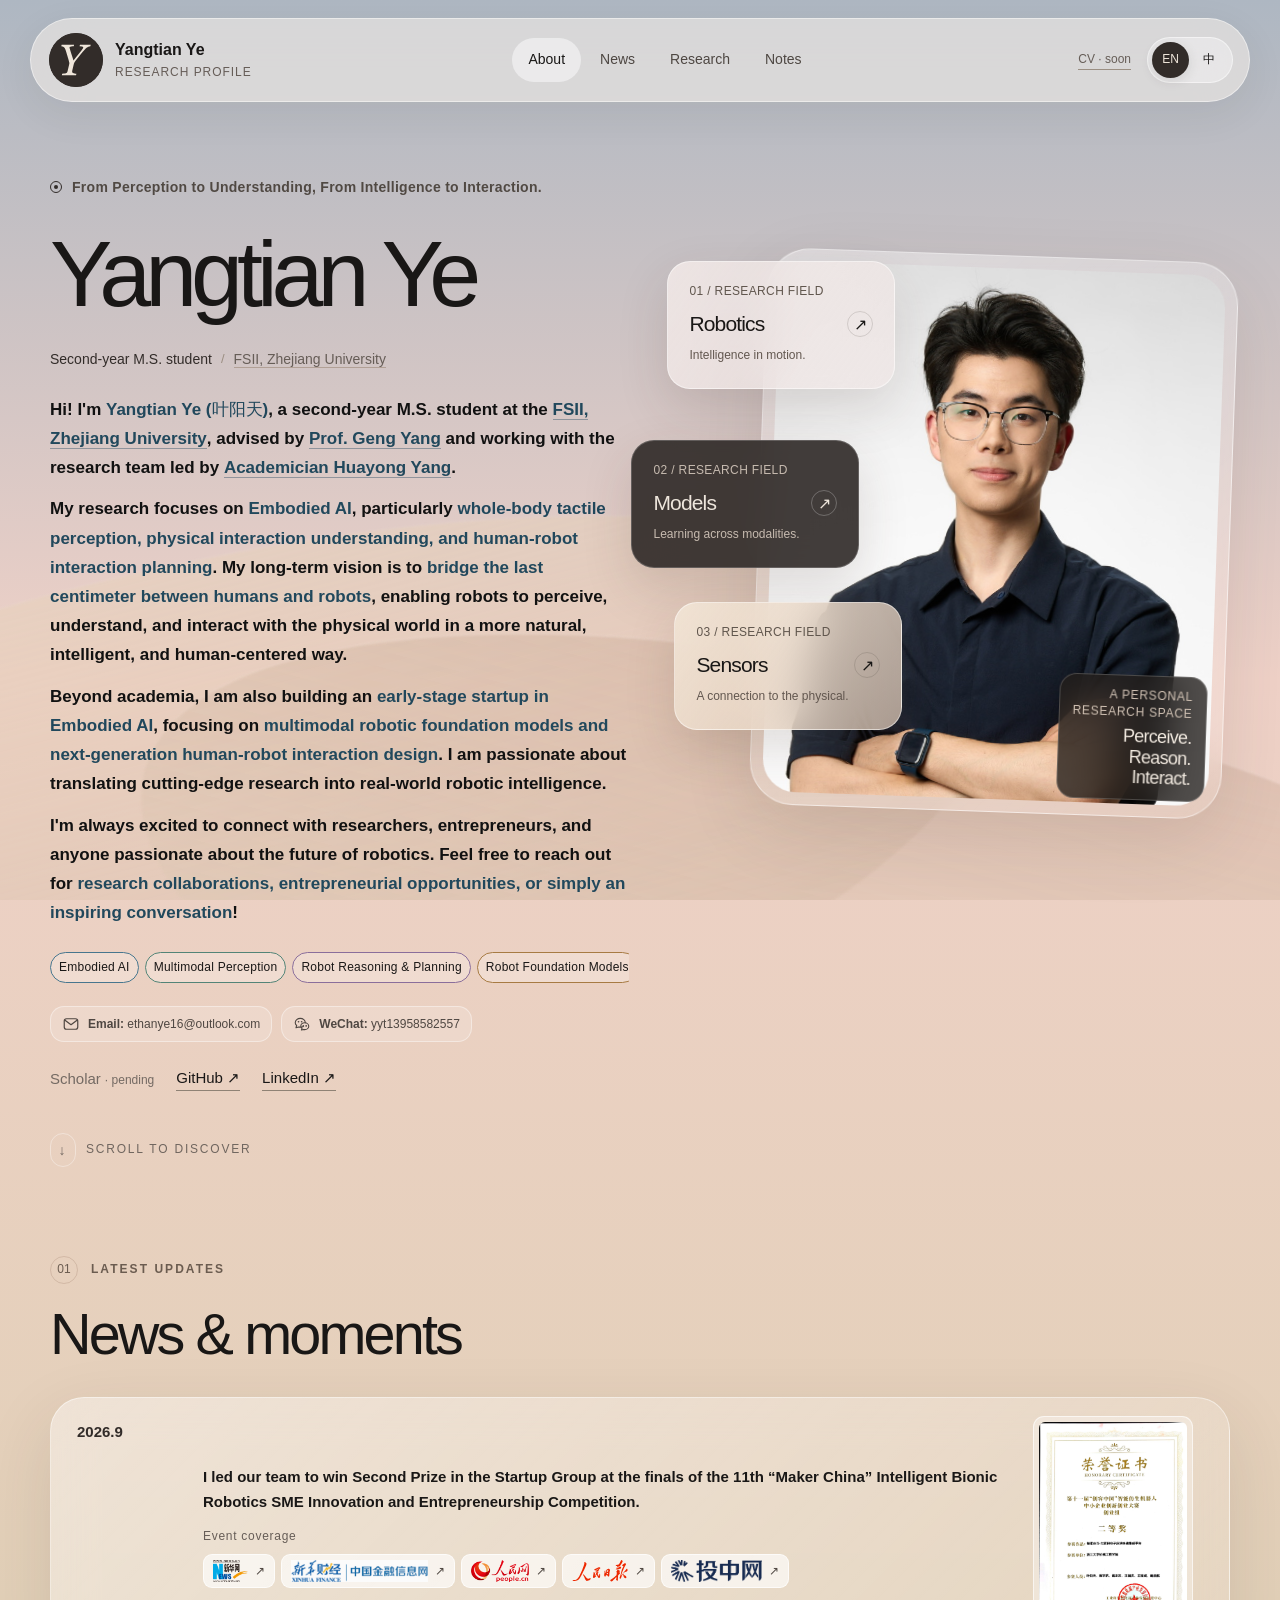
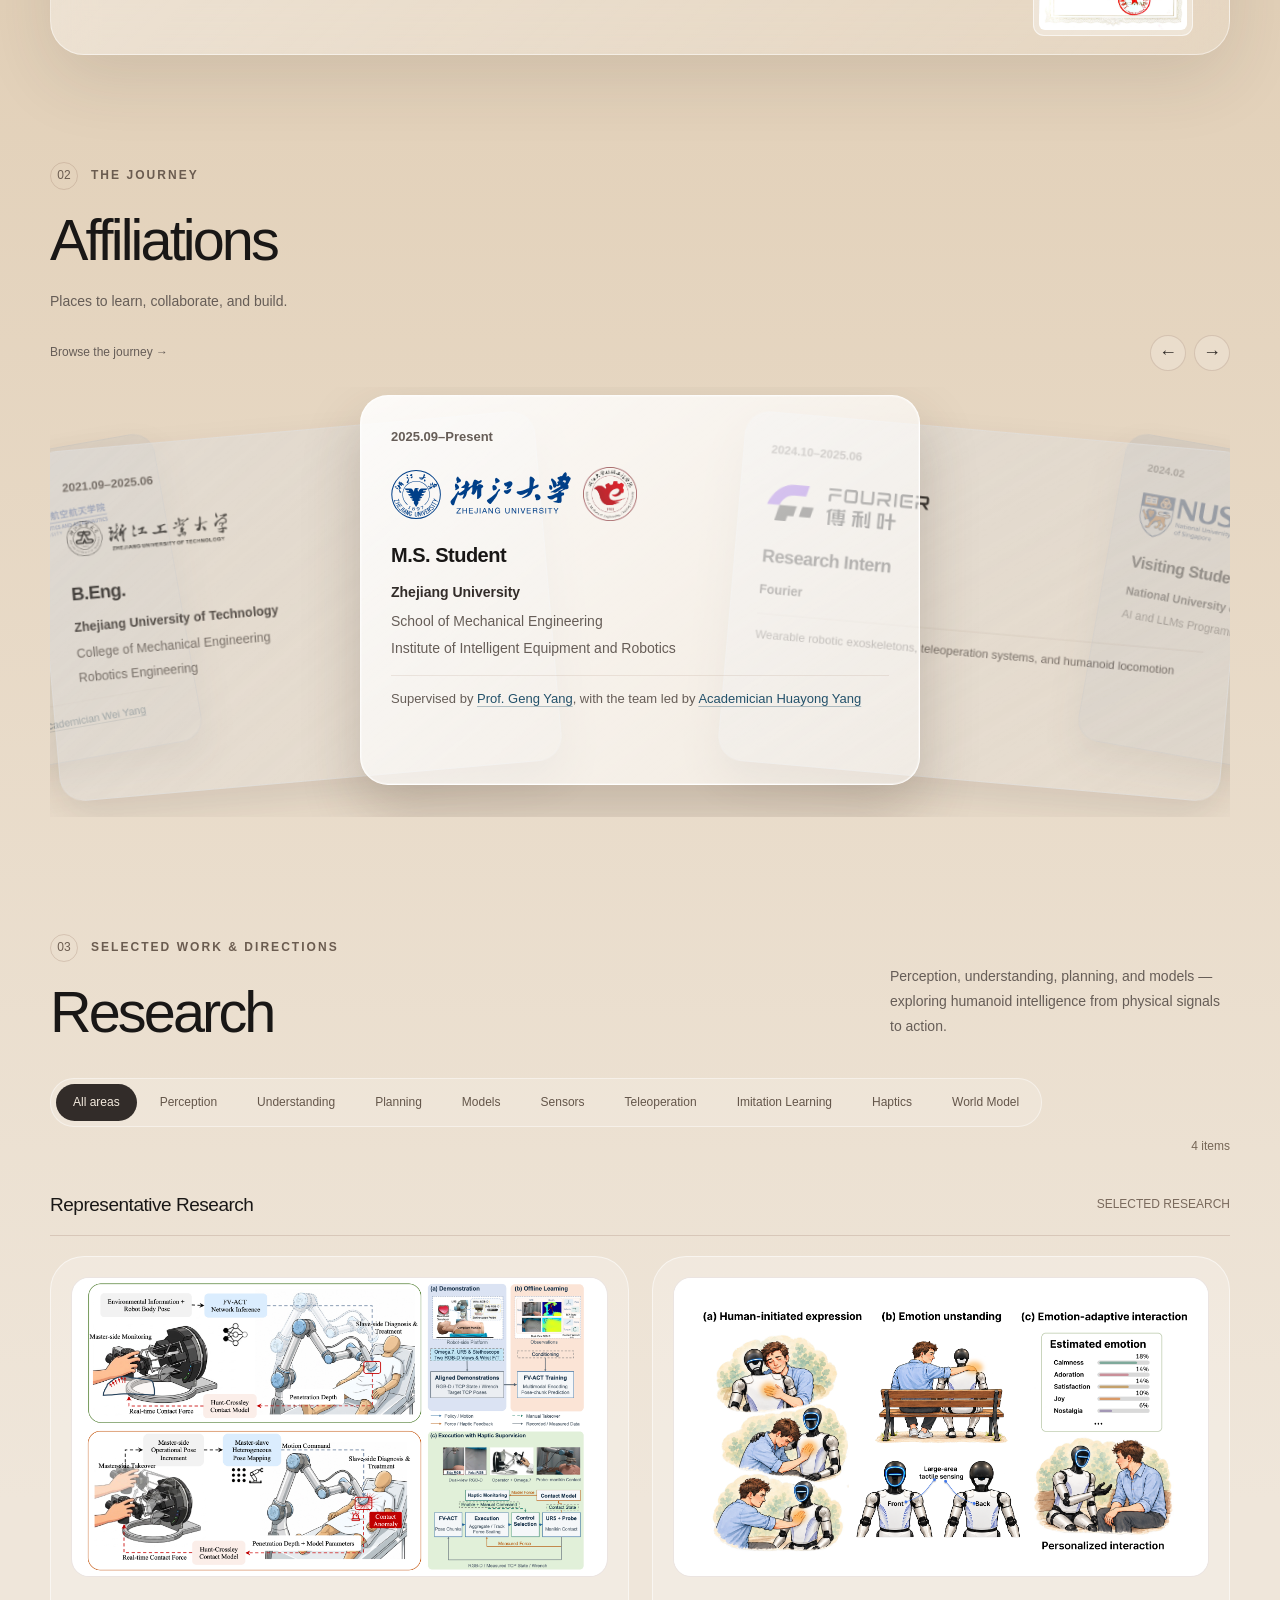
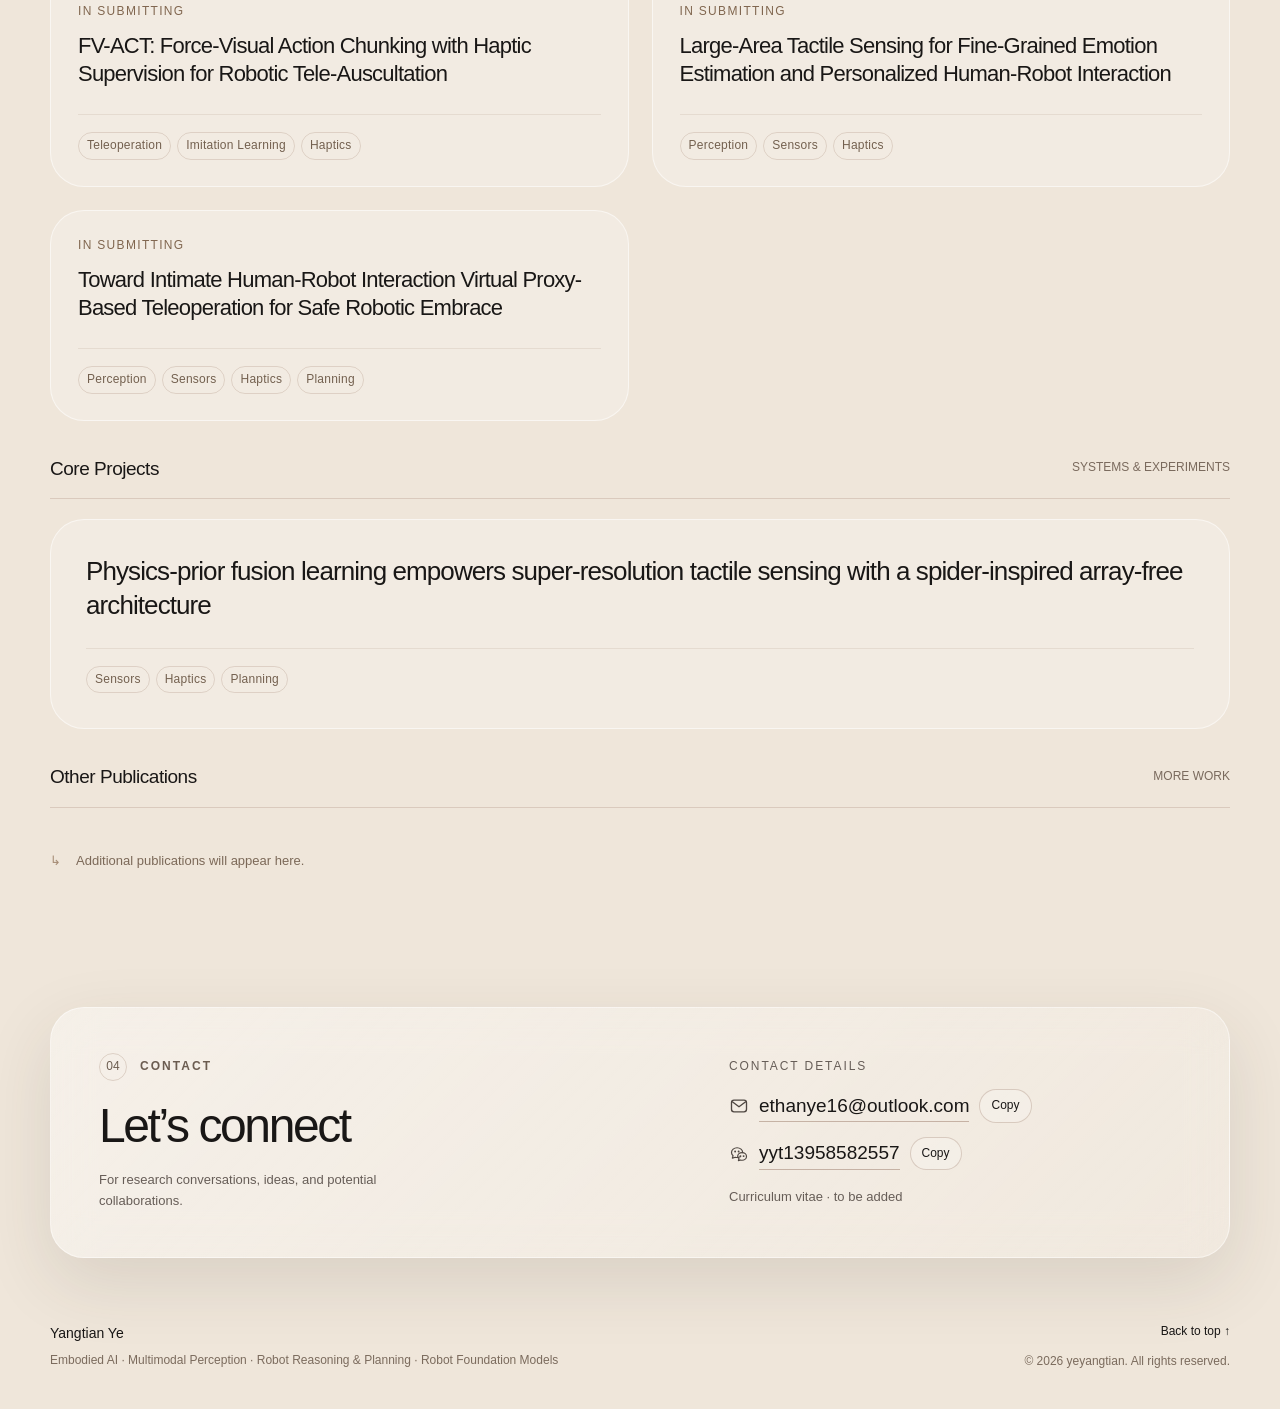
==== commit 1aaa9de8: "Add affiliation logos and advisor details" ====
--- a/index.html
+++ b/index.html
@@ -9,7 +9,7 @@
   <title>Research Profile · Yangtian Ye</title>
   <link rel="icon" type="image/svg+xml" href="assets/favicon.svg?v=20261009-logo-y">
   <link rel="stylesheet" href="styles.css?v=20261104-affiliation-hover">
-  <script defer src="content.js?v=20261101-large-area-tactile"></script>
+  <script defer src="content.js?v=20261112-affiliation-logos-v5"></script>
   <script defer src="app.js?v=20261104-affiliation-hover"></script>
 </head>
 <body data-page="home">
--- a/styles.css
+++ b/styles.css
@@ -3,7 +3,7 @@
 *{box-sizing:border-box}html{scroll-behavior:smooth;scroll-padding-top:130px}body{margin:0;min-width:280px;background:linear-gradient(180deg,#aeb7c2 0,#efd1c7 680px,#e2d0b8 1600px,#efe6da 3100px);line-height:1.65;-webkit-font-smoothing:antialiased}a{color:inherit;text-decoration:none}button{font:inherit;color:inherit;cursor:pointer}button,a{-webkit-tap-highlight-color:transparent}button:disabled{cursor:default}img{display:block;max-width:100%}h1,h2,h3,p{margin:0}button:focus-visible,a:focus-visible{outline:3px solid #4f5f70;outline-offset:5px}::selection{background:#322c29;color:#fff}a,button{touch-action:manipulation}.container{width:min(1180px,calc(100% - 64px));margin-inline:auto}.skip-link{position:fixed;z-index:100;top:8px;left:16px;transform:translateY(-160%);background:var(--ink);color:white;padding:12px 22px;border-radius:20px}.skip-link:focus{transform:none}.atmosphere{position:fixed;inset:0;z-index:-1;overflow:hidden;pointer-events:none}.dune{position:absolute;width:135vw;height:65vh;border-radius:50%;filter:blur(1px)}.dune-one{top:64%;left:-55%;transform:rotate(-14deg);background:linear-gradient(180deg,rgba(231,210,188,.55),rgba(181,148,127,.2));box-shadow:0 -1px 0 rgba(255,255,255,.12)}.dune-two{top:78%;right:-44%;transform:rotate(15deg);background:linear-gradient(180deg,rgba(185,151,128,.25),rgba(229,213,192,.4));box-shadow:0 -1px 0 rgba(255,255,255,.2)}
 .site-header{position:sticky;top:18px;z-index:20;width:min(1220px,calc(100% - 40px));margin:18px auto 0;display:flex;align-items:center;justify-content:space-between;gap:22px;min-height:84px;padding:12px 16px 12px 18px;border:1px solid var(--line);border-radius:999px;background:rgba(246,239,232,.56);box-shadow:0 12px 40px rgba(45,37,35,.07);backdrop-filter:blur(24px) saturate(1.25);-webkit-backdrop-filter:blur(24px) saturate(1.25)}.brand{display:flex;align-items:center;gap:12px;flex-shrink:0}.brand-mark{display:grid;place-items:center;width:54px;height:54px;flex:none;border-radius:50%;overflow:hidden;background:var(--ink-soft)}.brand-mark img{width:100%;height:100%}.brand-text{display:flex;flex-direction:column;line-height:1.4}.brand-text strong{font-size:16px;font-weight:600}.brand-text small{font-size:var(--font-min);letter-spacing:.16em;color:var(--muted);margin-top:3px}.primary-nav{display:flex;align-items:center;justify-content:center;gap:3px}.primary-nav a{padding:10px 16px;border-radius:99px;font-size:14px;color:#4e4742;transition:background .2s,color .2s}.primary-nav a:hover,.primary-nav a.active{background:rgba(255,255,255,.48);color:var(--ink)}.header-actions{display:flex;align-items:center;gap:16px}.nav-cv{font-size:12px;white-space:nowrap;color:var(--muted);border-bottom:1px solid #9b8f83}.language-switch{display:flex;gap:2px;background:rgba(255,255,255,.36);border:1px solid rgba(255,255,255,.5);padding:4px;border-radius:99px}.language-switch button{width:37px;height:36px;border:0;border-radius:50%;background:transparent;font-size:12px}.language-switch button[aria-pressed=true]{background:var(--ink-soft);color:var(--paper);box-shadow:0 3px 12px #322c2920}
 .hero{position:relative;display:grid;grid-template-columns:1.08fr 1fr;gap:64px;align-items:start;min-height:780px;padding:74px 0 98px}.eyebrow{display:flex;align-items:center;gap:10px;font-size:var(--font-min);font-weight:600;letter-spacing:.16em;color:#504943}.tiny-orbit{height:12px;width:12px;border:1px solid var(--ink-soft);border-radius:50%;position:relative}.tiny-orbit:after{content:"";width:4px;height:4px;border-radius:50%;position:absolute;left:3px;top:3px;background:var(--ink-soft)}h1{font-size:clamp(66px,7.3vw,96px);font-weight:500;letter-spacing:-.065em;line-height:1.05;margin:27px 0 24px;overflow-wrap:anywhere}.identity-line{display:flex;flex-wrap:wrap;gap:9px;font-size:14px;align-items:center;color:var(--ink-soft)}.identity-line .dot{color:#9b8e82;font-size:13px}.identity-line [data-profile=affiliation]{color:var(--muted)}.hero-intro{font-size:17px;font-weight:600;line-height:1.72;max-width:600px;margin:24px 0;color:#111}.hero-intro p+p{margin-top:12px}.hero-intro strong{font-weight:700;color:#21485c}.hero-tags{display:flex;flex-wrap:nowrap;gap:6px;max-width:100%;overflow-x:auto;padding-bottom:3px;scrollbar-width:thin;scrollbar-color:#9a7a6855 transparent}.hero-tags span{--tag-color:#47768e;flex:0 0 auto;white-space:nowrap;border:1px solid var(--tag-color);border-radius:99px;padding:5px 8px;font-size:var(--font-min);letter-spacing:.02em;background:rgba(255,255,255,.24)}.hero-tags span:nth-child(4n+2){--tag-color:#528477}.hero-tags span:nth-child(4n+3){--tag-color:#8a6e9b}.hero-tags span:nth-child(4n){--tag-color:#a77b43}.hero-tags:focus-visible{outline:2px solid #4f5f70;outline-offset:4px;border-radius:15px}.button{display:inline-flex;align-items:center;justify-content:center;gap:25px;min-height:48px;padding:12px 20px;border-radius:99px;font-size:13px;font-weight:500;border:1px solid transparent;transition:transform .18s,box-shadow .18s}.button:hover{transform:translateY(-3px);box-shadow:0 10px 24px #322c2918}.button-dark{background:var(--ink-soft);color:var(--paper)}.button-glass{border-color:var(--line);background:rgba(255,255,255,.24)}.social-links{display:flex;flex-wrap:wrap;align-items:center;gap:22px;margin-top:24px;font-size:15px;font-weight:500;line-height:1.6}.social-links a{border-bottom:1px solid #8f8275}.social-pending{color:#746a63;font-size:15px;cursor:default}.social-pending small{font-size:var(--font-min);margin-left:4px;color:#746a63}.profile-note{display:flex;align-items:center;gap:7px;font-size:var(--font-min);color:#71665e;margin-top:28px;letter-spacing:.01em}.status-dot{width:5px;height:5px;background:#91705d;border-radius:50%;flex:none}.hero-stage{position:relative;min-width:0;height:562px}.glass-panel{background:linear-gradient(135deg,rgba(255,255,255,.4),rgba(255,255,255,.13));border:1px solid var(--line);box-shadow:var(--shadow);backdrop-filter:blur(22px);-webkit-backdrop-filter:blur(22px)}.portrait-panel{position:absolute;inset:5px 0 0 65px;border-radius:44px;padding:12px;transform:rotate(2deg);overflow:hidden}.portrait-panel img{width:100%;height:100%;object-fit:cover;border-radius:33px;opacity:.85}.photo-label{position:absolute;top:36px;right:31px;font-size:var(--font-min);letter-spacing:.17em;color:#514b46;writing-mode:vertical-rl}.portrait-caption{position:absolute;left:auto;right:16px;bottom:16px;width:148px;background:rgba(34,30,28,.78);backdrop-filter:blur(20px);color:#f4ece2;padding:11px 13px;border:1px solid #ffffff30;border-radius:17px}.portrait-caption>span{display:block;line-height:1.4;font-size:var(--font-min);letter-spacing:.06em;color:#d3c4b6}.portrait-caption strong{display:block;font-weight:400;font-size:18px;letter-spacing:-.04em;line-height:1.15;margin-top:5px}.floating-card{position:absolute;width:228px;border-radius:23px;padding:21px;box-shadow:0 20px 50px rgba(67,50,40,.15);transition:transform .2s}.floating-card:hover{transform:translateY(-5px)}.float-kicker{font-size:var(--font-min);letter-spacing:.12em;color:#60564d;display:block}.float-bottom{display:flex;align-items:center;justify-content:space-between;gap:12px;margin:11px 0 4px}.float-bottom strong{font-size:21px;line-height:1.2;font-weight:500;letter-spacing:-.04em}.mini-icon{display:grid;place-items:center;border:1px solid #322c2928;border-radius:50%;width:26px;height:26px;font-size:16px}.float-detail{font-size:var(--font-min);color:#62574f}.float-robotics{top:11px;left:-26px;background:linear-gradient(125deg,#f3eae8d9,#eee4e3a8)}.float-models{top:190px;left:-62px;z-index:2;background:rgba(46,41,38,.9);color:#eee6dc;border:1px solid #ffffff30;backdrop-filter:blur(20px)}.float-models .float-kicker,.float-models .float-detail{color:#c7bbb0}.float-models .mini-icon{border-color:#ffffff3d}.float-sensing{top:352px;left:-19px;z-index:3;background:linear-gradient(125deg,#f1e4d5ed,#dfc8b5ba)}.scroll-cue{position:absolute;bottom:22px;left:0;display:flex;align-items:center;gap:10px;font-size:var(--font-min);letter-spacing:.15em;color:#70665f}.scroll-cue>span:first-child{border:1px solid #ffffff60;display:grid;place-items:center;width:26px;height:34px;border-radius:99px;font-size:14px}
-.section{padding:67px 0 40px;scroll-margin-top:125px}.section-heading{margin-bottom:30px}.section-kicker{display:flex;align-items:center;gap:13px;font-size:var(--font-min);letter-spacing:.17em;font-weight:600;color:#6b5c50;margin-bottom:18px}.section-kicker>span:first-child{display:inline-grid;place-items:center;width:28px;height:28px;border:1px solid #9a7a6845;border-radius:50%;font-weight:400;letter-spacing:0;font-size:var(--font-min)}h2{font-size:clamp(38px,4.5vw,60px);line-height:1.12;font-weight:450;letter-spacing:-.05em}.section-heading>p{font-size:14px;color:var(--muted);margin-top:18px}.news-list{border-radius:var(--radius);padding:7px 32px}.empty-row{display:flex;align-items:center;gap:26px;padding:26px 0}.empty-symbol{display:grid;place-items:center;width:45px;height:45px;border:1px solid #9a7a6845;border-radius:50%;color:#8c7666;flex-shrink:0;font-size:22px}.empty-row strong{font-size:15px;font-weight:500;display:block}.empty-row p{font-size:13px;color:var(--muted);margin-top:5px}.news-item{display:grid;grid-template-columns:100px 1fr;gap:28px;padding:25px 0;border-bottom:1px solid #9a7a6824;font-size:14px}.news-item:last-child{border-bottom:0}.news-item time{font-size:var(--font-min);color:#7c6858;padding-top:4px}.news-item a{border-bottom:1px solid #9a7a68}.affiliations-navigation{display:flex;align-items:center;justify-content:space-between;gap:16px;margin:-8px 0 16px}.affiliations-scroll-hint{font-size:var(--font-min);color:var(--muted)}.affiliations-scroll-buttons{display:flex;gap:8px}.affiliations-scroll-buttons button{display:grid;place-items:center;width:36px;height:36px;border-radius:50%;border:1px solid #9a7a6845;background:#ffffff30;color:var(--ink-soft);font-size:18px;transition:background .18s,opacity .18s}.affiliations-scroll-buttons button:hover:not(:disabled){background:#ffffff80}.affiliations-scroll-buttons button:disabled{opacity:.3;cursor:default}.affiliation-grid{--affiliation-card-width:430px;--affiliation-step:250px;position:relative;height:382px;overflow:hidden;overscroll-behavior-x:contain;padding:8px 0 22px;isolation:isolate}.affiliation-grid:before{content:"";position:absolute;inset:0 0 22px;background:linear-gradient(90deg,rgba(239,230,218,.08),transparent 12%,transparent 88%,rgba(239,230,218,.28));pointer-events:none;z-index:4}.affiliation-grid:after{content:"";position:absolute;left:0;right:0;bottom:14px;height:1px;background:linear-gradient(90deg,transparent,#9a7a6840 15%,#9a7a6840 85%,transparent);pointer-events:none}.affiliation-grid:focus-visible{outline:2px solid #47768e;outline-offset:5px;border-radius:var(--radius-small)}.affiliation-card{position:absolute;left:0;top:8px;width:var(--affiliation-card-width);height:350px;padding:24px;border-radius:var(--radius-small);background:linear-gradient(145deg,rgba(255,255,255,.68),rgba(255,255,255,.24));border:1px solid rgba(255,255,255,.82);display:flex;flex-direction:column;min-width:0;transform-origin:50% 90%;transition:transform .72s cubic-bezier(.22,.75,.22,1),opacity .72s ease,filter .72s ease,box-shadow .72s ease;will-change:transform,opacity,filter;box-shadow:0 22px 42px rgba(67,50,40,.15);cursor:pointer}.affiliation-card.is-active{background:linear-gradient(145deg,rgba(255,255,255,.86),rgba(255,255,255,.42));box-shadow:0 28px 58px rgba(67,50,40,.23),0 0 0 1px rgba(255,255,255,.28) inset}.affiliation-card:focus-visible{outline:3px solid #47768e;outline-offset:5px}.affiliation-top{display:flex;flex-direction:column;align-items:flex-start;gap:20px;margin-bottom:20px}.affiliation-logo-slot{display:flex;align-items:center;height:54px;width:100%}.affiliation-logo{display:block;width:auto;max-width:min(180px,100%);height:54px;object-fit:contain;object-position:left center}.affiliation-logo--monochrome{filter:brightness(0);opacity:.85}.affiliation-icon{font-size:26px;color:#87715f}.affiliation-period{font-size:13px;font-weight:600;font-variant-numeric:tabular-nums;color:var(--muted)}.affiliation-body{min-width:0}.affiliation-card h3{font-size:20px;line-height:1.4;font-weight:600;letter-spacing:-.025em;margin:0 0 12px}.affiliation-card p{font-size:14px;line-height:1.7;margin:0;color:var(--muted);overflow-wrap:anywhere}.affiliation-card .affiliation-organization{color:var(--ink-soft);font-weight:600;margin-bottom:5px}.affiliation-organization a:hover{color:#23516a}.affiliation-card .affiliation-unit+.affiliation-unit{margin-top:3px}.affiliation-card .affiliation-detail{font-size:13px;color:#665d57;border-top:1px solid #9a7a6826;padding-top:12px;margin-top:14px}.affiliation-detail a{color:#23516a;text-decoration:underline;text-decoration-color:#23516a55;text-underline-offset:3px}.affiliation-detail a:hover{text-decoration-color:currentColor}
+.section{padding:67px 0 40px;scroll-margin-top:125px}.section-heading{margin-bottom:30px}.section-kicker{display:flex;align-items:center;gap:13px;font-size:var(--font-min);letter-spacing:.17em;font-weight:600;color:#6b5c50;margin-bottom:18px}.section-kicker>span:first-child{display:inline-grid;place-items:center;width:28px;height:28px;border:1px solid #9a7a6845;border-radius:50%;font-weight:400;letter-spacing:0;font-size:var(--font-min)}h2{font-size:clamp(38px,4.5vw,60px);line-height:1.12;font-weight:450;letter-spacing:-.05em}.section-heading>p{font-size:14px;color:var(--muted);margin-top:18px}.news-list{border-radius:var(--radius);padding:7px 32px}.empty-row{display:flex;align-items:center;gap:26px;padding:26px 0}.empty-symbol{display:grid;place-items:center;width:45px;height:45px;border:1px solid #9a7a6845;border-radius:50%;color:#8c7666;flex-shrink:0;font-size:22px}.empty-row strong{font-size:15px;font-weight:500;display:block}.empty-row p{font-size:13px;color:var(--muted);margin-top:5px}.news-item{display:grid;grid-template-columns:100px 1fr;gap:28px;padding:25px 0;border-bottom:1px solid #9a7a6824;font-size:14px}.news-item:last-child{border-bottom:0}.news-item time{font-size:var(--font-min);color:#7c6858;padding-top:4px}.news-item a{border-bottom:1px solid #9a7a68}.affiliations-navigation{display:flex;align-items:center;justify-content:space-between;gap:16px;margin:-8px 0 16px}.affiliations-scroll-hint{font-size:var(--font-min);color:var(--muted)}.affiliations-scroll-buttons{display:flex;gap:8px}.affiliations-scroll-buttons button{display:grid;place-items:center;width:36px;height:36px;border-radius:50%;border:1px solid #9a7a6845;background:#ffffff30;color:var(--ink-soft);font-size:18px;transition:background .18s,opacity .18s}.affiliations-scroll-buttons button:hover:not(:disabled){background:#ffffff80}.affiliations-scroll-buttons button:disabled{opacity:.3;cursor:default}.affiliation-grid{--affiliation-card-width:430px;--affiliation-step:250px;position:relative;height:382px;overflow:hidden;overscroll-behavior-x:contain;padding:8px 0 22px;isolation:isolate}.affiliation-grid:before{content:"";position:absolute;inset:0 0 22px;background:linear-gradient(90deg,rgba(239,230,218,.08),transparent 12%,transparent 88%,rgba(239,230,218,.28));pointer-events:none;z-index:4}.affiliation-grid:after{content:"";position:absolute;left:0;right:0;bottom:14px;height:1px;background:linear-gradient(90deg,transparent,#9a7a6840 15%,#9a7a6840 85%,transparent);pointer-events:none}.affiliation-grid:focus-visible{outline:2px solid #47768e;outline-offset:5px;border-radius:var(--radius-small)}.affiliation-card{position:absolute;left:0;top:8px;width:var(--affiliation-card-width);height:350px;padding:24px;border-radius:var(--radius-small);background:linear-gradient(145deg,rgba(255,255,255,.68),rgba(255,255,255,.24));border:1px solid rgba(255,255,255,.82);display:flex;flex-direction:column;min-width:0;transform-origin:50% 90%;transition:transform .72s cubic-bezier(.22,.75,.22,1),opacity .72s ease,filter .72s ease,box-shadow .72s ease;will-change:transform,opacity,filter;box-shadow:0 22px 42px rgba(67,50,40,.15);cursor:pointer}.affiliation-card.is-active{background:linear-gradient(145deg,rgba(255,255,255,.86),rgba(255,255,255,.42));box-shadow:0 28px 58px rgba(67,50,40,.23),0 0 0 1px rgba(255,255,255,.28) inset}.affiliation-card:focus-visible{outline:3px solid #47768e;outline-offset:5px}.affiliation-top{display:flex;flex-direction:column;align-items:flex-start;gap:20px;margin-bottom:20px}.affiliation-logo-slot{display:flex;align-items:center;gap:12px;flex-wrap:nowrap;min-height:54px;width:100%}.affiliation-logo-slot--stacked{display:grid;grid-template-columns:minmax(0,1.08fr) minmax(0,.92fr);align-items:center;gap:12px}.affiliation-logo-primary{display:flex;align-items:center;min-width:0}.affiliation-logo-secondary{display:flex;flex-direction:column;align-items:flex-start;justify-content:center;gap:8px;min-width:0}.affiliation-logo-secondary .affiliation-logo{height:42px}.affiliation-logo-slot--stacked .affiliation-logo{max-width:100%}.affiliation-logo{display:block;width:auto;max-width:min(180px,100%);height:54px;object-fit:contain;object-position:left center}.affiliation-logo--monochrome{filter:brightness(0);opacity:.85}.affiliation-icon{font-size:26px;color:#87715f}.affiliation-period{font-size:13px;font-weight:600;font-variant-numeric:tabular-nums;color:var(--muted)}.affiliation-body{min-width:0}.affiliation-card h3{font-size:20px;line-height:1.4;font-weight:600;letter-spacing:-.025em;margin:0 0 12px}.affiliation-card p{font-size:14px;line-height:1.7;margin:0;color:var(--muted);overflow-wrap:anywhere}.affiliation-card .affiliation-organization{color:var(--ink-soft);font-weight:600;margin-bottom:5px}.affiliation-organization a:hover{color:#23516a}.affiliation-card .affiliation-unit+.affiliation-unit{margin-top:3px}.affiliation-card .affiliation-detail{font-size:13px;color:#665d57;border-top:1px solid #9a7a6826;padding-top:12px;margin-top:14px}.affiliation-detail a{color:#23516a;text-decoration:underline;text-decoration-color:#23516a55;text-underline-offset:3px}.affiliation-detail a:hover{text-decoration-color:currentColor}
 .small-label{font-size:var(--font-min);letter-spacing:.16em;color:var(--muted)}
 .research-section{padding-top:77px}.research-heading{display:flex;align-items:flex-end;justify-content:space-between;gap:50px}.research-intro{font-size:14px;line-height:1.8;color:var(--muted);max-width:340px;padding-bottom:5px}.research-toolbar{display:grid;grid-template-columns:minmax(0,1fr);gap:10px;margin:33px 0 19px}.filters{display:flex;flex-wrap:wrap;gap:6px;width:fit-content;max-width:100%;background:#ffffff28;padding:5px;border:1px solid #ffffff70;border-radius:24px}.filter{flex:0 0 auto;white-space:nowrap;border:0;background:transparent;padding:9px 17px;border-radius:99px;font-size:12px;color:#64564a;transition:background .18s,color .18s}.filter:hover{background:#ffffff65}.filter.active{color:#f3eade;background:var(--ink-soft)}.filter-status{justify-self:end;font-size:var(--font-min);color:#766656}.research-draft-note{font-size:var(--font-min);color:#766656;border-left:2px solid #b89a80;padding-left:12px;line-height:1.7;margin:20px 0 29px}.research-group{margin-top:32px}.group-heading{display:flex;align-items:center;justify-content:space-between;gap:20px;margin-bottom:20px;border-bottom:1px solid #9a7a6840;padding-bottom:14px}.group-heading h3{font-size:19px;font-weight:500;letter-spacing:-.025em}.group-heading>span{font-size:var(--font-min);color:#7a6a5d}.research-grid{display:grid;grid-template-columns:repeat(2,minmax(0,1fr));gap:23px}.research-card{border:1px solid #ffffff88;border-radius:var(--radius);background:rgba(255,255,255,.23);overflow:hidden;transition:transform .25s,box-shadow .25s;min-width:0}.research-card:hover{transform:translateY(-4px);box-shadow:0 16px 40px #58463214}.research-image{position:relative;overflow:hidden;border-bottom:1px solid #ffffff50;aspect-ratio:5/2.8;background:#e5d8c9}.research-image img{width:100%;height:100%;object-fit:cover;transition:transform .4s}.research-card:hover .research-image img{transform:scale(1.025)}.image-corner{position:absolute;right:17px;top:15px;font-size:var(--font-min);color:#5d5146;background:#f3ece2bd;backdrop-filter:blur(8px);border:1px solid #ffffff80;padding:4px 9px;border-radius:99px;letter-spacing:.05em}.research-card-body{padding:25px 27px 26px}.work-meta{display:flex;justify-content:space-between;align-items:center;gap:15px;font-size:var(--font-min);letter-spacing:.11em;color:#80664f;text-transform:uppercase;margin-bottom:10px}.research-card h4{font-size:22px;font-weight:500;letter-spacing:-.035em;line-height:1.3;margin:0 0 12px}.work-summary{font-size:13px;color:var(--muted);line-height:1.8}.work-authors{font-size:12px;margin:10px 0;color:#7b6a5a}.work-bottom{display:flex;flex-wrap:wrap;align-items:center;justify-content:space-between;gap:18px;margin-top:25px;padding-top:17px;border-top:1px solid #9a7a6827}.work-tags{display:flex;flex-wrap:wrap;gap:6px}.work-tags span{font-size:var(--font-min);letter-spacing:.02em;color:#73604f;border:1px solid #9a7a683d;border-radius:99px;padding:3px 8px}.work-links{display:flex;gap:13px;font-size:var(--font-min)}.work-links a{border-bottom:1px solid #9a7a6860}.work-links a:hover{color:var(--ink)}.work-pending{font-size:var(--font-min);color:#8a715e}.research-card.project-card{grid-column:1/-1;display:grid;grid-template-columns:.9fr 1.1fr}.project-card .research-image{aspect-ratio:auto;height:100%;min-height:285px;border-bottom:0;border-right:1px solid #ffffff50}.project-card .research-card-body{padding:35px;align-self:center}.project-card h4{font-size:26px}.empty-works{padding:22px 0;font-size:13px;color:#7c6958}.empty-works:before{content:"↳";margin-right:15px;color:#a68c75}.no-results{border:1px dashed #9a7a6877;border-radius:25px;padding:35px;color:var(--muted);font-size:14px}
 .contact-section{display:grid;grid-template-columns:1.25fr 1fr;gap:65px;border-radius:var(--radius);margin-top:74px;margin-bottom:52px;padding:45px 48px}.contact-section h2{font-size:48px}.contact-section p{color:var(--muted);font-size:13px;max-width:340px;margin-top:16px}.contact-details{align-self:center;min-width:0}.contact-details .small-label{display:block;margin-bottom:12px}.contact-line{display:grid;grid-template-columns:20px minmax(0,max-content) max-content;align-items:center;gap:10px}.contact-line .contact-account{font-size:19px;min-width:0;overflow-wrap:anywhere;border-bottom:1px solid #9a7a6880}.email-pending{font-size:20px;color:#76685c;font-weight:400}.copy-button{white-space:nowrap;border:1px solid #9a7a6850;background:#ffffff30;border-radius:99px;font-size:var(--font-min);padding:6px 11px}.cv-status{font-size:12px;color:#7c6d60;margin-top:18px}.cv-status a{border-bottom:1px solid #9a7a6880}.site-footer{padding:12px 0 38px;display:flex;justify-content:space-between;gap:30px;align-items:flex-start}.site-footer>div:first-child{display:flex;flex-direction:column;gap:6px}.site-footer strong{font-size:14px;font-weight:500}.site-footer span{font-size:var(--font-min);color:#7b6b5d}.footer-right{display:flex;flex-direction:column;align-items:flex-end;gap:10px}.footer-right>a{font-size:var(--font-min)}.footer-right small{font-size:var(--font-min);color:#8a7869}.footer-right small a{text-decoration:underline;text-underline-offset:3px}.footer-right small span{font-size:var(--font-min)}#toast{position:fixed;bottom:25px;left:50%;transform:translate(-50%,20px);background:#322c29;color:var(--paper);padding:10px 20px;border-radius:99px;font-size:12px;z-index:40;opacity:0;pointer-events:none;transition:opacity .2s,transform .2s}#toast.visible{opacity:1;transform:translate(-50%,0)}
